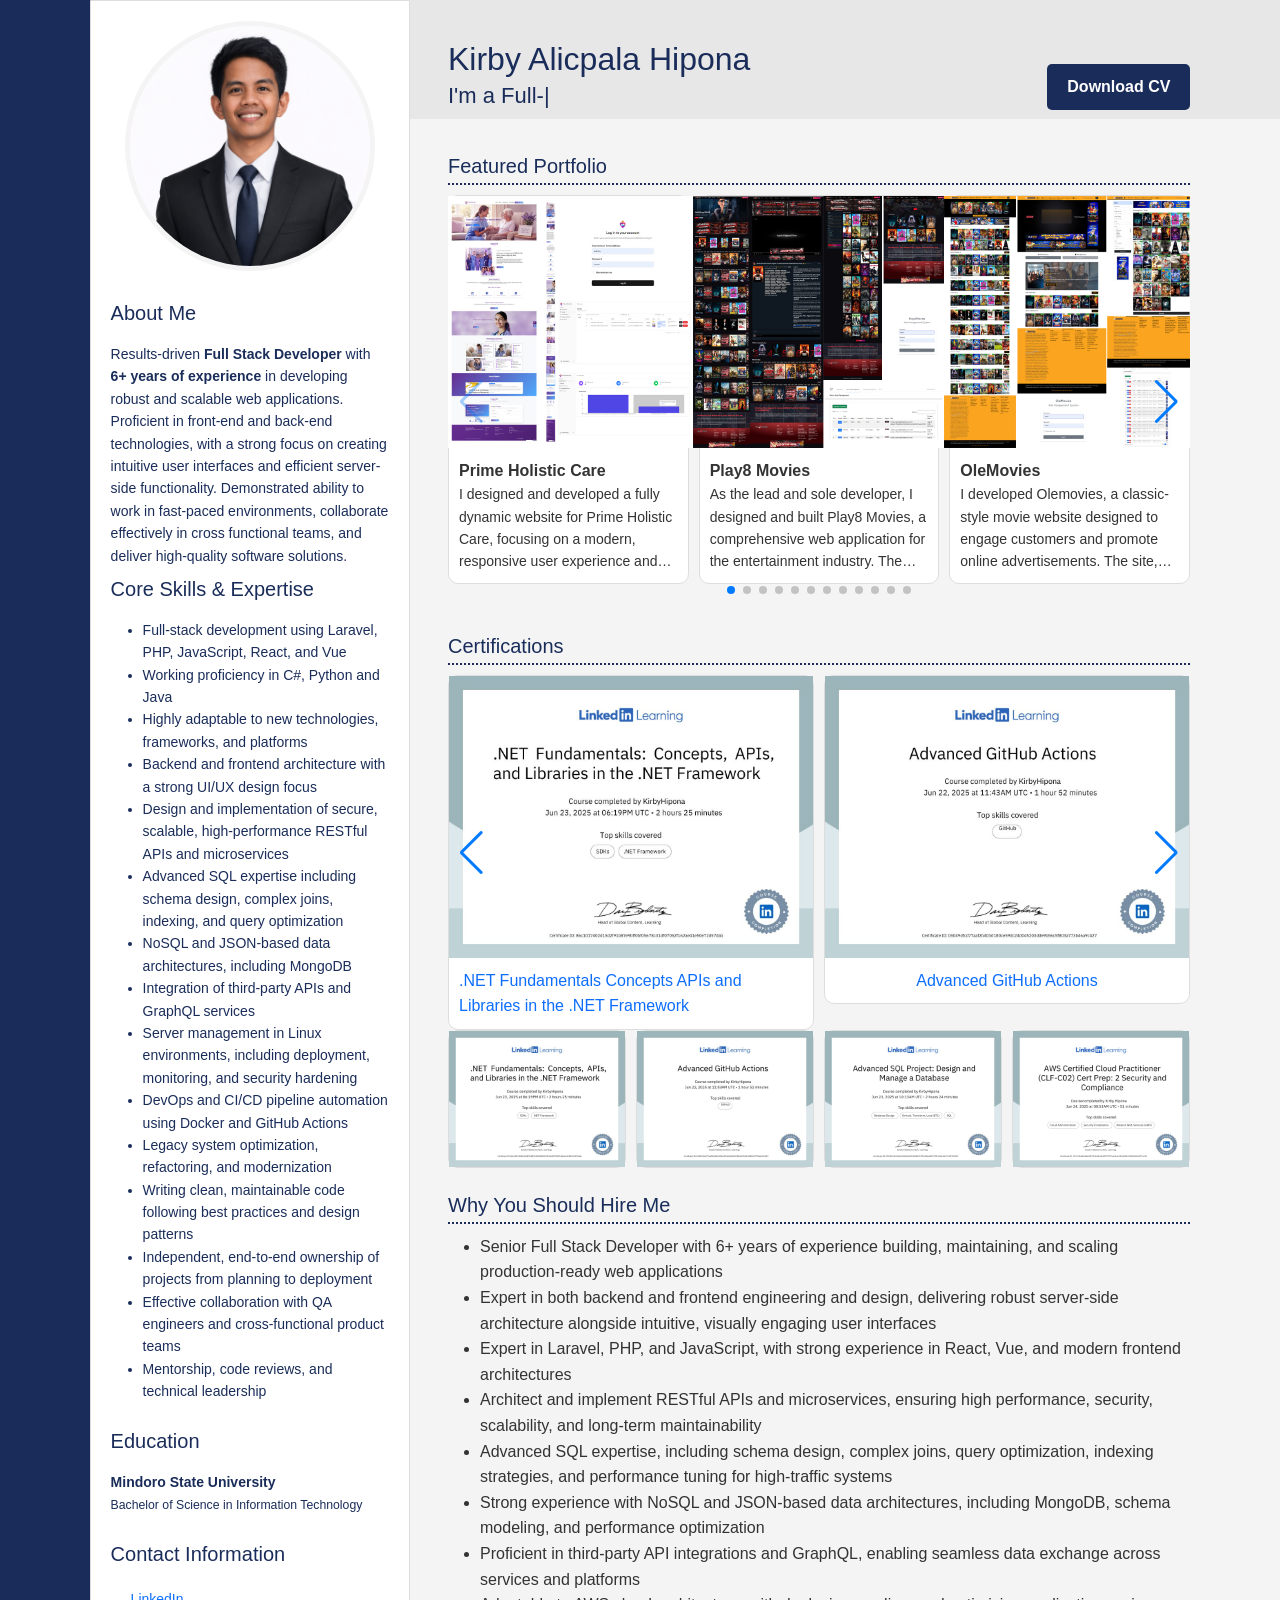
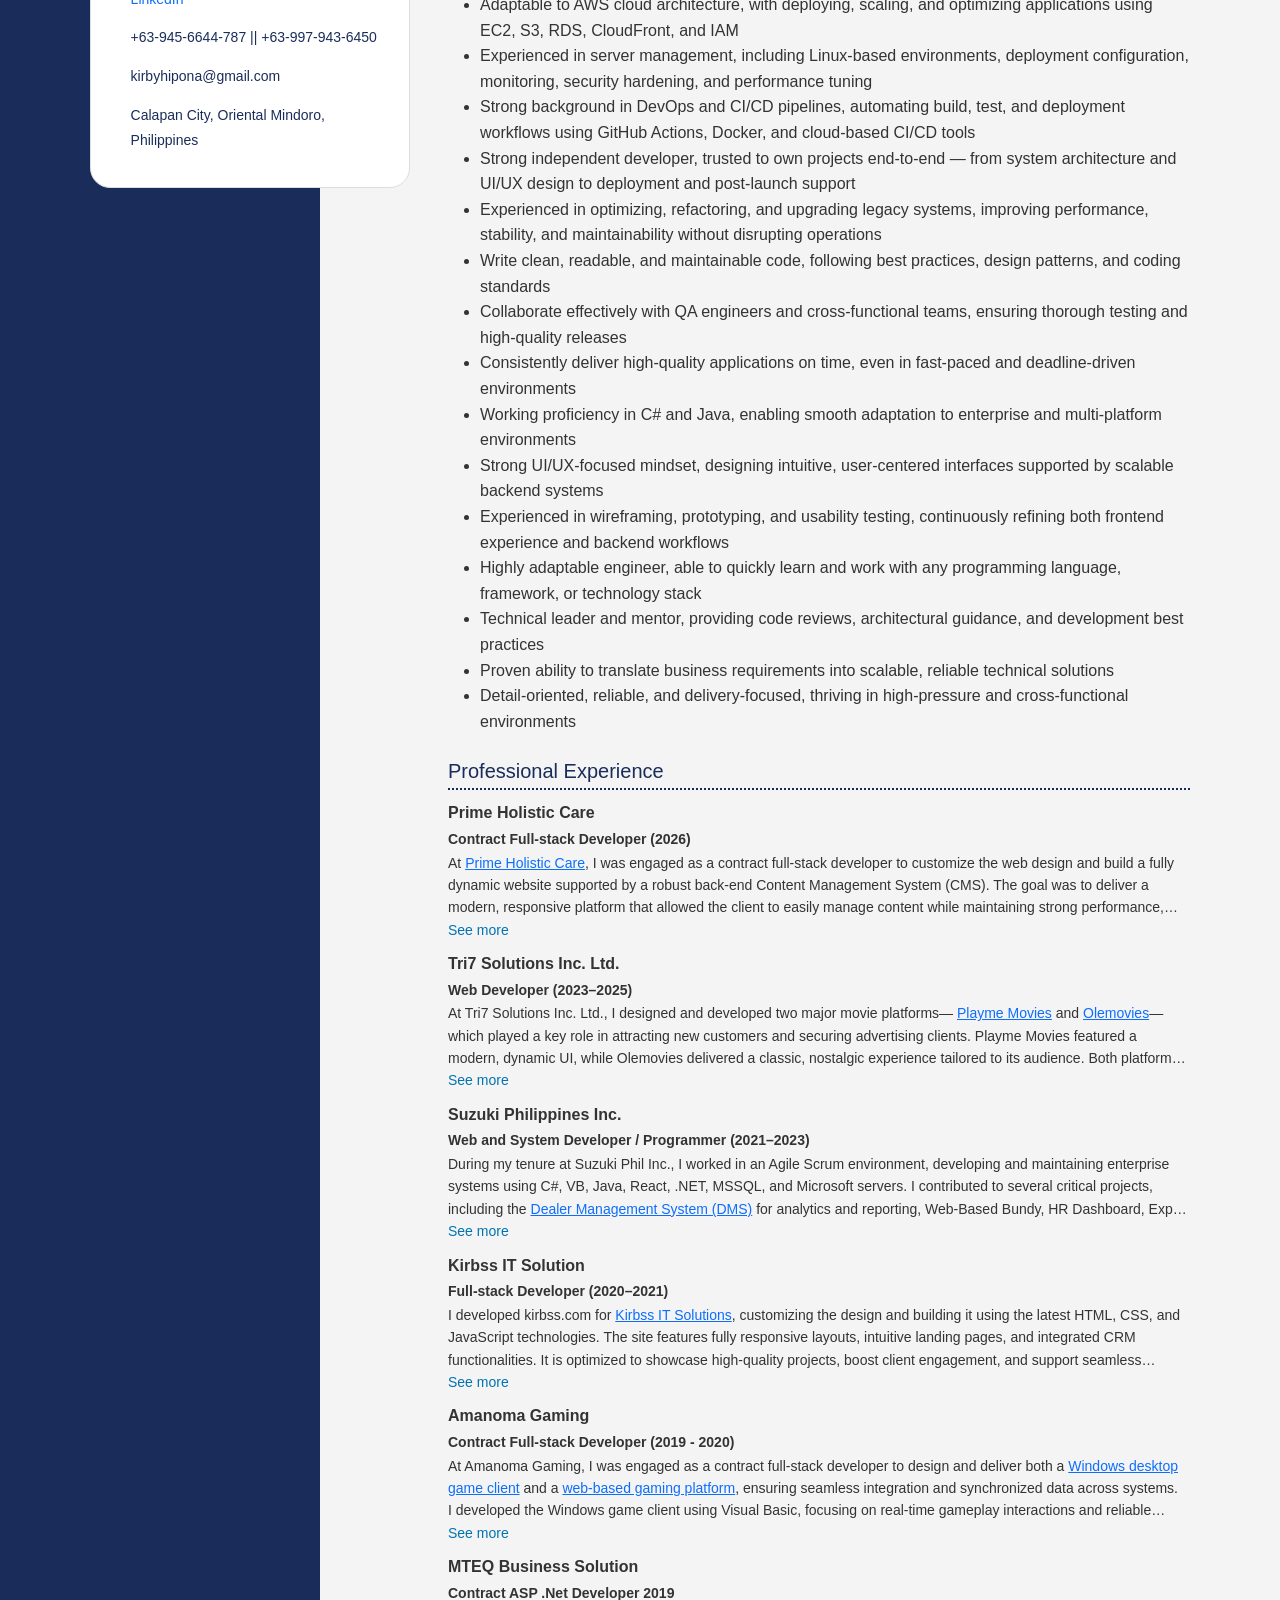
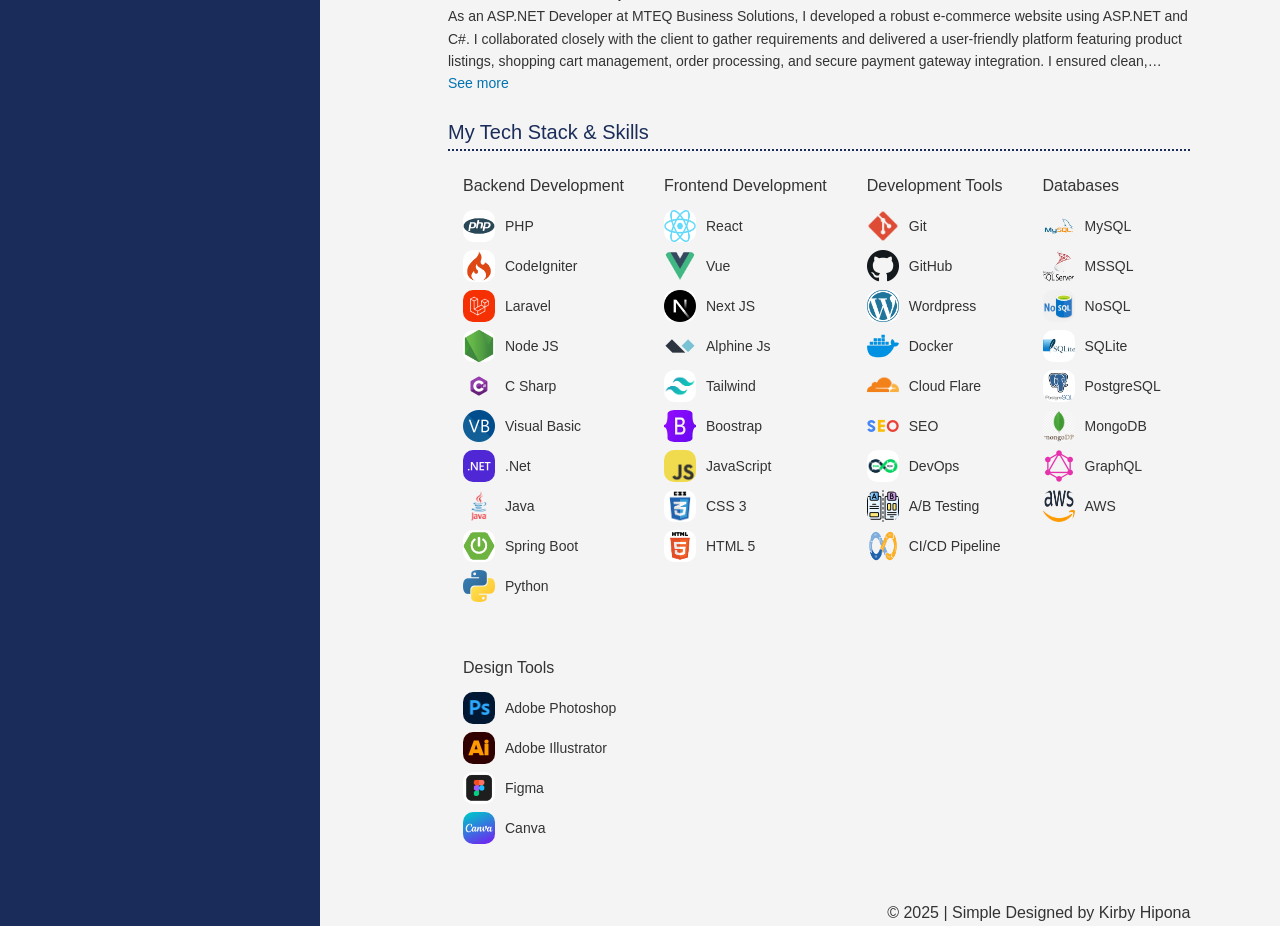
==== index.html @ 082ec9a5 "Delete Tech stack from project" ====
<!DOCTYPE html>
<html lang="en">

<head>
    <meta charset="UTF-8" />
    <meta name="viewport" content="width=device-width, initial-scale=1.0" />
    <title>Kirby A. Hipona - Porfolio</title>
    <link rel="icon" type="image/png" href="assets/img/favicon/favicon-96x96.png" sizes="96x96" />
    <link rel="icon" type="image/svg+xml" href="assets/img/favicon/favicon.svg" />
    <link rel="shortcut icon" href="assets/img/favicon/favicon.ico" />
    <link rel="apple-touch-icon" sizes="180x180" href="assets/img/favicon/apple-touch-icon.png" />
    <link rel="stylesheet" href="https://cdn.jsdelivr.net/npm/bootstrap@5.3.6/dist/css/bootstrap.min.css">
    <link rel="stylesheet" href="https://cdn.jsdelivr.net/npm/swiper@11/swiper-bundle.min.css" />

    <script src="https://kit.fontawesome.com/ed04ec62b5.js"></script>
    <!-- <link rel="stylesheet" href="assets/css/style.css?v=8.9" /> -->
    <script>document.write('<link rel="stylesheet" href="assets/css/style.css?v=' + Date.now() + '">');</script>
    <!-- Google tag (gtag.js) -->
    <script async src="https://www.googletagmanager.com/gtag/js?id=G-X6G615YQEE"></script>
    <script>
        window.dataLayer = window.dataLayer || [];
        function gtag() { dataLayer.push(arguments); }
        gtag('js', new Date());

        gtag('config', 'G-X6G615YQEE');
    </script>
</head>

<body>
    <div class="main-container">
        <aside class="sidebar">
            <div class="sidebar-img">
                <img src="assets/img/me.png" alt="Kirby A. Hipona" class="profile-img" />
            </div>
            <div class="header-content mobile-header">
                <h2>Kirby A. Hipona</h2>
                <p>I'm <span class="typed-mobile"
                        data-typed-items="a Full-stack Developer.,a Web Developer.,a Web Designer.,a Graphic Designer.,a Singer.,a Saxophonist., an angler and I love fishing.">
                        a Full-stack
                        Developer.</span><span class="typed-cursor typed-cursor--blink" aria-hidden="true"></span><span
                        class="typed-cursor typed-cursor--blink" aria-hidden="true"></span></p>
            </div>
            <section class="about">
                <h2><i class="far fa-address-card"></i> About Me</h2>
                <p>
                    Results-driven <b>Full Stack Developer</b> with <b>6+ years of experience</b> in developing robust and
                    scalable
                    web
                    applications. Proficient in front-end and back-end technologies, with a strong focus on creating
                    intuitive user interfaces and efficient server-side functionality. Demonstrated ability to work in
                    fast-paced environments, collaborate effectively in cross­ functional teams, and deliver
                    high-quality
                    software solutions.
                </p>
            </section>
            <section class="hire-me">
                <h2><i class="fas fa-user-check"></i> Core Skills & Expertise</h2>
                <ul id="hire-me-list">
                    <li>Full-stack development using Laravel, PHP, JavaScript, React, and Vue</li>
                    <li>Working proficiency in C#, Python and Java</li>
                      <li>Highly adaptable to new technologies, frameworks, and platforms</li>
                    <li>Backend and frontend architecture with a strong UI/UX design focus</li>
                    <li>Design and implementation of secure, scalable, high-performance RESTful APIs and microservices
                    </li>
                    <li>Advanced SQL expertise including schema design, complex joins, indexing, and query optimization
                    </li>
                    <li>NoSQL and JSON-based data architectures, including MongoDB</li>
                    <li>Integration of third-party APIs and GraphQL services</li>
                    <!--<li>AWS cloud deployment and scaling using EC2, S3, RDS, CloudFront, and IAM</li>-->
                    <li>Server management in Linux environments, including deployment, monitoring, and security
                        hardening</li>
                    <li>DevOps and CI/CD pipeline automation using Docker and GitHub Actions</li>
                    <li>Legacy system optimization, refactoring, and modernization</li>
                    <li>Writing clean, maintainable code following best practices and design patterns</li>
                    <li>Independent, end-to-end ownership of projects from planning to deployment</li>
                    <li>Effective collaboration with QA engineers and cross-functional product teams</li>
                  
                    <li>Mentorship, code reviews, and technical leadership</li>
                </ul>
            </section>
            <section class="education">
                <h2><i class="fas fa-user-graduate"></i> Education</h2>
                <ul id="education-list">
                    <li>
                        <strong>Mindoro State University</strong><br />
                        <small>Bachelor of Science in Information Technology</small>
                    </li>
                </ul>
            </section>
            <section class="contact-me">
                <h2><i class="far fa-paper-plane"></i> Contact Information</h2>
                <ul id="contact-list">
                    <li><i class="fab fa-linkedin"></i> <a href="#">LinkedIn</a>
                    </li>
                    <li><i class="fas fa-mobile-alt"></i>+63-945-6644-787 || +63-997-943-6450 </li>
                    <li><i class="fas fa-envelope-open-text"></i> kirbyhipona@gmail.com</li>
                    <li><i class="fas fa-map-marker"></i> Calapan City, Oriental Mindoro, Philippines</li>
                </ul>
            </section>

        </aside>

        <header id="main-header">

            <div class="header-content">
                <h2>Kirby Alicpala Hipona</h2>
                <p>I'm <span class="typed"
                        data-typed-items="a Full-stack Developer.,a Web Developer.,a Web Designer.,a Graphic Designer.,a Singer.,a Saxophonist., an angler and I love fishing.">a
                        Full-stack
                        Developer.</span><span class="typed-cursor typed-cursor--blink" aria-hidden="true"></span><span
                        class="typed-cursor typed-cursor--blink" aria-hidden="true"></span></p>
            </div>
            <div class="cv-button">
                <div class="wobble-wrapper">
                    <a href="assets/file/kirbyhipona-cv-2026.pdf" target="_blank" class="view-btn">
                        <button id="hire-button">
                            <i class="fas fa-file-pdf"></i> Download CV
                        </button>
                    </a>
                </div>
            </div>
        </header>
        <main class="content">
            <section class="section featured margin-top">
                <div class="main-wrapper">
                    <h2><i class="fas fa-star-half-alt"></i> Featured Portfolio</h2>
                    <div class="swiper mySwiper">
                        <div class="swiper-wrapper">
                            <div class="swiper-slide">
                                <div class="swiper-image" style="width: 252px; height: 252px;">
                                    <img src="assets/img/prime.JPG" alt="Prime Holistic Care">
                                </div>
                                <div class="swiper-content" data-id="prime" data-bs-toggle="modal"
                                    data-bs-target="#nft">
                                    <p><strong>Prime Holistic Care</strong></p>
                                    <small>
                                        I designed and developed a fully dynamic website
                                        for Prime Holistic Care, focusing on a modern, responsive user experience and
                                        long-term maintainability. The platform was built using React.js for the front
                                        end and Laravel 12 for the back end, allowing the site to deliver fast
                                        performance and seamless content updates.

                                        I implemented a custom Content Management System (CMS) that enables
                                        administrators to manage pages, services, and site content efficiently without
                                        technical assistance. The system was designed with scalability and security in
                                        mind, ensuring reliable performance as the platform grows.

                                        The website was optimized for search engine visibility and performance,
                                        incorporating SEO best practices and clean architectural design. I also handled
                                        deployment and infrastructure setup, ensuring smooth hosting, security, and
                                        ongoing maintenance. This project highlights my ability to deliver end-to-end
                                        full-stack solutions independently, from design and development to deployment
                                        and optimization.
                                    </small>

                                </div>
                            </div>
                            <div class="swiper-slide">
                                <div class="swiper-image" style="width: 252px; height: 252px;">
                                    <img src="assets/img/playme.jpg" alt="Play8 Movies">
                                </div>
                                <div class="swiper-content" data-id="play8" data-bs-toggle="modal"
                                    data-bs-target="#nft">
                                    <p><strong>Play8 Movies</strong></p>
                                    <small>As the lead and sole developer, I designed and built Play8 Movies, a
                                        comprehensive
                                        web application for the entertainment industry. The site, developed using
                                        Next.js
                                        and
                                        React, serves as a powerful tool for customer engagement and online product
                                        promotion.

                                        I also developed a dedicated CMS (Content Management System) to provide the
                                        company
                                        with
                                        full control over the platform. This CMS allows for easy management of ads
                                        banners,
                                        video advertisements, and general page content. Additionally, I implemented
                                        tools
                                        for
                                        managing SEO (Search Engine Optimization) to improve the site's visibility.

                                        The front-end was built using third-party APIs from TMDB and VDSRC, which I
                                        thoroughly
                                        optimized to ensure the site's features were both robust and aligned with
                                        the
                                        company's
                                        specific needs. This project demonstrates my ability to manage the entire
                                        development
                                        lifecycle, from API optimization and full-stack implementation to building a
                                        custom
                                        CMS.</small>
                                </div>
                            </div>
                            <div class="swiper-slide">
                                <div class="swiper-image" style="width: 252px; height: 252px;">
                                    <img src="assets/img/olemovie.jpg" alt="Ole Movies">
                                </div>
                                <div class="swiper-content" data-id="olemovie" data-bs-toggle="modal"
                                    data-bs-target="#nft">
                                    <p><strong>OleMovies</strong></p>
                                    <small>I developed Olemovies, a classic-style movie website designed to engage
                                        customers
                                        and
                                        promote online advertisements. The site, which I built as the sole
                                        full-stack
                                        developer,
                                        features a custom CMS for managing ad banners, video advertisements, and all
                                        page
                                        content. I also managed the site's SEO and integrated a third-party API from
                                        TMDB to
                                        power the movie content, ensuring optimal performance and feature alignment
                                        with
                                        the
                                        company's vision. This project demonstrates my ability to adapt to different
                                        design
                                        styles while delivering robust full-stack solutions.</small>
                                </div>
                            </div>
                            <div class="swiper-slide">
                                <div class="swiper-image" style="width: 252px; height: 252px;">
                                    <img src="assets/img/kirbss.jpg" alt="kirbss">
                                </div>
                                <div class="swiper-content" data-id="kirbss" data-bs-toggle="modal"
                                    data-bs-target="#nft">
                                    <p><strong>Kirbss IT Solutions</strong></p>
                                    <small>Kirbss IT Solutions is your trusted partner for customized IT services,
                                        specializing
                                        in web development, mobile applications, and logo design. I personally
                                        designed
                                        and
                                        built the website using custom development with HTML, CSS, and JavaScript —
                                        ensuring
                                        a
                                        unique and optimized user experience. The project showcases strong expertise
                                        in
                                        creating
                                        visually appealing websites and branding solutions to help businesses grow
                                        and
                                        stand
                                        out
                                        online.</small>
                                </div>
                            </div>
                            <div class="swiper-slide">
                                <div class="swiper-image" style="width: 252px; height: 252px;">
                                    <img src="assets/img/suzuki.jpg" alt="suzuki">
                                </div>
                                <div class="swiper-content" data-id="suzuki" data-bs-toggle="modal"
                                    data-bs-target="#nft">
                                    <p><strong>Suzuki Dealer Management System</strong></p>
                                    <small>I developed a Dealer Management System (DMS) to display sales, stock
                                        levels,
                                        and
                                        comprehensive analytics for each dealership across the Philippines. The
                                        system
                                        features
                                        interactive dashboards and integrated reporting tools, providing clear
                                        insights
                                        to
                                        showcase the performance of individual dealerships effectively.</small>
                                </div>
                            </div>
                            <div class="swiper-slide">
                                <div class="swiper-image" style="width: 252px; height: 252px;">
                                    <img src="assets/img/suzuki-soa.jpg" alt="suzuki">
                                </div>
                                <div class="swiper-content" data-id="suzuki-soa" data-bs-toggle="modal"
                                    data-bs-target="#nft">
                                    <p><strong>Suzuki Online SOA</strong></p>
                                    <small>I developed an Online Statement of Account (SOA) system built with VB
                                        .NET,
                                        MS
                                        SQL,
                                        and Vue.js. This platform enables dealerships to view their real-time
                                        balances,
                                        purchase
                                        orders, payments, and memos online. It features a dynamic dashboard for
                                        quick
                                        insights
                                        into account status and transaction history, improving transparency and
                                        financial
                                        management between the company and its dealers.</small>
                                </div>
                            </div>
                            <div class="swiper-slide">
                                <div class="swiper-image" style="width: 252px; height: 252px;">
                                    <img src="assets/img/rewardspage.JPG" alt="Rewards Page">
                                </div>
                                <div class="swiper-content" data-id="rewardspage" data-bs-toggle="modal"
                                    data-bs-target="#nft">
                                    <p><strong>Rewards Page</strong></p>
                                    <small>I developed a custom-designed Rewards Page using Laravel to enhance
                                        player
                                        engagement
                                        by showcasing and managing game-based reward offers. This platform allows
                                        players to
                                        join available reward campaigns, view their reward status in real-time, and
                                        receive
                                        updates on delivery progress. I also integrated features like newsletter
                                        subscriptions,
                                        notification history, and player feedback collection to improve
                                        communication
                                        and
                                        user
                                        experience. To support administrative needs, I built a comprehensive Content
                                        Management
                                        System (CMS) with a dashboard that provides detailed analytics and
                                        performance
                                        metrics
                                        for each rewards event. This ensures efficient tracking, reporting, and
                                        management
                                        of
                                        player rewards and participation activities.</small>
                                </div>
                            </div>
                            <div class="swiper-slide">
                                <div class="swiper-image" style="width: 252px; height: 252px;">
                                    <img src="assets/img/amanoma-web.JPG" alt="Amanoma Gaming Webside">
                                </div>
                                <div class="swiper-content" data-id="amanoma-web" data-bs-toggle="modal"
                                    data-bs-target="#nft">
                                    <p><strong>Amanoma Gaming Website</strong></p>
                                    <small>The Amanoma Gaming Website is a responsive and user-friendly platform
                                        designed to
                                        support online gaming operations. It features a custom Content Management
                                        System
                                        (CMS)
                                        for managing content, game listings, and promotions efficiently. The website
                                        includes an
                                        online betting system, allowing users to place and manage bets in real time.
                                        To
                                        ensure
                                        secure and seamless financial transactions, the platform is integrated with
                                        the
                                        Xendit
                                        payment gateway. Additionally, the site connects with external services
                                        through
                                        API
                                        endpoint integration, enabling dynamic data exchange and extending the
                                        platform's
                                        functionality. Built with performance and accessibility in mind, the website
                                        delivers a
                                        smooth experience across various devices.</small>
                                </div>
                            </div>
                            <div class="swiper-slide">
                                <div class="swiper-image" style="width: 252px; height: 252px;">
                                    <img src="assets/img/amanoma-client.JPG" alt="Amanoma Gaming Client">
                                </div>
                                <div class="swiper-content" data-id="amanoma-client" data-bs-toggle="modal"
                                    data-bs-target="#nft">
                                    <p><strong>Amanoma Gaming Client</strong></p>
                                    <small>The Amanoma Gaming Client is a Windows desktop application developed
                                        using
                                        Visual
                                        Basic, designed to provide players with seamless access to an online gaming
                                        platform.
                                        This client serves as an interactive gateway for users to log in, launch
                                        games,
                                        and
                                        engage with platform features in real time. The application integrates
                                        various
                                        backend
                                        services through robust API connections, enabling functionalities such as
                                        user
                                        authentication, game data retrieval, and secure transaction processing.
                                        Additional
                                        features were developed to enhance user experience, including real-time
                                        player
                                        stats,
                                        game updates, and built-in support tools. The client was built with a focus
                                        on
                                        performance, security, and user-friendly design, offering a smooth and
                                        responsive
                                        interface tailored for gamers.</small>
                                </div>
                            </div>
                            <div class="swiper-slide">
                                <div class="swiper-image" style="width: 252px; height: 252px;">
                                    <img src="assets/img/scratchcards.JPG" alt="Scratch Cards Event">
                                </div>
                                <div class="swiper-content" data-id="scratchcards" data-bs-toggle="modal"
                                    data-bs-target="#nft">
                                    <p><strong>Scratch Cards Event</strong></p>
                                    <small>I developed an interactive Scratch Card Promo Game to boost player
                                        engagement
                                        and
                                        promote company campaigns. This web-based event system allowed users to
                                        participate
                                        in
                                        limited-time promotions by scratching digital cards to reveal prizes and
                                        rewards.
                                        The
                                        system was designed to be visually appealing, responsive, and easy to use,
                                        encouraging
                                        more users to join and interact with the event. The backend included logic
                                        for
                                        prize
                                        distribution, player tracking, and reward validation. This feature-rich
                                        promo
                                        tool
                                        helped increase brand visibility, improve user retention, and provide
                                        real-time
                                        insights
                                        into player participation through analytics integration.</small>
                                </div>
                            </div>
                            <div class="swiper-slide">
                                <div class="swiper-image" style="width: 252px; height: 252px;">
                                    <img src="assets/img/christmasevent.JPG" alt="Christmas Event Event">
                                </div>
                                <div class="swiper-content" data-id="christmasevent" data-bs-toggle="modal"
                                    data-bs-target="#nft">
                                    <p><strong>Christmas Event</strong></p>
                                    <small>Kirbss IT Solutions: Your go-to for tailored IT services. Expertise in
                                        web,
                                        mobile,
                                        and logo design. Proficient in HTML, CSS, JS. Crafting appealing websites,
                                        apps,
                                        and
                                        branding for business growth.</small>
                                </div>
                            </div>
                            <div class="swiper-slide">
                                <div class="swiper-image" style="width: 252px; height: 252px;">
                                    <img src="assets/img/suzuki-pricechecker.JPG" alt="suzuki">
                                </div>
                                <div class="swiper-content" data-id="suzuki-checker" data-bs-toggle="modal"
                                    data-bs-target="#nft">
                                    <p><strong>Price Checker</strong></p>
                                    <small>Price Checker Online is a web-based solution I developed to streamline
                                        spare
                                        parts
                                        price inquiries for dealership and support teams. The platform allows users
                                        to
                                        easily
                                        search all products and their corresponding prices, enabling faster and more
                                        accurate
                                        customer support. Designed for internal use by dealerships and in-call
                                        support
                                        agents,
                                        it significantly reduces manual lookups and improves overall efficiency.
                                        This
                                        system
                                        simplifies access to up-to-date pricing data, enhancing responsiveness and
                                        service
                                        quality across the network.</small>
                                </div>
                            </div>
                            <div class="swiper-slide">
                                <div class="swiper-image" style="width: 252px; height: 252px;">
                                    <img src="assets/img/nftprenuer.jpg" alt="nftprenuer">
                                </div>
                                <div class="swiper-content" data-id="nft" data-bs-toggle="modal" data-bs-target="#nft">
                                    <p><strong>NFTPrenuer</strong></p>
                                    <small>The NFT Advertising Website is a platform built with React JS and
                                        CodeIgniter. It
                                        showcases and promotes non-fungible tokens (NFTs). Customized using HTML,
                                        CSS,
                                        and
                                        JavaScript, it offers a visually appealing user interface. Users can explore
                                        NFT
                                        listings, create profiles, and engage in discussions. The website provides
                                        search
                                        and
                                        filtering options, as well as advertising spaces for creators and brands.
                                        Discover,
                                        promote, and connect with NFTs on this interactive platform.</small>
                                </div>
                            </div>
                            <div class="swiper-slide">
                                <div class="swiper-image" style="width: 252px; height: 252px;">
                                    <img src="assets/img/dappchain.jpg" alt="dappchain">
                                </div>
                                <div class="swiper-content" data-id="dappchain" data-bs-toggle="modal"
                                    data-bs-target="#nft">
                                    <p><strong>DappChain</strong></p>
                                    <small>The DappChain Cryptocurrency Website, built with React JS and PHP, is a
                                        versatile
                                        platform for discovering, tracking, and trading cryptocurrencies. Explore
                                        DeFi,
                                        NFTs,
                                        gaming, gambling, coin listings, and advertising. With an intuitive
                                        interface,
                                        users
                                        can
                                        search, buy, and swap digital assets, enabling seamless participation in the
                                        dynamic
                                        cryptocurrency ecosystem.</small>
                                </div>
                            </div>
                        </div>
                        <div class="swiper-button-next"></div>
                        <div class="swiper-button-prev"></div>
                        <div class="swiper-pagination"></div>
                    </div>
                </div>
            </section>
            <section class="section tech">
                <div class="main-wrapper">
                    <h2><i class="fas fa-certificate"></i> Certifications</h2>
                    <div class="swiper myCertSwiper">
                        <div class="swiper-wrapper">
                            <div class="swiper-slide">
                                <div class="swiper-image">
                                    <img src="assets/img/cert/images/22.jpg"
                                        alt=" .NET Fundamentals Concepts APIs and Libraries in the .NET Framework">
                                </div>

                                <div class="swiper-content">
                                    <a href="assets/img/cert/CertificateOfCompletion_.NET%20Fundamentals%20Concepts%20APIs%20and%20Libraries%20in%20the%20.NET%20Framework.pdf"
                                        target="_blank" rel="noopener noreferrer">
                                        .NET Fundamentals Concepts APIs and Libraries in the .NET Framework
                                    </a>

                                </div>
                            </div>
                            <div class="swiper-slide">
                                <div class="swiper-image">
                                    <img src="assets/img/cert/images/21.jpg" alt="Advanced GitHub Actions">
                                </div>
                                <div class="swiper-content">
                                    <a href="assets/img/cert/CertificateOfCompletion_Advanced GitHub Actions.pdf"
                                        target="_blank" rel="noopener noreferrer">
                                        Advanced GitHub Actions
                                    </a>
                                </div>
                            </div>
                            <div class="swiper-slide">
                                <div class="swiper-image">
                                    <img src="assets/img/cert/images/20.jpg"
                                        alt="Advanced SQL Project Design and Manage a Database">
                                </div>
                                <div class="swiper-content">
                                    <a href="assets/img/cert/CertificateOfCompletion_Advanced SQL Project Design and Manage a Database.pdf"
                                        target="_blank" rel="noopener noreferrer">
                                        Advanced SQL Project Design and Manage a Database
                                    </a>
                                </div>
                            </div>
                            <div class="swiper-slide">
                                <div class="swiper-image">
                                    <img src="assets/img/cert/images/19.jpg"
                                        alt=" AWS Certified Cloud Practitioner CLFC02 Cert Prep 2 Security and Compliance">
                                </div>
                                <div class="swiper-content">
                                    <a href="assets/img/cert/CertificateOfCompletion_AWS Certified Cloud Practitioner CLFC02 Cert Prep 2 Security and Compliance.pdf"
                                        target="_blank" rel="noopener noreferrer">
                                        AWS Certified Cloud Practitioner CLFC02 Cert Prep 2 Security and Compliance
                                    </a>
                                </div>
                            </div>
                            <div class="swiper-slide">
                                <div class="swiper-image">
                                    <img src="assets/img/cert/images/18.jpg"
                                        alt="AWS Certified Cloud Practitioner CLFC02 Cert Prep 3 Cloud Technology and Services">
                                </div>
                                <div class="swiper-content">
                                    <a href="assets/img/cert/CertificateOfCompletion_AWS Certified Cloud Practitioner CLFC02 Cert Prep 3 Cloud Technology and Services.pdf"
                                        target="_blank" rel="noopener noreferrer">
                                        AWS Certified Cloud Practitioner CLFC02 Cert Prep 3 Cloud Technology and
                                        Services
                                    </a>
                                </div>
                            </div>
                            <div class="swiper-slide">
                                <div class="swiper-image">
                                    <img src="assets/img/cert/images/17.jpg"
                                        alt="AWS Certified Cloud Practitioner CLFC02 Cert Prep 4 Billing Pricing And Support">
                                </div>
                                <div class="swiper-content">
                                    <a href="assets/img/cert/CertificateOfCompletion_AWS Certified Cloud Practitioner CLFC02 Cert Prep 4 Billing Pricing And Support.pdf"
                                        target="_blank" rel="noopener noreferrer">
                                        AWS Certified Cloud Practitioner CLFC02 Cert Prep 4 Billing Pricing And
                                        Support
                                    </a>
                                </div>
                            </div>
                            <div class="swiper-slide">
                                <div class="swiper-image">
                                    <img src="assets/img/cert/images/16.jpg"
                                        alt="AWS Essential Training for Developers">
                                </div>
                                <div class="swiper-content">
                                    <a href="assets/img/cert/CertificateOfCompletion_AWS Essential Training for Developers.pdf"
                                        target="_blank" rel="noopener noreferrer">
                                        AWS Essential Training for Developers
                                    </a>
                                </div>
                            </div>
                            <div class="swiper-slide">
                                <div class="swiper-image">
                                    <img src="assets/img/cert/images/15.jpg" alt="BackEnd Web Development with .NET">
                                </div>
                                <div class="swiper-content">
                                    <a href="assets/img/cert/CertificateOfCompletion_BackEnd Web Development with .NET.pdf"
                                        target="_blank" rel="noopener noreferrer">
                                        BackEnd Web Development with .NET
                                    </a>
                                </div>
                            </div>
                            <div class="swiper-slide">
                                <div class="swiper-image">
                                    <img src="assets/img/cert/images/14.jpg"
                                        alt="Building RESTful APIs with Node.js and Express">
                                </div>
                                <div class="swiper-content">
                                    <a href="assets/img/cert/CertificateOfCompletion_Building RESTful APIs with Node.js and Express.pdf"
                                        target="_blank" rel="noopener noreferrer">
                                        Building RESTful APIs with Node.js and Express
                                    </a>
                                </div>
                            </div>
                            <div class="swiper-slide">
                                <div class="swiper-image">
                                    <img src="assets/img/cert/images/13.jpg" alt="C# and .NET Essential Training">
                                </div>
                                <div class="swiper-content">
                                    <a href="assets/img/cert/CertificateOfCompletion_C and .NET Essential Training.pdf"
                                        target="_blank" rel="noopener noreferrer">
                                        C# and .NET Essential Training
                                    </a>
                                </div>
                            </div>
                            <div class="swiper-slide">
                                <div class="swiper-image">
                                    <img src="assets/img/cert/images/12.jpg" alt="Learning Docker">
                                </div>
                                <div class="swiper-content">
                                    <a href="assets/img/cert/CertificateOfCompletion_Learning Docker.pdf"
                                        target="_blank" rel="noopener noreferrer">
                                        Learning Docker
                                    </a>
                                </div>
                            </div>
                            <div class="swiper-slide">
                                <div class="swiper-image">
                                    <img src="assets/img/cert/images/11.jpg" alt="Learning Kubernetes">
                                </div>
                                <div class="swiper-content">
                                    <a href="assets/img/cert/CertificateOfCompletion_Learning Kubernetes.pdf"
                                        target="_blank" rel="noopener noreferrer">
                                        Learning Kubernetes
                                    </a>
                                </div>
                            </div>
                            <div class="swiper-slide">
                                <div class="swiper-image">
                                    <img src="assets/img/cert/images/10.jpg" alt="Node.js Essential Training">
                                </div>
                                <div class="swiper-content">
                                    <a href="assets/img/cert/CertificateOfCompletion_Node.js Essential Training.pdf"
                                        target="_blank" rel="noopener noreferrer">
                                        Node.js Essential Training
                                    </a>
                                </div>
                            </div>
                            <div class="swiper-slide">
                                <div class="swiper-image">
                                    <img src="assets/img/cert/images/9.jpg"
                                        alt="Node.js Web Servers Tests and Deployment">
                                </div>
                                <div class="swiper-content">
                                    <a href="assets/img/cert/CertificateOfCompletion_Node.js Web Servers Tests and Deployment.pdf"
                                        target="_blank" rel="noopener noreferrer">
                                        Node.js Web Servers Tests and Deployment
                                    </a>
                                </div>
                            </div>
                            <div class="swiper-slide">
                                <div class="swiper-image">
                                    <img src="assets/img/cert/images/8.jpg"
                                        alt="NoSQL Data Modeling Essential Training">
                                </div>
                                <div class="swiper-content">
                                    <a href="assets/img/cert/CertificateOfCompletion_NoSQL Data Modeling Essential Training.pdf"
                                        target="_blank" rel="noopener noreferrer">
                                        NoSQL Data Modeling Essential Training
                                    </a>
                                </div>
                            </div>
                            <div class="swiper-slide">
                                <div class="swiper-image">
                                    <img src="assets/img/cert/images/7.jpg" alt=" PHP Essential Training">
                                </div>
                                <div class="swiper-content">
                                    <a href="assets/img/cert/CertificateOfCompletion_PHP Essential Training.pdf"
                                        target="_blank" rel="noopener noreferrer">
                                        PHP Essential Training
                                    </a>
                                </div>
                            </div>
                            <div class="swiper-slide">
                                <div class="swiper-image">
                                    <img src="assets/img/cert/images/6.jpg"
                                        alt="Practical GitHub Project Management and Collaboration">
                                </div>
                                <div class="swiper-content">
                                    <a href="assets/img/cert/CertificateOfCompletion_Practical GitHub Project Management and Collaboration.pdf"
                                        target="_blank" rel="noopener noreferrer">
                                        Practical GitHub Project Management and Collaboration
                                    </a>
                                </div>
                            </div>
                            <div class="swiper-slide">
                                <div class="swiper-image">
                                    <img src="assets/img/cert/images/5.jpg" alt="React Essential Training">
                                </div>
                                <div class="swiper-content">
                                    <a href="assets/img/cert/CertificateOfCompletion_React Essential Training.pdf"
                                        target="_blank" rel="noopener noreferrer">
                                        React Essential Training
                                    </a>
                                </div>
                            </div>
                            <div class="swiper-slide">
                                <div class="swiper-image">
                                    <img src="assets/img/cert/images/4.jpg" alt="SQL for Data Analysis">
                                </div>
                                <div class="swiper-content">
                                    <a href="assets/img/cert/CertificateOfCompletion_SQL for Data Analysis.pdf"
                                        target="_blank" rel="noopener noreferrer">
                                        SQL for Data Analysis
                                    </a>
                                </div>
                            </div>
                            <div class="swiper-slide">
                                <div class="swiper-image">
                                    <img src="assets/img/cert/images/3.jpg" alt="TypeScript Essential Training">
                                </div>
                                <div class="swiper-content">
                                    <a href="assets/img/cert/CertificateOfCompletion_TypeScript Essential Training.pdf"
                                        target="_blank" rel="noopener noreferrer">
                                        TypeScript Essential Training
                                    </a>
                                </div>
                            </div>
                            <div class="swiper-slide">
                                <div class="swiper-image">
                                    <img src="assets/img/cert/images/2.jpg" alt="TypeScript for JavaScript Developers">
                                </div>
                                <div class="swiper-content">
                                    <a href="assets/img/cert/CertificateOfCompletion_TypeScript for JavaScript Developers.pdf"
                                        target="_blank" rel="noopener noreferrer">
                                        TypeScript for JavaScript Developers
                                    </a>
                                </div>
                            </div>
                            <div class="swiper-slide">
                                <div class="swiper-image">
                                    <img src="assets/img/cert/images/1.jpg" alt="Vue.js 3 Essential Training">
                                </div>
                                <div class="swiper-content">
                                    <a href="assets/img/cert/CertificateOfCompletion_Vue.js 3 Essential Training.pdf"
                                        target="_blank" rel="noopener noreferrer">
                                        Vue.js 3 Essential Training
                                    </a>
                                </div>
                            </div>
                        </div>
                        <div class="swiper-button-next"></div>
                        <div class="swiper-button-prev"></div>
                        <div class="swiper-pagination"></div>
                    </div>
                    <div thumbsSlider="" class="swiper myCertSwiper2">
                        <div class="swiper-wrapper">
                            <div class="swiper-slide">
                                <img src="assets/img/cert/images/22.jpg"
                                    alt=" .NET Fundamentals Concepts APIs and Libraries in the .NET Framework">
                            </div>
                            <div class="swiper-slide">
                                <img src="assets/img/cert/images/21.jpg" alt="Advanced GitHub Actions">
                            </div>
                            <div class="swiper-slide">
                                <img src="assets/img/cert/images/20.jpg"
                                    alt="Advanced SQL Project Design and Manage a Database">
                            </div>
                            <div class="swiper-slide">
                                <img src="assets/img/cert/images/19.jpg"
                                    alt=" AWS Certified Cloud Practitioner CLFC02 Cert Prep 2 Security and Compliance">
                            </div>
                            <div class="swiper-slide">
                                <img src="assets/img/cert/images/18.jpg"
                                    alt="AWS Certified Cloud Practitioner CLFC02 Cert Prep 3 Cloud Technology and Services">
                            </div>
                            <div class="swiper-slide">
                                <img src="assets/img/cert/images/17.jpg"
                                    alt="AWS Certified Cloud Practitioner CLFC02 Cert Prep 4 Billing Pricing And Support">
                            </div>
                            <div class="swiper-slide">
                                <img src="assets/img/cert/images/16.jpg" alt="AWS Essential Training for Developers">
                            </div>
                            <div class="swiper-slide">
                                <img src="assets/img/cert/images/15.jpg" alt="BackEnd Web Development with .NET">
                            </div>
                            <div class="swiper-slide">
                                <img src="assets/img/cert/images/14.jpg"
                                    alt="Building RESTful APIs with Node.js and Express">
                            </div>
                            <div class="swiper-slide">
                                <img src="assets/img/cert/images/13.jpg" alt="C# and .NET Essential Training">
                            </div>
                            <div class="swiper-slide">
                                <img src="assets/img/cert/images/12.jpg" alt="Learning Docker">
                            </div>
                            <div class="swiper-slide">
                                <img src="assets/img/cert/images/11.jpg" alt="Learning Kubernetes">
                            </div>
                            <div class="swiper-slide">
                                <img src="assets/img/cert/images/10.jpg" alt="Node.js Essential Training">
                            </div>
                            <div class="swiper-slide">
                                <img src="assets/img/cert/images/9.jpg" alt="Node.js Web Servers Tests and Deployment">
                            </div>
                            <div class="swiper-slide">
                                <img src="assets/img/cert/images/8.jpg" alt="NoSQL Data Modeling Essential Training">
                            </div>
                            <div class="swiper-slide">
                                <img src="assets/img/cert/images/7.jpg" alt=" PHP Essential Training">
                            </div>
                            <div class="swiper-slide">
                                <img src="assets/img/cert/images/6.jpg"
                                    alt="Practical GitHub Project Management and Collaboration">
                            </div>
                            <div class="swiper-slide">
                                <img src="assets/img/cert/images/5.jpg" alt="React Essential Training">
                            </div>
                            <div class="swiper-slide">
                                <img src="assets/img/cert/images/4.jpg" alt="SQL for Data Analysis">
                            </div>
                            <div class="swiper-slide">
                                <img src="assets/img/cert/images/3.jpg" alt="TypeScript Essential Training">
                            </div>
                            <div class="swiper-slide">
                                <img src="assets/img/cert/images/2.jpg" alt="TypeScript for JavaScript Developers">
                            </div>
                            <div class="swiper-slide">
                                <img src="assets/img/cert/images/1.jpg" alt="Vue.js 3 Essential Training">
                            </div>
                        </div>
                    </div>

                </div>
            </section>
            <section class="section hire-me">
                <div class="main-wrapper">
                    <h2><i class="fas fa-check-circle"></i> Why You Should Hire Me</h2>
                    <ul id="hire-me-list">
                        <li>Senior Full Stack Developer with 6+ years of experience building, maintaining, and scaling
                            production-ready web applications</li>
                        <li>Expert in both backend and frontend engineering and design, delivering robust server-side
                            architecture alongside intuitive, visually engaging user interfaces</li>
                        <li>Expert in Laravel, PHP, and JavaScript, with strong experience in React, Vue, and modern
                            frontend architectures</li>
                        <li>Architect and implement RESTful APIs and microservices, ensuring high performance, security,
                            scalability, and long-term maintainability</li>
                        <li>Advanced SQL expertise, including schema design, complex joins, query optimization, indexing
                            strategies, and performance tuning for high-traffic systems</li>
                        <li>Strong experience with NoSQL and JSON-based data architectures, including MongoDB, schema
                            modeling, and performance optimization</li>
                        <li>Proficient in third-party API integrations and GraphQL, enabling seamless data exchange
                            across services and platforms</li>
                        <li>Adaptable to AWS cloud architecture, with deploying, scaling, and
                            optimizing applications using EC2, S3, RDS, CloudFront, and IAM</li>
                        <li>Experienced in server management, including Linux-based environments, deployment
                            configuration, monitoring, security hardening, and performance tuning</li>
                        <li>Strong background in DevOps and CI/CD pipelines, automating build, test, and deployment
                            workflows using GitHub Actions, Docker, and cloud-based CI/CD tools</li>
                        <li>Strong independent developer, trusted to own projects end-to-end — from system architecture
                            and UI/UX design to deployment and post-launch support</li>
                        <li>Experienced in optimizing, refactoring, and upgrading legacy systems, improving performance,
                            stability, and maintainability without disrupting operations</li>
                        <li>Write clean, readable, and maintainable code, following best practices, design patterns, and
                            coding standards</li>
                        <li>Collaborate effectively with QA engineers and cross-functional teams, ensuring thorough
                            testing and high-quality releases</li>
                        <li>Consistently deliver high-quality applications on time, even in fast-paced and
                            deadline-driven environments</li>
                        <li>Working proficiency in C# and Java, enabling smooth adaptation to enterprise and
                            multi-platform environments</li>
                        <li>Strong UI/UX-focused mindset, designing intuitive, user-centered interfaces supported by
                            scalable backend systems</li>
                        <li>Experienced in wireframing, prototyping, and usability testing, continuously refining both
                            frontend experience and backend workflows</li>
                        <li>Highly adaptable engineer, able to quickly learn and work with any programming language,
                            framework, or technology stack</li>
                        <li>Technical leader and mentor, providing code reviews, architectural guidance, and development
                            best practices</li>
                        <li>Proven ability to translate business requirements into scalable, reliable technical
                            solutions</li>
                        <li>Detail-oriented, reliable, and delivery-focused, thriving in high-pressure and
                            cross-functional environments</li>
                    </ul>
                </div>

            </section>
            <section class="section work-exp">
                <div class="main-wrapper">
                    <h2><i class="fas fa-briefcase"></i> Professional Experience</h2>
                    <ul id="work-experience-list">
                        <li>
                            <p><strong>Prime Holistic Care</strong></p>
                            <small><strong>Contract Full-stack Developer (2026)</strong></small><br />
                            <!-- <small><strong>Tech Stack : </strong> Laravel, PHP, Alphine.js, React.js,
                                MySQL, REST APIs, Git, Github, HTML, CSS, Boostrap, Tailwind CSS, Javascript, AWS,
                                CloudFlare, Cpanel, SEO</small> -->
                            <small>
                                <div class="job-summary">
                                    At <a href="#" class="showcase" data-id="prime" data-bs-toggle="modal"
                                        data-bs-target="#nft">Prime Holistic Care</a>, I was engaged as a contract
                                    full-stack developer to
                                    customize the web design and build a fully dynamic website supported by a robust
                                    back-end Content Management System (CMS). The goal was to deliver a modern,
                                    responsive platform that allowed the client to easily manage content while
                                    maintaining strong performance, security, and SEO best practices.
                                    <br>
                                    <br>
                                    I designed and implemented the front-end using React.js, creating a clean,
                                    user-friendly interface optimized for accessibility and responsiveness across
                                    devices. On the back end, I developed a custom CMS using Laravel 12, enabling
                                    administrators to manage pages, services, and site content dynamically without
                                    technical intervention.
                                    <br>
                                    <br>
                                    The system was integrated with RESTful APIs, optimized database queries, and
                                    deployed using AWS infrastructure, with Cloudflare handling security and performance
                                    optimizations. I also configured hosting and deployment workflows via cPanel,
                                    ensuring smooth maintenance and updates. Throughout the project, I applied SEO best
                                    practices to improve search visibility and site performance.
                                    <br>
                                    <br>
                                    This engagement demonstrated my ability to deliver end-to-end solutions
                                    independently, combining modern front-end development with scalable back-end
                                    architecture to meet both technical and business requirements.
                                </div>
                                <div><span class="see-more-link">See more</span></div>
                            </small>

                        </li>
                        <li>
                            <p><strong>Tri7 Solutions Inc. Ltd.</strong></p>
                            <small><strong>Web Developer (2023–2025)</strong></small><br />
                            <!-- <small><strong>Tech Stack : </strong> Laravel, CodeIgniter, PHP, Python, Vue.js, React.js,
                                Next.js,
                                MySQL, REST APIs, Git, Github, HTML, CSS, Boostrap, Tailwind CSS, Javascript, AWS,
                                CloudFlare, Cpanel, SEO, MongoDB, GraphQL, NoSQL</small> -->
                            <small>
                                <div class="job-summary">
                                    At Tri7 Solutions Inc. Ltd., I designed and developed two major movie
                                    platforms— <a href="#" class="showcase" data-id="play8" data-bs-toggle="modal"
                                        data-bs-target="#nft">Playme Movies</a> and <a href="#" class="showcase"
                                        data-id="olemovie" data-bs-toggle="modal"
                                        data-bs-target="#nft">Olemovies</a>—which played a key role in attracting new
                                    customers and securing advertising clients. Playme Movies featured a modern, dynamic
                                    UI, while Olemovies delivered a classic, nostalgic experience tailored to its
                                    audience. Both platforms were built with performance, scalability, and clean visual
                                    design as top priorities.
                                    <br>
                                    <br>
                                    In addition to these projects, I single-handedly developed several interactive
                                    digital platforms that significantly boosted user engagement and company growth.
                                    This included online gaming features such as <a href="#" class="showcase"
                                        data-id="christmasevent" data-bs-toggle="modal" data-bs-target="#nft">Christmas
                                        bonus games</a>, <a href="#" class="showcase" data-id="scratchcards"
                                        data-bs-toggle="modal" data-bs-target="#nft">scratch card
                                        promo events</a>, and a complete <a href="#" class="showcase"
                                        data-id="rewardspage" data-bs-toggle="modal" data-bs-target="#nft">Players
                                        Rewards system</a> with a full CMS for
                                    managing
                                    events, analytics, and user interactions.
                                    <br>
                                    <br>
                                    I specialized in back-end development using Laravel and CodeIgniter, and front-end
                                    development using Vue.js, React.js, and custom HTML/CSS. My technical focus centered
                                    on delivering responsive, high-performance applications supported by solid
                                    architecture and intuitive user experience. These projects collectively strengthened
                                    platform reliability, improved user engagement, and contributed to the company’s
                                    overall technical innovation.

                                </div>
                                <div><span class="see-more-link">See more</span></div>
                            </small>

                        </li>

                        <li>
                            <p><strong>Suzuki Philippines Inc.</strong></p>
                            <small><strong>Web and System Developer / Programmer (2021–2023)</strong></small><br />
                            <!-- <small><strong>Tech Stack : </strong> C#, Java, Visual Basic, .Net, PHP, React.js,
                                MSSQL, MySQL, REST APIs, Git, Github, HTML, CSS, Javascript, Microsoft Servers,
                                AWS</small> -->
                            <small>
                                <div class="job-summary">
                                    During my tenure at Suzuki Phil Inc., I worked in an Agile Scrum environment,
                                    developing
                                    and
                                    maintaining enterprise systems using C#, VB, Java, React, .NET, MSSQL, and Microsoft
                                    servers.
                                    I
                                    contributed to several critical projects, including the <a href="#" class="showcase"
                                        data-id="suzuki" data-bs-toggle="modal" data-bs-target="#nft">Dealer Management
                                        System
                                        (DMS)</a> for
                                    analytics and reporting, Web-Based Bundy, HR Dashboard, Export System, and
                                    system-generated
                                    reports.
                                    <br>
                                    <br>
                                    I also developed the <a href="#" class="showcase" data-id="suzuki-soa"
                                        data-bs-toggle="modal" data-bs-target="#nft">Online SOA (Statement of
                                        Account)</a>
                                    system to track dealer balances,
                                    purchase orders, payments, and memos, complete with dashboards for real-time
                                    insights.
                                    Additionally, I created an <a href="#" class="showcase" data-id="suzuki-checker"
                                        data-bs-toggle="modal" data-bs-target="#nft">Online Price Checker</a> tool
                                    to
                                    assist
                                    support teams in quickly
                                    accessing spare parts pricing.
                                    <br>
                                    <br>
                                    My role involved building custom dashboards, complex API integrations across
                                    company
                                    databases, and managing the company's internal server infrastructure to ensure
                                    secure
                                    and
                                    optimized operations. Through Agile collaboration and technical proficiency, I
                                    consistently
                                    delivered scalable solutions that improved operational efficiency across
                                    departments.
                                </div>
                                <div><span class="see-more-link">See more</span></div>
                            </small>
                        </li>
                        <li>
                            <p><strong>Kirbss IT Solution</strong></p>
                            <small><strong>Full-stack Developer (2020–2021)</strong></small><br />
                            <!-- <small><strong>Tech Stack : </strong> Laravel, CodeIgniter, PHP, Vue.js, React.js, Next.js,
                                MySQL, REST APIs, Git, Github, HTML, CSS, Javascript, AWS, CloudFlare, Cpanel, SEO,
                                MongoDB, GraphQL</small> -->
                            <small>
                                <div class="job-summary">
                                    I developed kirbss.com for <a href="#" class="showcase" data-id="kirbss"
                                        data-bs-toggle="modal" data-bs-target="#nft">Kirbss IT Solutions</a>,
                                    customizing
                                    the
                                    design and building it using
                                    the latest HTML, CSS, and JavaScript technologies. The site features fully
                                    responsive
                                    layouts, intuitive landing pages, and integrated CRM functionalities. It is
                                    optimized to
                                    showcase high-quality projects, boost client engagement, and support seamless
                                    collaboration
                                    across diverse industries.

                                    Additionally, I designed and built the <a href="#" class="showcase" data-id="nft"
                                        data-bs-toggle="modal" data-bs-target="#nft">NFTPRENUER</a>
                                    website and the <a href="#" class="showcase" data-id="dappchain"
                                        data-bs-toggle="modal" data-bs-target="#nft">Dappchain</a> platform—both
                                    focused on cryptocurrency and blockchain technologies. These platforms
                                    demonstrate
                                    my
                                    ability to deliver modern, high-performance Web3 applications tailored to the
                                    evolving
                                    needs
                                    of the crypto space.
                                </div>
                                <div><span class="see-more-link">See more</span></div>
                            </small>

                        </li>
                        <li>
                            <p><strong>Amanoma Gaming</strong></p>
                            <small><strong>Contract Full-stack Developer (2019 - 2020)</strong></small><br />
                            <!-- <small><strong>Tech Stack : </strong>Visual Basic, ASP .Net, PHP, Codeigniter, React.js,
                                MySQL, REST APIs, HTML, CSS, Javascript</small> -->
                            <small>
                                <div class="job-summary">
                                    At Amanoma Gaming, I was engaged as a contract full-stack developer to design and
                                    deliver both a <a href="#" class="showcase" data-id="amanoma-client"
                                        data-bs-toggle="modal" data-bs-target="#nft">Windows desktop game client</a> and
                                    a <a href="#" class="showcase" data-id="amanoma-web" data-bs-toggle="modal"
                                        data-bs-target="#nft">web-based gaming platform</a>, ensuring
                                    seamless integration and synchronized data across systems.
                                    <br>
                                    I developed the Windows game client using Visual Basic, focusing on real-time
                                    gameplay interactions and reliable communication with backend services through
                                    custom RESTful APIs. Core features included secure user authentication, session
                                    management, and real-time game data synchronization to support a smooth and
                                    responsive player experience.
                                    <br>
                                    <br>
                                    In parallel, I built the online gaming website using PHP and CodeIgniter, supported
                                    by a custom Content Management System (CMS) that enabled administrators to manage
                                    players, game configurations, and transactional data efficiently. The platform
                                    provided users with account management and in-game interaction capabilities, all
                                    backed by a centralized MS SQL database.
                                    <br>
                                    <br>
                                    Through tightly integrated APIs and consistent data handling, this solution allowed
                                    Amanoma Gaming to operate their desktop and web platforms as a unified ecosystem,
                                    improving operational efficiency, administrative control, and overall platform
                                    stability.
                                </div>
                                <div><span class="see-more-link">See more</span></div>
                            </small>

                        </li>
                        <li>
                            <p><strong>MTEQ Business Solution</strong></p>
                            <small><strong>Contract ASP .Net Developer 2019</strong> </small><br />
                            <!-- <small><strong>Tech Stack : </strong> C#, Java, Visual Basic, ASP .Net, PHP, React.js,
                                MSSQL, REST APIs, HTML, CSS, Javascript</small> -->
                            <small>
                                <div class="job-summary">
                                    As an ASP.NET Developer at MTEQ Business Solutions, I developed a robust
                                    e-commerce website using ASP.NET and C#. I collaborated closely with the client
                                    to
                                    gather
                                    requirements and delivered a user-friendly platform featuring product listings,
                                    shopping
                                    cart management, order processing, and secure payment gateway integration. I
                                    ensured
                                    clean,
                                    efficient code and optimized the site for performance and scalability. This
                                    project
                                    enhanced
                                    my expertise in ASP.NET, C#, and e-commerce development.
                                </div>
                                <div><span class="see-more-link">See more</span></div>
                            </small>
                        </li>
                    </ul>
                </div>
            </section>

            <section class="section tech">
                <div class="main-wrapper">
                    <h2><i class="fas fa-rocket"></i> My Tech Stack & Skills</h2>
                    <div class="skills">
                        <div>
                            <h3>Backend Development</h3>
                            <ul>
                                <li><img src="assets/img/php.png" alt="PHP"><small>PHP</small></li>
                                <li><img src="assets/img/ci.png" alt="CodeIgniter"><small>CodeIgniter</small></li>
                                <li> <img src="assets/img/laravel.png" alt="Laravel"><small>Laravel</small>
                                </li>
                                <li> <img src="assets/img/nodejs.jpg" alt="Node JS"><small>Node JS</small>
                                </li>
                                <li><img src="assets/img/csharp.png" alt="C Sharp"><small>C Sharp</small></li>
                                <li><img src="assets/img/vb.png" alt="Visual Basic"><small>Visual Basic</small>
                                </li>
                                <li><img src="assets/img/dotnet.png" alt="Docker"><small>.Net</small>
                                </li>
                                <li><img src="assets/img/java.png" alt="Java"><small>Java</small>
                                </li>
                                <li><img src="assets/img/springboot.png" alt="Spring Boot"><small>Spring Boot</small>
                                </li>
                                <li><img src="assets/img/python.png" alt="Python"><small>Python</small>
                                </li>
                            </ul>
                        </div>
                        <div>
                            <h3>Frontend Development</h3>
                            <ul>
                                <li><img src="assets/img/react.png" alt="React"><small>React</small></li>
                                <li><img src="assets/img/vue.png" alt="Vue"><small>Vue</small></li>
                                <li><img src="assets/img/next.png" alt="Next JS"><small>Next JS</small></li>
                                <li><img src="assets/img/alpinejs.png" alt="Alphine Js"><small>Alphine Js</small></li>
                                <li><img src="assets/img/tailwind.png" alt="Tailwind"><small>Tailwind</small></li>
                                <li><img src="assets/img/boostrap.png" alt="Boostrap"><small>Boostrap</small></li>
                                <li><img src="assets/img/js.png" alt="JavaScript"><small>JavaScript</small></li>
                                <li><img src="assets/img/css.png" alt="CSS 3"><small>CSS 3</small></li>
                                <li><img src="assets/img/html.png" alt="HTML 5"><small>HTML 5</small></li>
                                <!-- <li><img src="assets/img/flutter.png" alt="Flutter"><small>Flutter</small></li>
                                <li><img src="assets/img/kotlin.png" alt="Kotlin"><small>Kotlin</small></li> -->
                            </ul>
                        </div>
                        <div>
                            <h3>Development Tools</h3>
                            <ul>
                                <li><img src="assets/img/git.png" alt="Git"><small>Git
                                    </small>
                                </li>
                                <li><img src="assets/img/github.png" alt="GitHub"><small>GitHub</small></li>
                                <li><img src="assets/img/wordpress.png" alt="Wordpress"><small>Wordpress</small></li>
                                <li><img src="assets/img/docker.svg" alt="Docker"><small>Docker</small></li>
                                <li><img src="assets/img/cloudflarelogo.png" alt="Cloud Flare"><small>Cloud Flare
                                    </small>
                                </li>
                                <li><img src="assets/img/seo.png" alt="SEO"><small>SEO</small>
                                </li>
                                <li><img src="assets/img/devops.png" alt="devops"><small>DevOps</small>
                                </li>
                                <li><img src="assets/img/anb.png" alt="A/B Testing"><small>A/B Testing</small>
                                </li>
                                <li><img src="assets/img/cicd.webp" alt="CI/CD"><small>CI/CD Pipeline</small>
                                </li>
                            </ul>
                        </div>
                        <div>
                            <h3>Databases</h3>
                            <ul>
                                <li><img src="assets/img/mysql.png" alt="MySQL"><small>MySQL</small></li>
                                <li><img src="assets/img/mssql.png" alt="MSSQL"><small>MSSQL</small></li>
                                <li><img src="assets/img/nosql.jpg" alt="NoSQL"><small>NoSQL</small></li>
                                <li><img src="assets/img/sqlite.jpg" alt="SQLite"><small>SQLite</small></li>
                                <li><img src="assets/img/postgresql.png" alt="PostgreSQL"><small>PostgreSQL</small>
                                </li>
                                <li><img src="assets/img/mongodb.png" alt="MongoDB"><small>MongoDB</small></li>
                                <li><img src="assets/img/graphql.png" alt="GraphQL"><small>GraphQL</small></li>
                                <li><img src="assets/img/aws.png" alt="AWS"><small>AWS</small></li>
                            </ul>

                        </div>

                        <div>
                            <h3>Design Tools</h3>
                            <ul>
                                <li><img src="assets/img/ps.png" alt="Adobe Photoshop"><small>Adobe Photoshop
                                    </small>
                                </li>
                                <li><img src="assets/img/adobe_Illustrator.png" alt="Adobe Illustrator"><small>Adobe
                                        Illustrator
                                    </small>
                                </li>
                                <li><img src="assets/img/figma.png" alt="Figma"><small>Figma</small></li>
                                <li><img src="assets/img/canva.webp" alt="Canva"><small>Canva</small></li>
                            </ul>
                        </div>
                    </div>
                </div>
            </section>

            <footer>© 2025 | Simple Designed by Kirby Hipona </footer>

        </main>
    </div>

    <div class="modal fade" id="nft" tabindex="-1">
        <div class="modal-dialog modal-xl modal-dialog-centered">
            <div class="modal-content">
                <div class="modal-header">
                    <h5 class="modal-title" id="exampleModalLabel">About the project</h5>
                    <button type="button" class="btn-close" data-bs-dismiss="modal" aria-label="Close"></button>
                </div>
                <div class="modal-body">
                    <div class="media">
                        <div class="image">
                            <img id="modal-img" src="" alt="" class="img-fluid" />
                        </div>
                        <div class="media-content">
                            <p><strong id="modal-title"></strong></p>
                            <small id="modal-content"></small>
                            <!-- <div class="mt-4">
                                <p class="mb-3"><strong>Technologies</strong></p>
                                <div id="modal-tech" class="modal-tech"></div>
                            </div> -->


                        </div>
                    </div>
                </div>

            </div>
        </div>
    </div>
    <a href="assets/file/kirbyhipona-cv-2026.pdf" download class="download-btn-mobile">
        <i class="fas fa-download"></i> <small>Download CV</small>
    </a>

    <script src="https://cdn.jsdelivr.net/npm/swiper@11/swiper-bundle.min.js"></script>
    <script src="https://cdn.jsdelivr.net/npm/bootstrap@5.3.6/dist/js/bootstrap.bundle.min.js"></script>
    <script src="assets/js/typed.umd.js"></script>
    <!-- <script src="assets/js/script.js?v=8.9"></script> -->
    <script>
        document.write('<script src="assets/js/script.js?v=' + Date.now() + '"><\/script>');
    </script>

</body>

</html>
---- assets/css/style.css ----
* {
    margin: 0;
    padding: 0;
    box-sizing: border-box;
}

body {
    font-family: 'Segoe UI', sans-serif;
    line-height: 1.6;
    background: #1a2d5a;
    color: #333;
}

#contact-list i {
    font-size: 18px;
}

#contact-list li {
    margin-bottom: 10px !important;
    margin-left: 20px;
}

.main-wrapper {
    max-width: 1200px;
    margin: 0 auto;
    width: 100%;
}

.main-container {
    position: relative;
    max-width: 1625px;
    margin: auto;
}

.profile-img {
    width: 250px;
    height: 250px;
    border-radius: 50%;
    object-fit: cover;
    margin-bottom: 20px;
    border: 5px solid #f4f4f4;
}

.sidebar {
    position: absolute;
    top: 0;
    left: 7%;
    background: #fff;
    color: #1a2d5a;
    padding: 20px;
    width: 25%;
    display: flex;
    flex-direction: column;
    flex-wrap: wrap;
    z-index: 99;
    border-bottom-left-radius: 20px;
    border-bottom-right-radius: 20px;
    border: 1px solid #ddd;
    max-width: 380px;
}

.sidebar-img {
    display: flex;
    align-items: center;
    width: 100%;
    justify-content: center;
}

.sidebar::-webkit-scrollbar {
    width: 6px;
}

.sidebar::-webkit-scrollbar-thumb {
    background: #1a2d5a;
    border-radius: 3px;
}

.sidebar:hover .profile-img {
    transform: scale(1.09);
}

.profile-img {
    transition: transform 0.3s ease;
}

.about h2 {
    transition: color 0.3s ease;
}

.about:hover h2 {
    color: #0073b1;
}


.sidebar h2 {
    margin-top: 10px;
    padding-bottom: 10px;
    font-size: 20px;
}

.sidebar p,
.sidebar li,
.sidebar a {
    font-size: 14px;
}

.sidebar li {
    margin-bottom: 2px;
}

.sidebar a {
    text-decoration: none;
}

.sidebar #education-list,
#contact-list {
    list-style: none;
    padding-left: 0;
}



.content {
    position: relative;
    background: #f4f4f4;
    padding: 5px 30px 30px 10%;
    width: 75%;
    margin-left: 25%;
    padding-right: 7%;
}

header {
    position: sticky;
    top: 0;
    transition: background 0.3s, color 0.3s;
    z-index: 90;
    background: #e7e7e7;
    padding: 5px 10px 5px 10%;
    width: 75%;
    margin-left: 25%;
    padding-right: 7%;
    display: flex;
    justify-content: space-between;
    align-items: center;
    padding-top: 30px;

}

.margin-top {
    margin-top: 30px;
}

header h2,
header p {
    color: #1a2d5a;
    transition: color 0.3s;
    margin: 0;
}

header p {
    font-size: 22px;
    text-align: left;
}

.cv-button {
    text-align: center;
    margin-top: 30px;
}

#hire-button {
    background-color: #1a2d5a;
    color: #fff;
    border: none;
    padding: 10px 20px;
    font-size: 16px;
    border-radius: 5px;
    cursor: pointer;
    font-weight: bold;
    transition: background-color 0.3s ease, box-shadow 0.3s ease;
    animation: wobble 2s ease-in-out infinite;
}

#hire-button:hover {
    background-color: #142857;
}

#hire-button i {
    transition: transform 0.3s ease;
}

#hire-button:hover i {
    transform: translateY(-2px);
}



header.scrolled {
    background: rgba(26, 45, 90, 0.9);
    padding-top: 0;
}

header.scrolled h2,
header.scrolled p {
    color: #fff;
}

header.scrolled .cv-button #hire-button {
    background-color: #fff;
    color: #1a2d5a;
}


.section {
    margin-bottom: 25px;
}

.section o {
    margin: 0;
}

.section h2 {
    font-size: 20px;
    color: #1a2d5a;
    margin-bottom: 10px;
    border-bottom: 2px dotted #1a2d5a;
    padding-bottom: 5px;
}

#work-experience-list,
.skills ul {
    list-style: none;
    padding-left: 0;
}

#hire-me-list li {
    margin-bottom: 0 !important;
}

.section li {
    margin-bottom: 10px;
}

.section .skills li {
    list-style-type: none;
    display: flex;
    align-items: center;
    gap: 10px;

}

.section li img {
    width: 40px;
    width: 40px;
    border-radius: 10px;
}

#work-experience-list li,
#education-list li {
    cursor: pointer;
}

#work-experience-list li p strong,
#work-experience-list li small strong,
#education-list li strong,
#education-list li small {
    transition: color 0.3s ease;
}

#work-experience-list li:hover p strong,
#work-experience-list li:hover small strong,
#education-list li:hover strong,
#education-list li:hover small {
    color: #0073b1;
    transform: scale(1.02);

}

.skills {
    display: flex;
    gap: 10px;
    flex-wrap: wrap;
}

.skills h3 {
    font-size: 16px;
    margin-bottom: 15px;
}

.skills ul {
    list-style: disc inside;
}

.skills>div {
    padding: 15px;
    border-radius: 8px;
    transition: transform 0.3s ease, box-shadow 0.3s ease;
}

.skills>div:hover {
    transform: scale(1.02);
    box-shadow: 0 4px 12px rgba(0, 0, 0, 0.1);
}

.skills>div h3 {
    transition: color 0.3s ease;
}

.skills>div:hover h3 {
    color: #0073b1;
}

.skills ul li {
    display: flex;
    align-items: center;
    gap: 10px;
    margin: 8px 0;
    transition: transform 0.3s ease;
}

.skills ul li img {
    width: 32px;
    height: 32px;
    transition: transform 0.3s ease;
}

.skills ul li small {
    transition: color 0.3s ease;
    color: #333;
}

.skills ul li:hover img {
    transform: scale(1.2);
}

.skills ul li:hover small {
    color: #0073b1;
}


.job-summary {
    overflow: hidden;
    display: -webkit-box;
    -webkit-line-clamp: 3;
    -webkit-box-orient: vertical;
    transition: all 0.3s ease;
    position: relative;
}

.job-summary.expanded {
    -webkit-line-clamp: unset;
    overflow: visible;
}

.see-more-link {
    color: #0073b1;
    cursor: pointer;
    font-weight: 500;
}

.logo-images {
    display: flex;
    align-items: center;
    justify-content: center;
    gap: 10px;
}


footer {
    display: flex;
    align-items: center;
    justify-content: end;
}

.swiper {
    width: 100%;
    height: 100%;
}

.swiper-slide {
    background: #fff;
    border-radius: 10px;
    display: flex;
    justify-content: center;
    align-items: center;
    flex-direction: column;
    border: 1px solid #ddd;
    cursor: pointer;
}

.swiper-slide {
    transition: transform 0.3s ease;
}

.swiper-slide:hover {
    transform: scale(1.03);
}

.swiper-content {
    padding: 10px;
}

.swiper-certificate {
    overflow: hidden;
    display: flex;
    justify-content: center;
    align-items: center;
}

.swiper-content a {
    text-decoration: none;
}

.pdf-embed {
    width: 100%;
    height: 100%;
    border: none;
}


p {
    margin: 0;
}

.swiper-content small {
    overflow: hidden;
    display: -webkit-box;
    -webkit-line-clamp: 4;
    -webkit-box-orient: vertical;
}

.swiper-slide img {
    display: block;
    width: 100%;
    height: 100%;
    object-fit: cover;
}

.typing-line {
    white-space: pre;
    border-right: 2px solid #1a2d5a;
    width: fit-content;
    overflow: hidden;
    animation: blink 0.7s step-end infinite;
}

@keyframes blink {

    from,
    to {
        border-color: transparent;
    }

    50% {
        border-color: #1a2d5a;
    }
}

.header-content {
    margin-top: 10px;
}

.header-content h2,
.header-content p {
    margin: 0;
}

.media {
    display: flex;
    justify-content: center;
    gap: 20px;
}

.media .image {
    width: 40%;
}

.media .media-content {
    width: 60%;
}

.media .image img {
    width: 100%;
    height: 100%;
    object-fit: contain;
}

.work-exp:hover h2,
.education:hover h2,
.featured:hover h2,
.tech:hover h2 {
    transform: scale(1.01);
    transition: all 0.3s ease;
}

.work-exp:hover h2 i,
.education:hover h2 i,
.featured:hover h2 i,
.tech:hover h2 i {
    animation: wobble 2s ease-in-out infinite;
}

.modal-tech {
    display: flex;
    align-items: center;
    flex-wrap: wrap;
    gap: 10px;

}

.modal-tech img {
    width: 50px;
    height: 100%;
    object-fit: contain;
}

.mobile-header {
    display: none;
}

.download-btn {
    text-decoration: none;
}

.download-btn-mobile {
    display: none;
    position: fixed;
    bottom: 20px;
    right: 20px;
    background-color: #142857;
    color: white;
    width: 70px;
    height: 70px;
    border-radius: 100%;
    text-decoration: none;
    box-shadow: 0 4px 10px rgba(0, 0, 0, 0.2);
    border: 2px solid #fff;
    z-index: 9999;
    transition: background 0.3s ease, transform 0.3s ease;

}

.download-btn-mobile:hover {
    background-color: #142857;
    transform: scale(1.1);
}

.download-btn-mobile i {
    font-size: 20px;
}

.download-btn-mobile small {
    font-size: 8px;
}

@media (max-width: 768px) {
    .download-btn-mobile {
        display: flex;
        align-items: center;
        justify-content: center;
        flex-direction: column;
    }

    .container {
        flex-direction: column;
    }

    header {
        display: none;
    }

    .header-content {
        margin-top: 0;
    }

    .contact,
    .education {
        margin-right: auto;
    }

    .mobile-header {
        display: block;
    }

    .mobile-header h2 {
        font-size: 30px;
    }

    .mobile-header p {
        font-size: 20px;
    }

    .sidebar {
        position: relative;
        top: 0;
        left: 50%;
        transform: translate(-50%);
        margin-bottom: 10px;
        max-width: 95%;
    }

    header,
    .sidebar,
    .content {
        width: 100%;
    }


    .content {
        margin-left: 0;
    }

    .content {
        padding: 20px;
    }

    .media {
        flex-wrap: wrap;
    }

    .media .image {
        width: 100%;
    }

    .media .media-content {
        width: 100%;
    }

    .skills {

        gap: 0px;
    }

    .margin-top {
        margin-top: 5px;
    }
}

@keyframes wobble {

    0%,
    100% {
        transform: rotate(0deg);
    }

    25% {
        transform: rotate(1deg);
    }

    50% {
        transform: rotate(0deg);
    }

    75% {
        transform: rotate(-1deg);
    }
}
---- assets/css/style.css ----
* {
    margin: 0;
    padding: 0;
    box-sizing: border-box;
}

body {
    font-family: 'Segoe UI', sans-serif;
    line-height: 1.6;
    background: #1a2d5a;
    color: #333;
}

#contact-list i {
    font-size: 18px;
}

#contact-list li {
    margin-bottom: 10px !important;
    margin-left: 20px;
}

.main-wrapper {
    max-width: 1200px;
    margin: 0 auto;
    width: 100%;
}

.main-container {
    position: relative;
    max-width: 1625px;
    margin: auto;
}

.profile-img {
    width: 250px;
    height: 250px;
    border-radius: 50%;
    object-fit: cover;
    margin-bottom: 20px;
    border: 5px solid #f4f4f4;
}

.sidebar {
    position: absolute;
    top: 0;
    left: 7%;
    background: #fff;
    color: #1a2d5a;
    padding: 20px;
    width: 25%;
    display: flex;
    flex-direction: column;
    flex-wrap: wrap;
    z-index: 99;
    border-bottom-left-radius: 20px;
    border-bottom-right-radius: 20px;
    border: 1px solid #ddd;
    max-width: 380px;
}

.sidebar-img {
    display: flex;
    align-items: center;
    width: 100%;
    justify-content: center;
}

.sidebar::-webkit-scrollbar {
    width: 6px;
}

.sidebar::-webkit-scrollbar-thumb {
    background: #1a2d5a;
    border-radius: 3px;
}

.sidebar:hover .profile-img {
    transform: scale(1.09);
}

.profile-img {
    transition: transform 0.3s ease;
}

.about h2 {
    transition: color 0.3s ease;
}

.about:hover h2 {
    color: #0073b1;
}


.sidebar h2 {
    margin-top: 10px;
    padding-bottom: 10px;
    font-size: 20px;
}

.sidebar p,
.sidebar li,
.sidebar a {
    font-size: 14px;
}

.sidebar li {
    margin-bottom: 2px;
}

.sidebar a {
    text-decoration: none;
}

.sidebar #education-list,
#contact-list {
    list-style: none;
    padding-left: 0;
}



.content {
    position: relative;
    background: #f4f4f4;
    padding: 5px 30px 30px 10%;
    width: 75%;
    margin-left: 25%;
    padding-right: 7%;
}

header {
    position: sticky;
    top: 0;
    transition: background 0.3s, color 0.3s;
    z-index: 90;
    background: #e7e7e7;
    padding: 5px 10px 5px 10%;
    width: 75%;
    margin-left: 25%;
    padding-right: 7%;
    display: flex;
    justify-content: space-between;
    align-items: center;
    padding-top: 30px;

}

.margin-top {
    margin-top: 30px;
}

header h2,
header p {
    color: #1a2d5a;
    transition: color 0.3s;
    margin: 0;
}

header p {
    font-size: 22px;
    text-align: left;
}

.cv-button {
    text-align: center;
    margin-top: 30px;
}

#hire-button {
    background-color: #1a2d5a;
    color: #fff;
    border: none;
    padding: 10px 20px;
    font-size: 16px;
    border-radius: 5px;
    cursor: pointer;
    font-weight: bold;
    transition: background-color 0.3s ease, box-shadow 0.3s ease;
    animation: wobble 2s ease-in-out infinite;
}

#hire-button:hover {
    background-color: #142857;
}

#hire-button i {
    transition: transform 0.3s ease;
}

#hire-button:hover i {
    transform: translateY(-2px);
}



header.scrolled {
    background: rgba(26, 45, 90, 0.9);
    padding-top: 0;
}

header.scrolled h2,
header.scrolled p {
    color: #fff;
}

header.scrolled .cv-button #hire-button {
    background-color: #fff;
    color: #1a2d5a;
}


.section {
    margin-bottom: 25px;
}

.section o {
    margin: 0;
}

.section h2 {
    font-size: 20px;
    color: #1a2d5a;
    margin-bottom: 10px;
    border-bottom: 2px dotted #1a2d5a;
    padding-bottom: 5px;
}

#work-experience-list,
.skills ul {
    list-style: none;
    padding-left: 0;
}

#hire-me-list li {
    margin-bottom: 0 !important;
}

.section li {
    margin-bottom: 10px;
}

.section .skills li {
    list-style-type: none;
    display: flex;
    align-items: center;
    gap: 10px;

}

.section li img {
    width: 40px;
    width: 40px;
    border-radius: 10px;
}

#work-experience-list li,
#education-list li {
    cursor: pointer;
}

#work-experience-list li p strong,
#work-experience-list li small strong,
#education-list li strong,
#education-list li small {
    transition: color 0.3s ease;
}

#work-experience-list li:hover p strong,
#work-experience-list li:hover small strong,
#education-list li:hover strong,
#education-list li:hover small {
    color: #0073b1;
    transform: scale(1.02);

}

.skills {
    display: flex;
    gap: 10px;
    flex-wrap: wrap;
}

.skills h3 {
    font-size: 16px;
    margin-bottom: 15px;
}

.skills ul {
    list-style: disc inside;
}

.skills>div {
    padding: 15px;
    border-radius: 8px;
    transition: transform 0.3s ease, box-shadow 0.3s ease;
}

.skills>div:hover {
    transform: scale(1.02);
    box-shadow: 0 4px 12px rgba(0, 0, 0, 0.1);
}

.skills>div h3 {
    transition: color 0.3s ease;
}

.skills>div:hover h3 {
    color: #0073b1;
}

.skills ul li {
    display: flex;
    align-items: center;
    gap: 10px;
    margin: 8px 0;
    transition: transform 0.3s ease;
}

.skills ul li img {
    width: 32px;
    height: 32px;
    transition: transform 0.3s ease;
}

.skills ul li small {
    transition: color 0.3s ease;
    color: #333;
}

.skills ul li:hover img {
    transform: scale(1.2);
}

.skills ul li:hover small {
    color: #0073b1;
}


.job-summary {
    overflow: hidden;
    display: -webkit-box;
    -webkit-line-clamp: 3;
    -webkit-box-orient: vertical;
    transition: all 0.3s ease;
    position: relative;
}

.job-summary.expanded {
    -webkit-line-clamp: unset;
    overflow: visible;
}

.see-more-link {
    color: #0073b1;
    cursor: pointer;
    font-weight: 500;
}

.logo-images {
    display: flex;
    align-items: center;
    justify-content: center;
    gap: 10px;
}


footer {
    display: flex;
    align-items: center;
    justify-content: end;
}

.swiper {
    width: 100%;
    height: 100%;
}

.swiper-slide {
    background: #fff;
    border-radius: 10px;
    display: flex;
    justify-content: center;
    align-items: center;
    flex-direction: column;
    border: 1px solid #ddd;
    cursor: pointer;
}

.swiper-slide {
    transition: transform 0.3s ease;
}

.swiper-slide:hover {
    transform: scale(1.03);
}

.swiper-content {
    padding: 10px;
}

.swiper-certificate {
    overflow: hidden;
    display: flex;
    justify-content: center;
    align-items: center;
}

.swiper-content a {
    text-decoration: none;
}

.pdf-embed {
    width: 100%;
    height: 100%;
    border: none;
}


p {
    margin: 0;
}

.swiper-content small {
    overflow: hidden;
    display: -webkit-box;
    -webkit-line-clamp: 4;
    -webkit-box-orient: vertical;
}

.swiper-slide img {
    display: block;
    width: 100%;
    height: 100%;
    object-fit: cover;
}

.typing-line {
    white-space: pre;
    border-right: 2px solid #1a2d5a;
    width: fit-content;
    overflow: hidden;
    animation: blink 0.7s step-end infinite;
}

@keyframes blink {

    from,
    to {
        border-color: transparent;
    }

    50% {
        border-color: #1a2d5a;
    }
}

.header-content {
    margin-top: 10px;
}

.header-content h2,
.header-content p {
    margin: 0;
}

.media {
    display: flex;
    justify-content: center;
    gap: 20px;
}

.media .image {
    width: 40%;
}

.media .media-content {
    width: 60%;
}

.media .image img {
    width: 100%;
    height: 100%;
    object-fit: contain;
}

.work-exp:hover h2,
.education:hover h2,
.featured:hover h2,
.tech:hover h2 {
    transform: scale(1.01);
    transition: all 0.3s ease;
}

.work-exp:hover h2 i,
.education:hover h2 i,
.featured:hover h2 i,
.tech:hover h2 i {
    animation: wobble 2s ease-in-out infinite;
}

.modal-tech {
    display: flex;
    align-items: center;
    flex-wrap: wrap;
    gap: 10px;

}

.modal-tech img {
    width: 50px;
    height: 100%;
    object-fit: contain;
}

.mobile-header {
    display: none;
}

.download-btn {
    text-decoration: none;
}

.download-btn-mobile {
    display: none;
    position: fixed;
    bottom: 20px;
    right: 20px;
    background-color: #142857;
    color: white;
    width: 70px;
    height: 70px;
    border-radius: 100%;
    text-decoration: none;
    box-shadow: 0 4px 10px rgba(0, 0, 0, 0.2);
    border: 2px solid #fff;
    z-index: 9999;
    transition: background 0.3s ease, transform 0.3s ease;

}

.download-btn-mobile:hover {
    background-color: #142857;
    transform: scale(1.1);
}

.download-btn-mobile i {
    font-size: 20px;
}

.download-btn-mobile small {
    font-size: 8px;
}

@media (max-width: 768px) {
    .download-btn-mobile {
        display: flex;
        align-items: center;
        justify-content: center;
        flex-direction: column;
    }

    .container {
        flex-direction: column;
    }

    header {
        display: none;
    }

    .header-content {
        margin-top: 0;
    }

    .contact,
    .education {
        margin-right: auto;
    }

    .mobile-header {
        display: block;
    }

    .mobile-header h2 {
        font-size: 30px;
    }

    .mobile-header p {
        font-size: 20px;
    }

    .sidebar {
        position: relative;
        top: 0;
        left: 50%;
        transform: translate(-50%);
        margin-bottom: 10px;
        max-width: 95%;
    }

    header,
    .sidebar,
    .content {
        width: 100%;
    }


    .content {
        margin-left: 0;
    }

    .content {
        padding: 20px;
    }

    .media {
        flex-wrap: wrap;
    }

    .media .image {
        width: 100%;
    }

    .media .media-content {
        width: 100%;
    }

    .skills {

        gap: 0px;
    }

    .margin-top {
        margin-top: 5px;
    }
}

@keyframes wobble {

    0%,
    100% {
        transform: rotate(0deg);
    }

    25% {
        transform: rotate(1deg);
    }

    50% {
        transform: rotate(0deg);
    }

    75% {
        transform: rotate(-1deg);
    }
}
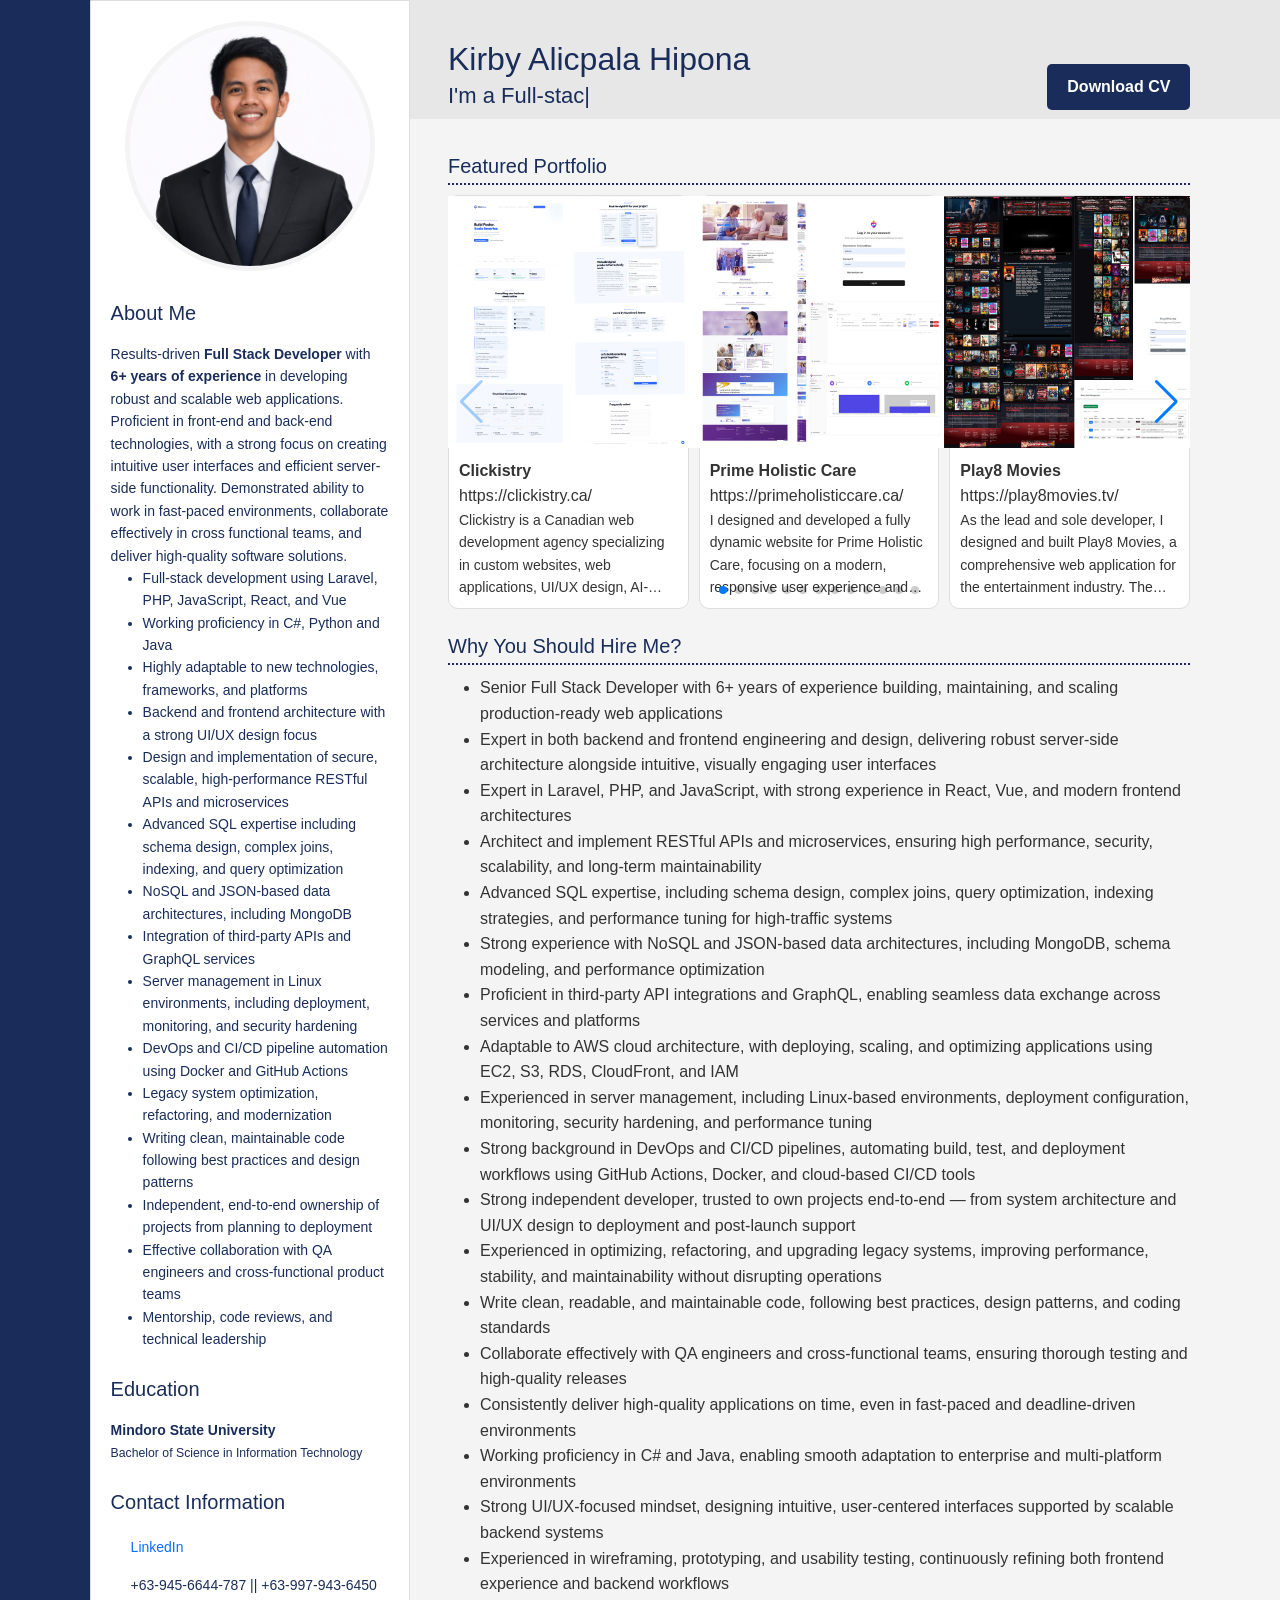
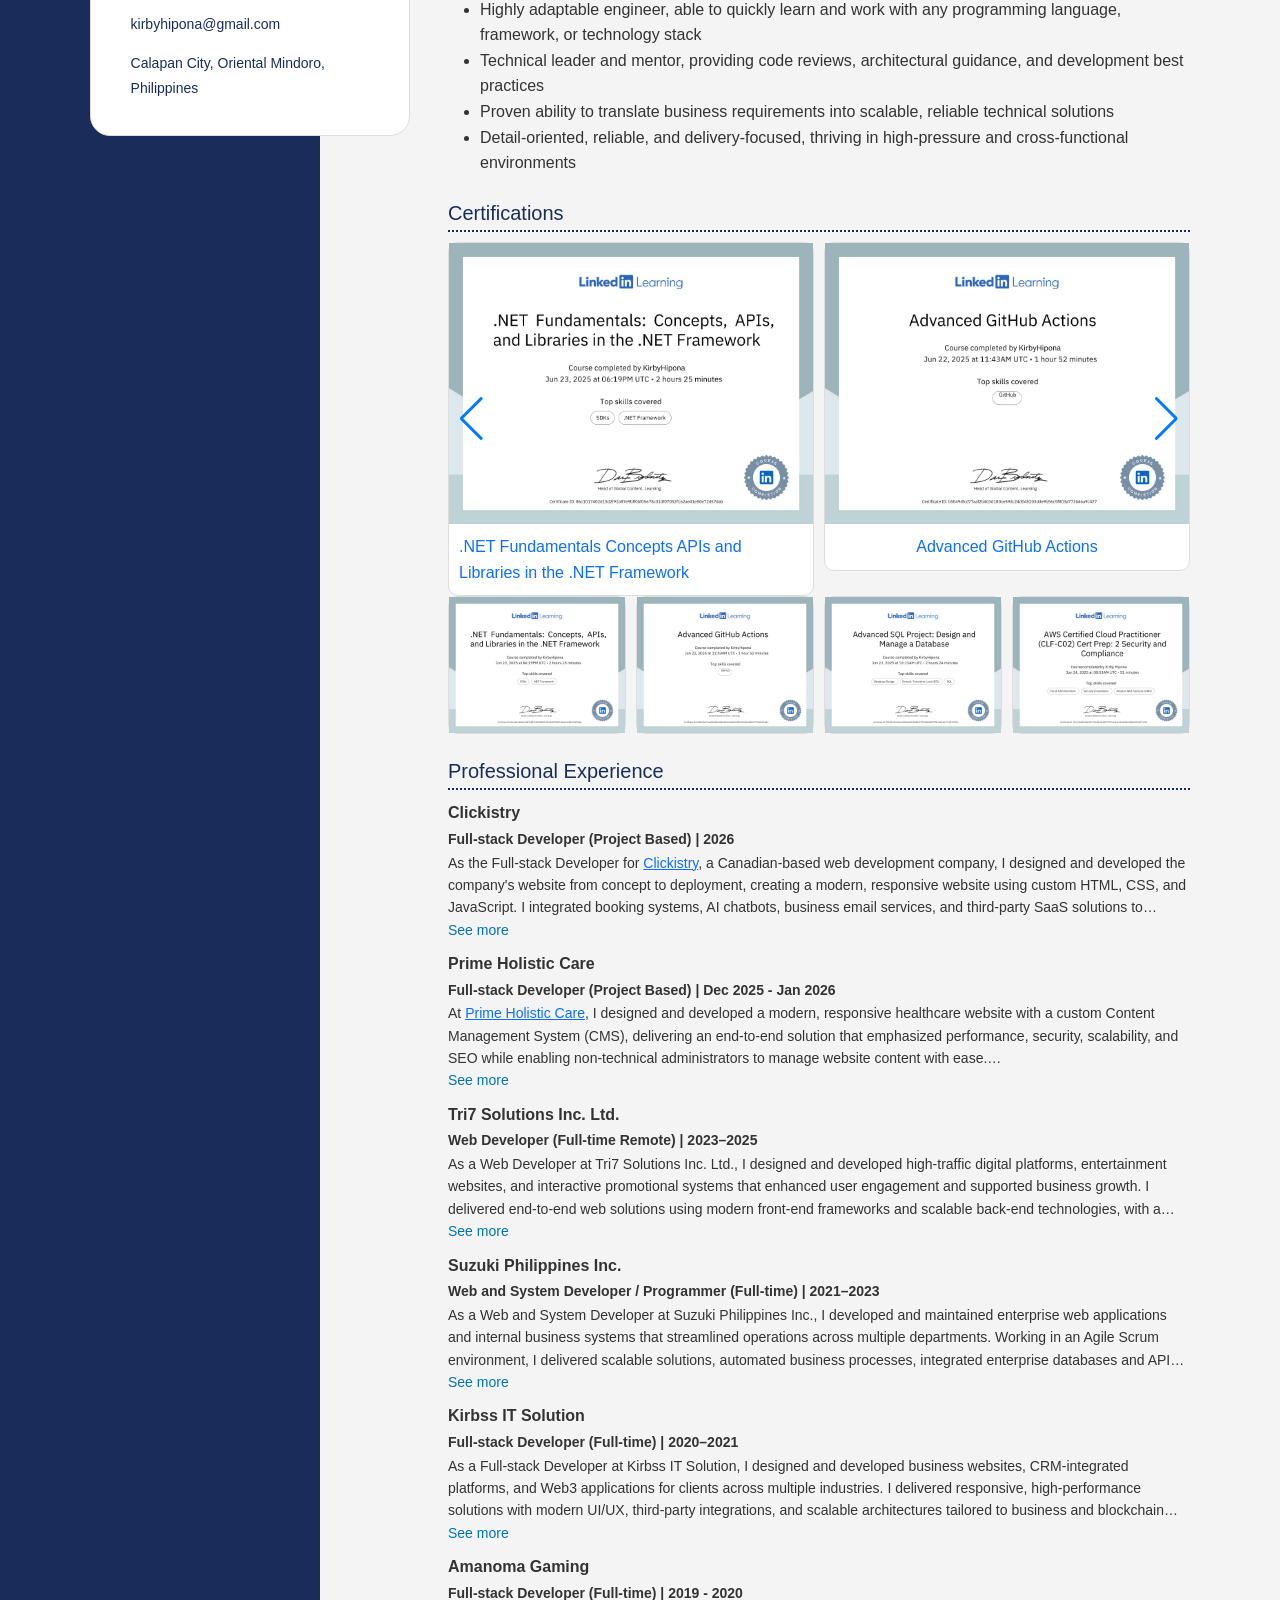
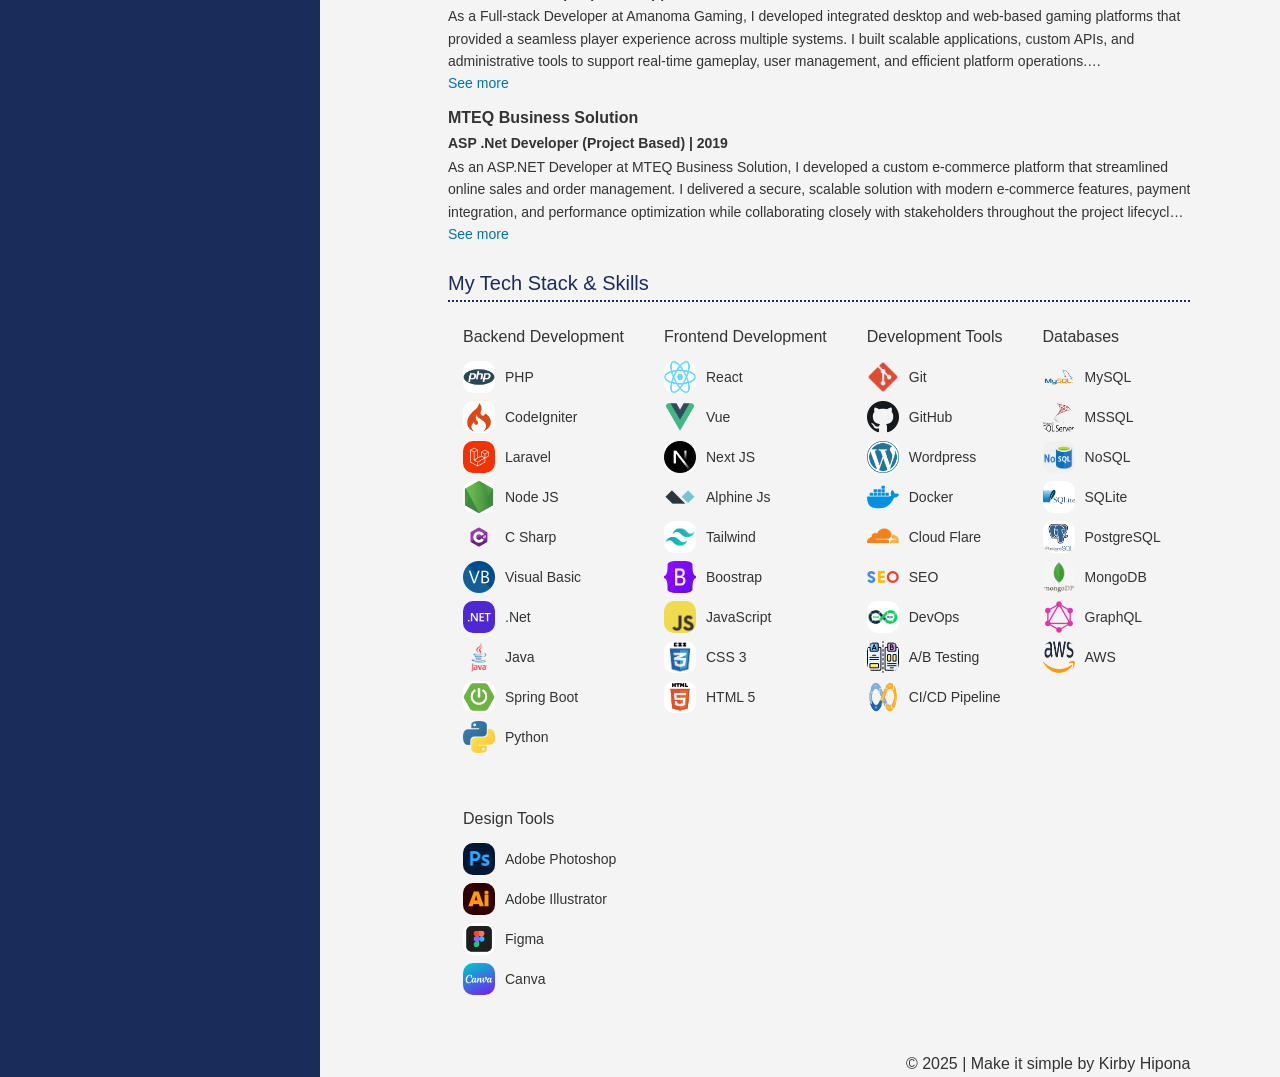
==== commit 2ecf6226: "Latest Update for 2026" ====
--- a/index.html
+++ b/index.html
@@ -35,7 +35,7 @@
             <div class="header-content mobile-header">
                 <h2>Kirby A. Hipona</h2>
                 <p>I'm <span class="typed-mobile"
-                        data-typed-items="a Full-stack Developer.,a Web Developer.,a Web Designer.,a Graphic Designer.,a Singer.,a Saxophonist., an angler and I love fishing.">
+                        data-typed-items="a Full-stack Developer.,a Web Developer.,a Web Designer.,a Graphic Designer.">
                         a Full-stack
                         Developer.</span><span class="typed-cursor typed-cursor--blink" aria-hidden="true"></span><span
                         class="typed-cursor typed-cursor--blink" aria-hidden="true"></span></p>
@@ -43,7 +43,8 @@
             <section class="about">
                 <h2><i class="far fa-address-card"></i> About Me</h2>
                 <p>
-                    Results-driven <b>Full Stack Developer</b> with <b>6+ years of experience</b> in developing robust and
+                    Results-driven <b>Full Stack Developer</b> with <b>6+ years of experience</b> in developing robust
+                    and
                     scalable
                     web
                     applications. Proficient in front-end and back-end technologies, with a strong focus on creating
@@ -54,11 +55,11 @@
                 </p>
             </section>
             <section class="hire-me">
-                <h2><i class="fas fa-user-check"></i> Core Skills & Expertise</h2>
+                <!-- <h2><i class="fas fa-user-check"></i> Core Skills & Expertise</h2> -->
                 <ul id="hire-me-list">
                     <li>Full-stack development using Laravel, PHP, JavaScript, React, and Vue</li>
                     <li>Working proficiency in C#, Python and Java</li>
-                      <li>Highly adaptable to new technologies, frameworks, and platforms</li>
+                    <li>Highly adaptable to new technologies, frameworks, and platforms</li>
                     <li>Backend and frontend architecture with a strong UI/UX design focus</li>
                     <li>Design and implementation of secure, scalable, high-performance RESTful APIs and microservices
                     </li>
@@ -74,7 +75,7 @@
                     <li>Writing clean, maintainable code following best practices and design patterns</li>
                     <li>Independent, end-to-end ownership of projects from planning to deployment</li>
                     <li>Effective collaboration with QA engineers and cross-functional product teams</li>
-                  
+
                     <li>Mentorship, code reviews, and technical leadership</li>
                 </ul>
             </section>
@@ -87,6 +88,7 @@
                     </li>
                 </ul>
             </section>
+
             <section class="contact-me">
                 <h2><i class="far fa-paper-plane"></i> Contact Information</h2>
                 <ul id="contact-list">
@@ -112,7 +114,7 @@
             </div>
             <div class="cv-button">
                 <div class="wobble-wrapper">
-                    <a href="assets/file/kirbyhipona-cv-2026.pdf" target="_blank" class="view-btn">
+                    <a href="assets/file/Kirby Hipona CV.pdf" target="_blank" class="view-btn">
                         <button id="hire-button">
                             <i class="fas fa-file-pdf"></i> Download CV
                         </button>
@@ -121,6 +123,7 @@
             </div>
         </header>
         <main class="content">
+
             <section class="section featured margin-top">
                 <div class="main-wrapper">
                     <h2><i class="fas fa-star-half-alt"></i> Featured Portfolio</h2>
@@ -128,11 +131,30 @@
                         <div class="swiper-wrapper">
                             <div class="swiper-slide">
                                 <div class="swiper-image" style="width: 252px; height: 252px;">
+                                    <img src="assets/img/clickistry.png" alt="Clickistry">
+                                </div>
+                                <div class="swiper-content" data-id="clickistry" data-bs-toggle="modal"
+                                    data-bs-target="#nft">
+                                    <p><strong>Clickistry</strong></p>
+                                    <span>https://clickistry.ca/</span>
+                                    <small>
+                                        Clickistry is a Canadian web development agency specializing in custom websites,
+                                        web applications, UI/UX design, AI-powered solutions, SEO, and business
+                                        automation. The platform features service booking, AI chatbot integration, an
+                                        automated Project Budget Estimator, client inquiry management, and a modern,
+                                        responsive user experience designed to help businesses grow online.
+                                    </small>
+
+                                </div>
+                            </div>
+                            <div class="swiper-slide">
+                                <div class="swiper-image" style="width: 252px; height: 252px;">
                                     <img src="assets/img/prime.JPG" alt="Prime Holistic Care">
                                 </div>
                                 <div class="swiper-content" data-id="prime" data-bs-toggle="modal"
                                     data-bs-target="#nft">
                                     <p><strong>Prime Holistic Care</strong></p>
+                                    <span>https://primeholisticcare.ca/</span>
                                     <small>
                                         I designed and developed a fully dynamic website
                                         for Prime Holistic Care, focusing on a modern, responsive user experience and
@@ -162,6 +184,7 @@
                                 <div class="swiper-content" data-id="play8" data-bs-toggle="modal"
                                     data-bs-target="#nft">
                                     <p><strong>Play8 Movies</strong></p>
+                                    <span>https://play8movies.tv/</span>
                                     <small>As the lead and sole developer, I designed and built Play8 Movies, a
                                         comprehensive
                                         web application for the entertainment industry. The site, developed using
@@ -199,6 +222,7 @@
                                 <div class="swiper-content" data-id="olemovie" data-bs-toggle="modal"
                                     data-bs-target="#nft">
                                     <p><strong>OleMovies</strong></p>
+                                    <span>https://olemovies.tv/</span>
                                     <small>I developed Olemovies, a classic-style movie website designed to engage
                                         customers
                                         and
@@ -224,6 +248,7 @@
                                 <div class="swiper-content" data-id="kirbss" data-bs-toggle="modal"
                                     data-bs-target="#nft">
                                     <p><strong>Kirbss IT Solutions</strong></p>
+                                    <span>kirbss.com</span>
                                     <small>Kirbss IT Solutions is your trusted partner for customized IT services,
                                         specializing
                                         in web development, mobile applications, and logo design. I personally
@@ -290,6 +315,7 @@
                                 <div class="swiper-content" data-id="rewardspage" data-bs-toggle="modal"
                                     data-bs-target="#nft">
                                     <p><strong>Rewards Page</strong></p>
+                                    <span>https://ole777rewards.com/l</span>
                                     <small>I developed a custom-designed Rewards Page using Laravel to enhance
                                         player
                                         engagement
@@ -321,6 +347,7 @@
                                 <div class="swiper-content" data-id="amanoma-web" data-bs-toggle="modal"
                                     data-bs-target="#nft">
                                     <p><strong>Amanoma Gaming Website</strong></p>
+                                    <span>https://amanomagaming.com/</span>
                                     <small>The Amanoma Gaming Website is a responsive and user-friendly platform
                                         designed to
                                         support online gaming operations. It features a custom Content Management
@@ -497,355 +524,9 @@
                     </div>
                 </div>
             </section>
-            <section class="section tech">
-                <div class="main-wrapper">
-                    <h2><i class="fas fa-certificate"></i> Certifications</h2>
-                    <div class="swiper myCertSwiper">
-                        <div class="swiper-wrapper">
-                            <div class="swiper-slide">
-                                <div class="swiper-image">
-                                    <img src="assets/img/cert/images/22.jpg"
-                                        alt=" .NET Fundamentals Concepts APIs and Libraries in the .NET Framework">
-                                </div>
-
-                                <div class="swiper-content">
-                                    <a href="assets/img/cert/CertificateOfCompletion_.NET%20Fundamentals%20Concepts%20APIs%20and%20Libraries%20in%20the%20.NET%20Framework.pdf"
-                                        target="_blank" rel="noopener noreferrer">
-                                        .NET Fundamentals Concepts APIs and Libraries in the .NET Framework
-                                    </a>
-
-                                </div>
-                            </div>
-                            <div class="swiper-slide">
-                                <div class="swiper-image">
-                                    <img src="assets/img/cert/images/21.jpg" alt="Advanced GitHub Actions">
-                                </div>
-                                <div class="swiper-content">
-                                    <a href="assets/img/cert/CertificateOfCompletion_Advanced GitHub Actions.pdf"
-                                        target="_blank" rel="noopener noreferrer">
-                                        Advanced GitHub Actions
-                                    </a>
-                                </div>
-                            </div>
-                            <div class="swiper-slide">
-                                <div class="swiper-image">
-                                    <img src="assets/img/cert/images/20.jpg"
-                                        alt="Advanced SQL Project Design and Manage a Database">
-                                </div>
-                                <div class="swiper-content">
-                                    <a href="assets/img/cert/CertificateOfCompletion_Advanced SQL Project Design and Manage a Database.pdf"
-                                        target="_blank" rel="noopener noreferrer">
-                                        Advanced SQL Project Design and Manage a Database
-                                    </a>
-                                </div>
-                            </div>
-                            <div class="swiper-slide">
-                                <div class="swiper-image">
-                                    <img src="assets/img/cert/images/19.jpg"
-                                        alt=" AWS Certified Cloud Practitioner CLFC02 Cert Prep 2 Security and Compliance">
-                                </div>
-                                <div class="swiper-content">
-                                    <a href="assets/img/cert/CertificateOfCompletion_AWS Certified Cloud Practitioner CLFC02 Cert Prep 2 Security and Compliance.pdf"
-                                        target="_blank" rel="noopener noreferrer">
-                                        AWS Certified Cloud Practitioner CLFC02 Cert Prep 2 Security and Compliance
-                                    </a>
-                                </div>
-                            </div>
-                            <div class="swiper-slide">
-                                <div class="swiper-image">
-                                    <img src="assets/img/cert/images/18.jpg"
-                                        alt="AWS Certified Cloud Practitioner CLFC02 Cert Prep 3 Cloud Technology and Services">
-                                </div>
-                                <div class="swiper-content">
-                                    <a href="assets/img/cert/CertificateOfCompletion_AWS Certified Cloud Practitioner CLFC02 Cert Prep 3 Cloud Technology and Services.pdf"
-                                        target="_blank" rel="noopener noreferrer">
-                                        AWS Certified Cloud Practitioner CLFC02 Cert Prep 3 Cloud Technology and
-                                        Services
-                                    </a>
-                                </div>
-                            </div>
-                            <div class="swiper-slide">
-                                <div class="swiper-image">
-                                    <img src="assets/img/cert/images/17.jpg"
-                                        alt="AWS Certified Cloud Practitioner CLFC02 Cert Prep 4 Billing Pricing And Support">
-                                </div>
-                                <div class="swiper-content">
-                                    <a href="assets/img/cert/CertificateOfCompletion_AWS Certified Cloud Practitioner CLFC02 Cert Prep 4 Billing Pricing And Support.pdf"
-                                        target="_blank" rel="noopener noreferrer">
-                                        AWS Certified Cloud Practitioner CLFC02 Cert Prep 4 Billing Pricing And
-                                        Support
-                                    </a>
-                                </div>
-                            </div>
-                            <div class="swiper-slide">
-                                <div class="swiper-image">
-                                    <img src="assets/img/cert/images/16.jpg"
-                                        alt="AWS Essential Training for Developers">
-                                </div>
-                                <div class="swiper-content">
-                                    <a href="assets/img/cert/CertificateOfCompletion_AWS Essential Training for Developers.pdf"
-                                        target="_blank" rel="noopener noreferrer">
-                                        AWS Essential Training for Developers
-                                    </a>
-                                </div>
-                            </div>
-                            <div class="swiper-slide">
-                                <div class="swiper-image">
-                                    <img src="assets/img/cert/images/15.jpg" alt="BackEnd Web Development with .NET">
-                                </div>
-                                <div class="swiper-content">
-                                    <a href="assets/img/cert/CertificateOfCompletion_BackEnd Web Development with .NET.pdf"
-                                        target="_blank" rel="noopener noreferrer">
-                                        BackEnd Web Development with .NET
-                                    </a>
-                                </div>
-                            </div>
-                            <div class="swiper-slide">
-                                <div class="swiper-image">
-                                    <img src="assets/img/cert/images/14.jpg"
-                                        alt="Building RESTful APIs with Node.js and Express">
-                                </div>
-                                <div class="swiper-content">
-                                    <a href="assets/img/cert/CertificateOfCompletion_Building RESTful APIs with Node.js and Express.pdf"
-                                        target="_blank" rel="noopener noreferrer">
-                                        Building RESTful APIs with Node.js and Express
-                                    </a>
-                                </div>
-                            </div>
-                            <div class="swiper-slide">
-                                <div class="swiper-image">
-                                    <img src="assets/img/cert/images/13.jpg" alt="C# and .NET Essential Training">
-                                </div>
-                                <div class="swiper-content">
-                                    <a href="assets/img/cert/CertificateOfCompletion_C and .NET Essential Training.pdf"
-                                        target="_blank" rel="noopener noreferrer">
-                                        C# and .NET Essential Training
-                                    </a>
-                                </div>
-                            </div>
-                            <div class="swiper-slide">
-                                <div class="swiper-image">
-                                    <img src="assets/img/cert/images/12.jpg" alt="Learning Docker">
-                                </div>
-                                <div class="swiper-content">
-                                    <a href="assets/img/cert/CertificateOfCompletion_Learning Docker.pdf"
-                                        target="_blank" rel="noopener noreferrer">
-                                        Learning Docker
-                                    </a>
-                                </div>
-                            </div>
-                            <div class="swiper-slide">
-                                <div class="swiper-image">
-                                    <img src="assets/img/cert/images/11.jpg" alt="Learning Kubernetes">
-                                </div>
-                                <div class="swiper-content">
-                                    <a href="assets/img/cert/CertificateOfCompletion_Learning Kubernetes.pdf"
-                                        target="_blank" rel="noopener noreferrer">
-                                        Learning Kubernetes
-                                    </a>
-                                </div>
-                            </div>
-                            <div class="swiper-slide">
-                                <div class="swiper-image">
-                                    <img src="assets/img/cert/images/10.jpg" alt="Node.js Essential Training">
-                                </div>
-                                <div class="swiper-content">
-                                    <a href="assets/img/cert/CertificateOfCompletion_Node.js Essential Training.pdf"
-                                        target="_blank" rel="noopener noreferrer">
-                                        Node.js Essential Training
-                                    </a>
-                                </div>
-                            </div>
-                            <div class="swiper-slide">
-                                <div class="swiper-image">
-                                    <img src="assets/img/cert/images/9.jpg"
-                                        alt="Node.js Web Servers Tests and Deployment">
-                                </div>
-                                <div class="swiper-content">
-                                    <a href="assets/img/cert/CertificateOfCompletion_Node.js Web Servers Tests and Deployment.pdf"
-                                        target="_blank" rel="noopener noreferrer">
-                                        Node.js Web Servers Tests and Deployment
-                                    </a>
-                                </div>
-                            </div>
-                            <div class="swiper-slide">
-                                <div class="swiper-image">
-                                    <img src="assets/img/cert/images/8.jpg"
-                                        alt="NoSQL Data Modeling Essential Training">
-                                </div>
-                                <div class="swiper-content">
-                                    <a href="assets/img/cert/CertificateOfCompletion_NoSQL Data Modeling Essential Training.pdf"
-                                        target="_blank" rel="noopener noreferrer">
-                                        NoSQL Data Modeling Essential Training
-                                    </a>
-                                </div>
-                            </div>
-                            <div class="swiper-slide">
-                                <div class="swiper-image">
-                                    <img src="assets/img/cert/images/7.jpg" alt=" PHP Essential Training">
-                                </div>
-                                <div class="swiper-content">
-                                    <a href="assets/img/cert/CertificateOfCompletion_PHP Essential Training.pdf"
-                                        target="_blank" rel="noopener noreferrer">
-                                        PHP Essential Training
-                                    </a>
-                                </div>
-                            </div>
-                            <div class="swiper-slide">
-                                <div class="swiper-image">
-                                    <img src="assets/img/cert/images/6.jpg"
-                                        alt="Practical GitHub Project Management and Collaboration">
-                                </div>
-                                <div class="swiper-content">
-                                    <a href="assets/img/cert/CertificateOfCompletion_Practical GitHub Project Management and Collaboration.pdf"
-                                        target="_blank" rel="noopener noreferrer">
-                                        Practical GitHub Project Management and Collaboration
-                                    </a>
-                                </div>
-                            </div>
-                            <div class="swiper-slide">
-                                <div class="swiper-image">
-                                    <img src="assets/img/cert/images/5.jpg" alt="React Essential Training">
-                                </div>
-                                <div class="swiper-content">
-                                    <a href="assets/img/cert/CertificateOfCompletion_React Essential Training.pdf"
-                                        target="_blank" rel="noopener noreferrer">
-                                        React Essential Training
-                                    </a>
-                                </div>
-                            </div>
-                            <div class="swiper-slide">
-                                <div class="swiper-image">
-                                    <img src="assets/img/cert/images/4.jpg" alt="SQL for Data Analysis">
-                                </div>
-                                <div class="swiper-content">
-                                    <a href="assets/img/cert/CertificateOfCompletion_SQL for Data Analysis.pdf"
-                                        target="_blank" rel="noopener noreferrer">
-                                        SQL for Data Analysis
-                                    </a>
-                                </div>
-                            </div>
-                            <div class="swiper-slide">
-                                <div class="swiper-image">
-                                    <img src="assets/img/cert/images/3.jpg" alt="TypeScript Essential Training">
-                                </div>
-                                <div class="swiper-content">
-                                    <a href="assets/img/cert/CertificateOfCompletion_TypeScript Essential Training.pdf"
-                                        target="_blank" rel="noopener noreferrer">
-                                        TypeScript Essential Training
-                                    </a>
-                                </div>
-                            </div>
-                            <div class="swiper-slide">
-                                <div class="swiper-image">
-                                    <img src="assets/img/cert/images/2.jpg" alt="TypeScript for JavaScript Developers">
-                                </div>
-                                <div class="swiper-content">
-                                    <a href="assets/img/cert/CertificateOfCompletion_TypeScript for JavaScript Developers.pdf"
-                                        target="_blank" rel="noopener noreferrer">
-                                        TypeScript for JavaScript Developers
-                                    </a>
-                                </div>
-                            </div>
-                            <div class="swiper-slide">
-                                <div class="swiper-image">
-                                    <img src="assets/img/cert/images/1.jpg" alt="Vue.js 3 Essential Training">
-                                </div>
-                                <div class="swiper-content">
-                                    <a href="assets/img/cert/CertificateOfCompletion_Vue.js 3 Essential Training.pdf"
-                                        target="_blank" rel="noopener noreferrer">
-                                        Vue.js 3 Essential Training
-                                    </a>
-                                </div>
-                            </div>
-                        </div>
-                        <div class="swiper-button-next"></div>
-                        <div class="swiper-button-prev"></div>
-                        <div class="swiper-pagination"></div>
-                    </div>
-                    <div thumbsSlider="" class="swiper myCertSwiper2">
-                        <div class="swiper-wrapper">
-                            <div class="swiper-slide">
-                                <img src="assets/img/cert/images/22.jpg"
-                                    alt=" .NET Fundamentals Concepts APIs and Libraries in the .NET Framework">
-                            </div>
-                            <div class="swiper-slide">
-                                <img src="assets/img/cert/images/21.jpg" alt="Advanced GitHub Actions">
-                            </div>
-                            <div class="swiper-slide">
-                                <img src="assets/img/cert/images/20.jpg"
-                                    alt="Advanced SQL Project Design and Manage a Database">
-                            </div>
-                            <div class="swiper-slide">
-                                <img src="assets/img/cert/images/19.jpg"
-                                    alt=" AWS Certified Cloud Practitioner CLFC02 Cert Prep 2 Security and Compliance">
-                            </div>
-                            <div class="swiper-slide">
-                                <img src="assets/img/cert/images/18.jpg"
-                                    alt="AWS Certified Cloud Practitioner CLFC02 Cert Prep 3 Cloud Technology and Services">
-                            </div>
-                            <div class="swiper-slide">
-                                <img src="assets/img/cert/images/17.jpg"
-                                    alt="AWS Certified Cloud Practitioner CLFC02 Cert Prep 4 Billing Pricing And Support">
-                            </div>
-                            <div class="swiper-slide">
-                                <img src="assets/img/cert/images/16.jpg" alt="AWS Essential Training for Developers">
-                            </div>
-                            <div class="swiper-slide">
-                                <img src="assets/img/cert/images/15.jpg" alt="BackEnd Web Development with .NET">
-                            </div>
-                            <div class="swiper-slide">
-                                <img src="assets/img/cert/images/14.jpg"
-                                    alt="Building RESTful APIs with Node.js and Express">
-                            </div>
-                            <div class="swiper-slide">
-                                <img src="assets/img/cert/images/13.jpg" alt="C# and .NET Essential Training">
-                            </div>
-                            <div class="swiper-slide">
-                                <img src="assets/img/cert/images/12.jpg" alt="Learning Docker">
-                            </div>
-                            <div class="swiper-slide">
-                                <img src="assets/img/cert/images/11.jpg" alt="Learning Kubernetes">
-                            </div>
-                            <div class="swiper-slide">
-                                <img src="assets/img/cert/images/10.jpg" alt="Node.js Essential Training">
-                            </div>
-                            <div class="swiper-slide">
-                                <img src="assets/img/cert/images/9.jpg" alt="Node.js Web Servers Tests and Deployment">
-                            </div>
-                            <div class="swiper-slide">
-                                <img src="assets/img/cert/images/8.jpg" alt="NoSQL Data Modeling Essential Training">
-                            </div>
-                            <div class="swiper-slide">
-                                <img src="assets/img/cert/images/7.jpg" alt=" PHP Essential Training">
-                            </div>
-                            <div class="swiper-slide">
-                                <img src="assets/img/cert/images/6.jpg"
-                                    alt="Practical GitHub Project Management and Collaboration">
-                            </div>
-                            <div class="swiper-slide">
-                                <img src="assets/img/cert/images/5.jpg" alt="React Essential Training">
-                            </div>
-                            <div class="swiper-slide">
-                                <img src="assets/img/cert/images/4.jpg" alt="SQL for Data Analysis">
-                            </div>
-                            <div class="swiper-slide">
-                                <img src="assets/img/cert/images/3.jpg" alt="TypeScript Essential Training">
-                            </div>
-                            <div class="swiper-slide">
-                                <img src="assets/img/cert/images/2.jpg" alt="TypeScript for JavaScript Developers">
-                            </div>
-                            <div class="swiper-slide">
-                                <img src="assets/img/cert/images/1.jpg" alt="Vue.js 3 Essential Training">
-                            </div>
-                        </div>
-                    </div>
-
-                </div>
-            </section>
             <section class="section hire-me">
                 <div class="main-wrapper">
-                    <h2><i class="fas fa-check-circle"></i> Why You Should Hire Me</h2>
+                    <h2><i class="fas fa-check-circle"></i> Why You Should Hire Me?</h2>
                     <ul id="hire-me-list">
                         <li>Senior Full Stack Developer with 6+ years of experience building, maintaining, and scaling
                             production-ready web applications</li>
@@ -895,44 +576,442 @@
                 </div>
 
             </section>
+            <section class="section tech">
+                <div class="main-wrapper">
+                    <h2><i class="fas fa-certificate"></i> Certifications</h2>
+                    <div class="swiper myCertSwiper">
+                        <div class="swiper-wrapper">
+                            <div class="swiper-slide">
+                                <div class="swiper-image">
+                                    <img src="assets/img/cert/images/22.jpg"
+                                        alt=" .NET Fundamentals Concepts APIs and Libraries in the .NET Framework">
+                                </div>
+
+                                <div class="swiper-content">
+                                    <a href="assets/img/cert/CertificateOfCompletion_.NET%20Fundamentals%20Concepts%20APIs%20and%20Libraries%20in%20the%20.NET%20Framework.pdf"
+                                        target="_blank" rel="noopener noreferrer">
+                                        .NET Fundamentals Concepts APIs and Libraries in the .NET Framework
+                                    </a>
+
+                                </div>
+                            </div>
+                            <div class="swiper-slide">
+                                <div class="swiper-image">
+                                    <img src="assets/img/cert/images/21.jpg" alt="Advanced GitHub Actions">
+                                </div>
+                                <div class="swiper-content">
+                                    <a href="assets/img/cert/CertificateOfCompletion_Advanced GitHub Actions.pdf"
+                                        target="_blank" rel="noopener noreferrer">
+                                        Advanced GitHub Actions
+                                    </a>
+                                </div>
+                            </div>
+                            <div class="swiper-slide">
+                                <div class="swiper-image">
+                                    <img src="assets/img/cert/images/20.jpg"
+                                        alt="Advanced SQL Project Design and Manage a Database">
+                                </div>
+                                <div class="swiper-content">
+                                    <a href="assets/img/cert/CertificateOfCompletion_Advanced SQL Project Design and Manage a Database.pdf"
+                                        target="_blank" rel="noopener noreferrer">
+                                        Advanced SQL Project Design and Manage a Database
+                                    </a>
+                                </div>
+                            </div>
+                            <div class="swiper-slide">
+                                <div class="swiper-image">
+                                    <img src="assets/img/cert/images/19.jpg"
+                                        alt=" AWS Certified Cloud Practitioner CLFC02 Cert Prep 2 Security and Compliance">
+                                </div>
+                                <div class="swiper-content">
+                                    <a href="assets/img/cert/CertificateOfCompletion_AWS Certified Cloud Practitioner CLFC02 Cert Prep 2 Security and Compliance.pdf"
+                                        target="_blank" rel="noopener noreferrer">
+                                        AWS Certified Cloud Practitioner CLFC02 Cert Prep 2 Security and Compliance
+                                    </a>
+                                </div>
+                            </div>
+                            <div class="swiper-slide">
+                                <div class="swiper-image">
+                                    <img src="assets/img/cert/images/18.jpg"
+                                        alt="AWS Certified Cloud Practitioner CLFC02 Cert Prep 3 Cloud Technology and Services">
+                                </div>
+                                <div class="swiper-content">
+                                    <a href="assets/img/cert/CertificateOfCompletion_AWS Certified Cloud Practitioner CLFC02 Cert Prep 3 Cloud Technology and Services.pdf"
+                                        target="_blank" rel="noopener noreferrer">
+                                        AWS Certified Cloud Practitioner CLFC02 Cert Prep 3 Cloud Technology and
+                                        Services
+                                    </a>
+                                </div>
+                            </div>
+                            <div class="swiper-slide">
+                                <div class="swiper-image">
+                                    <img src="assets/img/cert/images/17.jpg"
+                                        alt="AWS Certified Cloud Practitioner CLFC02 Cert Prep 4 Billing Pricing And Support">
+                                </div>
+                                <div class="swiper-content">
+                                    <a href="assets/img/cert/CertificateOfCompletion_AWS Certified Cloud Practitioner CLFC02 Cert Prep 4 Billing Pricing And Support.pdf"
+                                        target="_blank" rel="noopener noreferrer">
+                                        AWS Certified Cloud Practitioner CLFC02 Cert Prep 4 Billing Pricing And
+                                        Support
+                                    </a>
+                                </div>
+                            </div>
+                            <div class="swiper-slide">
+                                <div class="swiper-image">
+                                    <img src="assets/img/cert/images/16.jpg"
+                                        alt="AWS Essential Training for Developers">
+                                </div>
+                                <div class="swiper-content">
+                                    <a href="assets/img/cert/CertificateOfCompletion_AWS Essential Training for Developers.pdf"
+                                        target="_blank" rel="noopener noreferrer">
+                                        AWS Essential Training for Developers
+                                    </a>
+                                </div>
+                            </div>
+                            <div class="swiper-slide">
+                                <div class="swiper-image">
+                                    <img src="assets/img/cert/images/15.jpg" alt="BackEnd Web Development with .NET">
+                                </div>
+                                <div class="swiper-content">
+                                    <a href="assets/img/cert/CertificateOfCompletion_BackEnd Web Development with .NET.pdf"
+                                        target="_blank" rel="noopener noreferrer">
+                                        BackEnd Web Development with .NET
+                                    </a>
+                                </div>
+                            </div>
+                            <div class="swiper-slide">
+                                <div class="swiper-image">
+                                    <img src="assets/img/cert/images/14.jpg"
+                                        alt="Building RESTful APIs with Node.js and Express">
+                                </div>
+                                <div class="swiper-content">
+                                    <a href="assets/img/cert/CertificateOfCompletion_Building RESTful APIs with Node.js and Express.pdf"
+                                        target="_blank" rel="noopener noreferrer">
+                                        Building RESTful APIs with Node.js and Express
+                                    </a>
+                                </div>
+                            </div>
+                            <div class="swiper-slide">
+                                <div class="swiper-image">
+                                    <img src="assets/img/cert/images/13.jpg" alt="C# and .NET Essential Training">
+                                </div>
+                                <div class="swiper-content">
+                                    <a href="assets/img/cert/CertificateOfCompletion_C and .NET Essential Training.pdf"
+                                        target="_blank" rel="noopener noreferrer">
+                                        C# and .NET Essential Training
+                                    </a>
+                                </div>
+                            </div>
+                            <div class="swiper-slide">
+                                <div class="swiper-image">
+                                    <img src="assets/img/cert/images/12.jpg" alt="Learning Docker">
+                                </div>
+                                <div class="swiper-content">
+                                    <a href="assets/img/cert/CertificateOfCompletion_Learning Docker.pdf"
+                                        target="_blank" rel="noopener noreferrer">
+                                        Learning Docker
+                                    </a>
+                                </div>
+                            </div>
+                            <div class="swiper-slide">
+                                <div class="swiper-image">
+                                    <img src="assets/img/cert/images/11.jpg" alt="Learning Kubernetes">
+                                </div>
+                                <div class="swiper-content">
+                                    <a href="assets/img/cert/CertificateOfCompletion_Learning Kubernetes.pdf"
+                                        target="_blank" rel="noopener noreferrer">
+                                        Learning Kubernetes
+                                    </a>
+                                </div>
+                            </div>
+                            <div class="swiper-slide">
+                                <div class="swiper-image">
+                                    <img src="assets/img/cert/images/10.jpg" alt="Node.js Essential Training">
+                                </div>
+                                <div class="swiper-content">
+                                    <a href="assets/img/cert/CertificateOfCompletion_Node.js Essential Training.pdf"
+                                        target="_blank" rel="noopener noreferrer">
+                                        Node.js Essential Training
+                                    </a>
+                                </div>
+                            </div>
+                            <div class="swiper-slide">
+                                <div class="swiper-image">
+                                    <img src="assets/img/cert/images/9.jpg"
+                                        alt="Node.js Web Servers Tests and Deployment">
+                                </div>
+                                <div class="swiper-content">
+                                    <a href="assets/img/cert/CertificateOfCompletion_Node.js Web Servers Tests and Deployment.pdf"
+                                        target="_blank" rel="noopener noreferrer">
+                                        Node.js Web Servers Tests and Deployment
+                                    </a>
+                                </div>
+                            </div>
+                            <div class="swiper-slide">
+                                <div class="swiper-image">
+                                    <img src="assets/img/cert/images/8.jpg"
+                                        alt="NoSQL Data Modeling Essential Training">
+                                </div>
+                                <div class="swiper-content">
+                                    <a href="assets/img/cert/CertificateOfCompletion_NoSQL Data Modeling Essential Training.pdf"
+                                        target="_blank" rel="noopener noreferrer">
+                                        NoSQL Data Modeling Essential Training
+                                    </a>
+                                </div>
+                            </div>
+                            <div class="swiper-slide">
+                                <div class="swiper-image">
+                                    <img src="assets/img/cert/images/7.jpg" alt=" PHP Essential Training">
+                                </div>
+                                <div class="swiper-content">
+                                    <a href="assets/img/cert/CertificateOfCompletion_PHP Essential Training.pdf"
+                                        target="_blank" rel="noopener noreferrer">
+                                        PHP Essential Training
+                                    </a>
+                                </div>
+                            </div>
+                            <div class="swiper-slide">
+                                <div class="swiper-image">
+                                    <img src="assets/img/cert/images/6.jpg"
+                                        alt="Practical GitHub Project Management and Collaboration">
+                                </div>
+                                <div class="swiper-content">
+                                    <a href="assets/img/cert/CertificateOfCompletion_Practical GitHub Project Management and Collaboration.pdf"
+                                        target="_blank" rel="noopener noreferrer">
+                                        Practical GitHub Project Management and Collaboration
+                                    </a>
+                                </div>
+                            </div>
+                            <div class="swiper-slide">
+                                <div class="swiper-image">
+                                    <img src="assets/img/cert/images/5.jpg" alt="React Essential Training">
+                                </div>
+                                <div class="swiper-content">
+                                    <a href="assets/img/cert/CertificateOfCompletion_React Essential Training.pdf"
+                                        target="_blank" rel="noopener noreferrer">
+                                        React Essential Training
+                                    </a>
+                                </div>
+                            </div>
+                            <div class="swiper-slide">
+                                <div class="swiper-image">
+                                    <img src="assets/img/cert/images/4.jpg" alt="SQL for Data Analysis">
+                                </div>
+                                <div class="swiper-content">
+                                    <a href="assets/img/cert/CertificateOfCompletion_SQL for Data Analysis.pdf"
+                                        target="_blank" rel="noopener noreferrer">
+                                        SQL for Data Analysis
+                                    </a>
+                                </div>
+                            </div>
+                            <div class="swiper-slide">
+                                <div class="swiper-image">
+                                    <img src="assets/img/cert/images/3.jpg" alt="TypeScript Essential Training">
+                                </div>
+                                <div class="swiper-content">
+                                    <a href="assets/img/cert/CertificateOfCompletion_TypeScript Essential Training.pdf"
+                                        target="_blank" rel="noopener noreferrer">
+                                        TypeScript Essential Training
+                                    </a>
+                                </div>
+                            </div>
+                            <div class="swiper-slide">
+                                <div class="swiper-image">
+                                    <img src="assets/img/cert/images/2.jpg" alt="TypeScript for JavaScript Developers">
+                                </div>
+                                <div class="swiper-content">
+                                    <a href="assets/img/cert/CertificateOfCompletion_TypeScript for JavaScript Developers.pdf"
+                                        target="_blank" rel="noopener noreferrer">
+                                        TypeScript for JavaScript Developers
+                                    </a>
+                                </div>
+                            </div>
+                            <div class="swiper-slide">
+                                <div class="swiper-image">
+                                    <img src="assets/img/cert/images/1.jpg" alt="Vue.js 3 Essential Training">
+                                </div>
+                                <div class="swiper-content">
+                                    <a href="assets/img/cert/CertificateOfCompletion_Vue.js 3 Essential Training.pdf"
+                                        target="_blank" rel="noopener noreferrer">
+                                        Vue.js 3 Essential Training
+                                    </a>
+                                </div>
+                            </div>
+                        </div>
+                        <div class="swiper-button-next"></div>
+                        <div class="swiper-button-prev"></div>
+                        <div class="swiper-pagination"></div>
+                    </div>
+                    <div thumbsSlider="" class="swiper myCertSwiper2">
+                        <div class="swiper-wrapper">
+                            <div class="swiper-slide">
+                                <img src="assets/img/cert/images/22.jpg"
+                                    alt=" .NET Fundamentals Concepts APIs and Libraries in the .NET Framework">
+                            </div>
+                            <div class="swiper-slide">
+                                <img src="assets/img/cert/images/21.jpg" alt="Advanced GitHub Actions">
+                            </div>
+                            <div class="swiper-slide">
+                                <img src="assets/img/cert/images/20.jpg"
+                                    alt="Advanced SQL Project Design and Manage a Database">
+                            </div>
+                            <div class="swiper-slide">
+                                <img src="assets/img/cert/images/19.jpg"
+                                    alt=" AWS Certified Cloud Practitioner CLFC02 Cert Prep 2 Security and Compliance">
+                            </div>
+                            <div class="swiper-slide">
+                                <img src="assets/img/cert/images/18.jpg"
+                                    alt="AWS Certified Cloud Practitioner CLFC02 Cert Prep 3 Cloud Technology and Services">
+                            </div>
+                            <div class="swiper-slide">
+                                <img src="assets/img/cert/images/17.jpg"
+                                    alt="AWS Certified Cloud Practitioner CLFC02 Cert Prep 4 Billing Pricing And Support">
+                            </div>
+                            <div class="swiper-slide">
+                                <img src="assets/img/cert/images/16.jpg" alt="AWS Essential Training for Developers">
+                            </div>
+                            <div class="swiper-slide">
+                                <img src="assets/img/cert/images/15.jpg" alt="BackEnd Web Development with .NET">
+                            </div>
+                            <div class="swiper-slide">
+                                <img src="assets/img/cert/images/14.jpg"
+                                    alt="Building RESTful APIs with Node.js and Express">
+                            </div>
+                            <div class="swiper-slide">
+                                <img src="assets/img/cert/images/13.jpg" alt="C# and .NET Essential Training">
+                            </div>
+                            <div class="swiper-slide">
+                                <img src="assets/img/cert/images/12.jpg" alt="Learning Docker">
+                            </div>
+                            <div class="swiper-slide">
+                                <img src="assets/img/cert/images/11.jpg" alt="Learning Kubernetes">
+                            </div>
+                            <div class="swiper-slide">
+                                <img src="assets/img/cert/images/10.jpg" alt="Node.js Essential Training">
+                            </div>
+                            <div class="swiper-slide">
+                                <img src="assets/img/cert/images/9.jpg" alt="Node.js Web Servers Tests and Deployment">
+                            </div>
+                            <div class="swiper-slide">
+                                <img src="assets/img/cert/images/8.jpg" alt="NoSQL Data Modeling Essential Training">
+                            </div>
+                            <div class="swiper-slide">
+                                <img src="assets/img/cert/images/7.jpg" alt=" PHP Essential Training">
+                            </div>
+                            <div class="swiper-slide">
+                                <img src="assets/img/cert/images/6.jpg"
+                                    alt="Practical GitHub Project Management and Collaboration">
+                            </div>
+                            <div class="swiper-slide">
+                                <img src="assets/img/cert/images/5.jpg" alt="React Essential Training">
+                            </div>
+                            <div class="swiper-slide">
+                                <img src="assets/img/cert/images/4.jpg" alt="SQL for Data Analysis">
+                            </div>
+                            <div class="swiper-slide">
+                                <img src="assets/img/cert/images/3.jpg" alt="TypeScript Essential Training">
+                            </div>
+                            <div class="swiper-slide">
+                                <img src="assets/img/cert/images/2.jpg" alt="TypeScript for JavaScript Developers">
+                            </div>
+                            <div class="swiper-slide">
+                                <img src="assets/img/cert/images/1.jpg" alt="Vue.js 3 Essential Training">
+                            </div>
+                        </div>
+                    </div>
+
+                </div>
+            </section>
+
             <section class="section work-exp">
                 <div class="main-wrapper">
                     <h2><i class="fas fa-briefcase"></i> Professional Experience</h2>
                     <ul id="work-experience-list">
                         <li>
+                            <p><strong>Clickistry</strong></p>
+                            <small><strong>Full-stack Developer (Project Based) | 2026</strong></small><br />
+                            <!-- <small><strong>Tech Stack : </strong> Laravel, PHP, Alphine.js, React.js,
+                                MySQL, REST APIs, Git, Github, HTML, CSS, Boostrap, Tailwind CSS, Javascript, AWS,
+                                CloudFlare, Cpanel, SEO</small> -->
+                            <small>
+                                <div class="job-summary">
+                                    As the Full-stack Developer for <a href="#" class="showcase" data-id="clickistry"
+                                        data-bs-toggle="modal" data-bs-target="#nft">Clickistry</a>, a Canadian-based
+                                    web development company, I designed and developed the company's website from concept
+                                    to deployment, creating a modern, responsive website using custom HTML, CSS, and
+                                    JavaScript. I integrated booking systems, AI chatbots, business email services, and
+                                    third-party SaaS solutions to enhance business operations. I also developed an
+                                    automated Project Budget Estimator to simplify client inquiries. Additionally, I
+                                    managed server deployment, hosting configuration, cPanel administration, Cloudflare
+                                    optimization, and implemented SEO, security, and performance best practices to
+                                    deliver a fast, reliable, and scalable digital platform.
+                                    <br>
+                                    <br>
+                                    <ul class="project-bullet">
+                                        <li>Designed and developed a modern, responsive website from concept to
+                                            deployment using
+                                            custom HTML, CSS, and JavaScript.</li>
+                                        <li>Integrated booking systems, AI chatbots, business email services, and
+                                            third-party
+                                            SaaS solutions.</li>
+                                        <li>Developed an automated Project Budget Estimator to streamline client
+                                            inquiries and
+                                            lead generation.</li>
+                                        <li>Configured and managed server deployment, hosting, cPanel, DNS, SSL, and
+                                            Cloudflare.
+                                        </li>
+                                        <li>Implemented SEO, performance optimization, and website security best
+                                            practices.</li>
+                                        <li>Optimized user experience, accessibility, and cross-browser compatibility
+                                            across
+                                            desktop and mobile devices.</li>
+                                    </ul>
+                                    <br>
+                                </div>
+                                <div><span class="see-more-link">See more</span></div>
+                            </small>
+
+
+                        </li>
+                        <li>
                             <p><strong>Prime Holistic Care</strong></p>
-                            <small><strong>Contract Full-stack Developer (2026)</strong></small><br />
+                            <small><strong>Full-stack Developer (Project Based) | Dec 2025 - Jan
+                                    2026</strong></small><br />
                             <!-- <small><strong>Tech Stack : </strong> Laravel, PHP, Alphine.js, React.js,
                                 MySQL, REST APIs, Git, Github, HTML, CSS, Boostrap, Tailwind CSS, Javascript, AWS,
                                 CloudFlare, Cpanel, SEO</small> -->
                             <small>
                                 <div class="job-summary">
                                     At <a href="#" class="showcase" data-id="prime" data-bs-toggle="modal"
-                                        data-bs-target="#nft">Prime Holistic Care</a>, I was engaged as a contract
-                                    full-stack developer to
-                                    customize the web design and build a fully dynamic website supported by a robust
-                                    back-end Content Management System (CMS). The goal was to deliver a modern,
-                                    responsive platform that allowed the client to easily manage content while
-                                    maintaining strong performance, security, and SEO best practices.
-                                    <br>
-                                    <br>
-                                    I designed and implemented the front-end using React.js, creating a clean,
-                                    user-friendly interface optimized for accessibility and responsiveness across
-                                    devices. On the back end, I developed a custom CMS using Laravel 12, enabling
-                                    administrators to manage pages, services, and site content dynamically without
-                                    technical intervention.
-                                    <br>
-                                    <br>
-                                    The system was integrated with RESTful APIs, optimized database queries, and
-                                    deployed using AWS infrastructure, with Cloudflare handling security and performance
-                                    optimizations. I also configured hosting and deployment workflows via cPanel,
-                                    ensuring smooth maintenance and updates. Throughout the project, I applied SEO best
-                                    practices to improve search visibility and site performance.
-                                    <br>
-                                    <br>
-                                    This engagement demonstrated my ability to deliver end-to-end solutions
-                                    independently, combining modern front-end development with scalable back-end
-                                    architecture to meet both technical and business requirements.
+                                        data-bs-target="#nft">Prime Holistic Care</a>, I designed and developed a
+                                    modern,
+                                    responsive healthcare website with a custom Content Management System (CMS),
+                                    delivering an end-to-end solution that emphasized performance, security,
+                                    scalability, and SEO while enabling non-technical administrators to manage website
+                                    content with ease.
+                                    <br>
+                                    <br>
+                                    <ul class=" project-bullet">
+                                        <li>Customized and developed a responsive healthcare website using React.js,
+                                            Laravel 12,
+                                            and MySQL.</li>
+                                        <li>Built a scalable Content Management System (CMS) for dynamic management of
+                                            pages,
+                                            services, and website content.</li>
+                                        <li>Integrated RESTful APIs and optimized database performance for improved
+                                            speed and
+                                            reliability.</li>
+                                        <li>Deployed and maintained the application on Cloud Server with cPanel,
+                                            Cloudflare, and
+                                            SSL configuration.
+                                        </li>
+                                        <li>Implemented SEO, performance optimization, and website security best
+                                            practices.</li>
+                                        <li>Delivered the project independently from UI/UX implementation to deployment
+                                            and
+                                            post-launch maintenance.</li>
+                                    </ul>
+                                    <br>
                                 </div>
                                 <div><span class="see-more-link">See more</span></div>
                             </small>
@@ -940,44 +1019,55 @@
                         </li>
                         <li>
                             <p><strong>Tri7 Solutions Inc. Ltd.</strong></p>
-                            <small><strong>Web Developer (2023–2025)</strong></small><br />
+                            <small><strong>Web Developer (Full-time Remote) | 2023–2025</strong></small><br />
                             <!-- <small><strong>Tech Stack : </strong> Laravel, CodeIgniter, PHP, Python, Vue.js, React.js,
                                 Next.js,
                                 MySQL, REST APIs, Git, Github, HTML, CSS, Boostrap, Tailwind CSS, Javascript, AWS,
                                 CloudFlare, Cpanel, SEO, MongoDB, GraphQL, NoSQL</small> -->
                             <small>
                                 <div class="job-summary">
-                                    At Tri7 Solutions Inc. Ltd., I designed and developed two major movie
-                                    platforms— <a href="#" class="showcase" data-id="play8" data-bs-toggle="modal"
-                                        data-bs-target="#nft">Playme Movies</a> and <a href="#" class="showcase"
-                                        data-id="olemovie" data-bs-toggle="modal"
-                                        data-bs-target="#nft">Olemovies</a>—which played a key role in attracting new
-                                    customers and securing advertising clients. Playme Movies featured a modern, dynamic
-                                    UI, while Olemovies delivered a classic, nostalgic experience tailored to its
-                                    audience. Both platforms were built with performance, scalability, and clean visual
-                                    design as top priorities.
-                                    <br>
-                                    <br>
-                                    In addition to these projects, I single-handedly developed several interactive
-                                    digital platforms that significantly boosted user engagement and company growth.
-                                    This included online gaming features such as <a href="#" class="showcase"
-                                        data-id="christmasevent" data-bs-toggle="modal" data-bs-target="#nft">Christmas
-                                        bonus games</a>, <a href="#" class="showcase" data-id="scratchcards"
-                                        data-bs-toggle="modal" data-bs-target="#nft">scratch card
-                                        promo events</a>, and a complete <a href="#" class="showcase"
-                                        data-id="rewardspage" data-bs-toggle="modal" data-bs-target="#nft">Players
-                                        Rewards system</a> with a full CMS for
-                                    managing
-                                    events, analytics, and user interactions.
-                                    <br>
-                                    <br>
-                                    I specialized in back-end development using Laravel and CodeIgniter, and front-end
-                                    development using Vue.js, React.js, and custom HTML/CSS. My technical focus centered
-                                    on delivering responsive, high-performance applications supported by solid
-                                    architecture and intuitive user experience. These projects collectively strengthened
-                                    platform reliability, improved user engagement, and contributed to the company’s
-                                    overall technical innovation.
-
+                                    As a Web Developer at Tri7 Solutions Inc. Ltd., I designed and developed
+                                    high-traffic digital platforms, entertainment websites, and interactive promotional
+                                    systems that enhanced user engagement and supported business growth. I delivered
+                                    end-to-end web solutions using modern front-end frameworks and scalable back-end
+                                    technologies, with a strong focus on performance, maintainability, and user
+                                    experience.
+
+                                    <br>
+                                    <br>
+                                    <ul class=" project-bullet">
+                                        <li>Designed and developed the <a href="#" class="showcase" data-id="play8"
+                                                data-bs-toggle="modal" data-bs-target="#nft">Playme Movies</a> and <a
+                                                href="#" class="showcase" data-id="olemovie" data-bs-toggle="modal"
+                                                data-bs-target="#nft">Olemovies</a> platforms with responsive
+                                            , user-focused interfaces and SEO best practices.</li>
+                                        <li>Integrated third-party APIs and SaaS solutions to extend platform
+                                            functionality and automate business processes.</li>
+                                        <li>Built interactive promotional systems, including <a href="#"
+                                                class="showcase" data-id="christmasevent" data-bs-toggle="modal"
+                                                data-bs-target="#nft">Christmas
+                                                bonus games</a>, <a href="#" class="showcase" data-id="scratchcards"
+                                                data-bs-toggle="modal" data-bs-target="#nft">scratch
+                                                card campaigns</a>, and digital marketing features.</li>
+                                        <li>Developed a comprehensive <a href="#" class="showcase" data-id="rewardspage"
+                                                data-bs-toggle="modal" data-bs-target="#nft">Players
+                                                Rewards </a> platform with a custom CMS for managing
+                                            promotions, events, rewards, and user engagement.</li>
+                                        <li>Engineered scalable back-end applications using Laravel, CodeIgniter, PHP,
+                                            and
+                                            MySQL.
+                                        </li>
+                                        <li>Integrated RESTful APIs and optimized database queries to improve
+                                            application
+                                            performance and reliability.</li>
+                                        <li>Collaborated with cross-functional teams to deliver new features, maintain
+                                            existing
+                                            platforms, and support business growth.</li>
+                                        <li>Applied best practices in responsive design, code quality, performance
+                                            optimization,
+                                            and version control throughout the development lifecycle.</li>
+                                    </ul>
+                                    <br>
                                 </div>
                                 <div><span class="see-more-link">See more</span></div>
                             </small>
@@ -986,86 +1076,94 @@
 
                         <li>
                             <p><strong>Suzuki Philippines Inc.</strong></p>
-                            <small><strong>Web and System Developer / Programmer (2021–2023)</strong></small><br />
+                            <small><strong>Web and System Developer / Programmer (Full-time) |
+                                    2021–2023</strong></small><br />
                             <!-- <small><strong>Tech Stack : </strong> C#, Java, Visual Basic, .Net, PHP, React.js,
                                 MSSQL, MySQL, REST APIs, Git, Github, HTML, CSS, Javascript, Microsoft Servers,
                                 AWS</small> -->
                             <small>
                                 <div class="job-summary">
-                                    During my tenure at Suzuki Phil Inc., I worked in an Agile Scrum environment,
-                                    developing
-                                    and
-                                    maintaining enterprise systems using C#, VB, Java, React, .NET, MSSQL, and Microsoft
-                                    servers.
-                                    I
-                                    contributed to several critical projects, including the <a href="#" class="showcase"
-                                        data-id="suzuki" data-bs-toggle="modal" data-bs-target="#nft">Dealer Management
-                                        System
-                                        (DMS)</a> for
-                                    analytics and reporting, Web-Based Bundy, HR Dashboard, Export System, and
-                                    system-generated
-                                    reports.
-                                    <br>
-                                    <br>
-                                    I also developed the <a href="#" class="showcase" data-id="suzuki-soa"
-                                        data-bs-toggle="modal" data-bs-target="#nft">Online SOA (Statement of
-                                        Account)</a>
-                                    system to track dealer balances,
-                                    purchase orders, payments, and memos, complete with dashboards for real-time
-                                    insights.
-                                    Additionally, I created an <a href="#" class="showcase" data-id="suzuki-checker"
-                                        data-bs-toggle="modal" data-bs-target="#nft">Online Price Checker</a> tool
-                                    to
-                                    assist
-                                    support teams in quickly
-                                    accessing spare parts pricing.
-                                    <br>
-                                    <br>
-                                    My role involved building custom dashboards, complex API integrations across
-                                    company
-                                    databases, and managing the company's internal server infrastructure to ensure
-                                    secure
-                                    and
-                                    optimized operations. Through Agile collaboration and technical proficiency, I
-                                    consistently
-                                    delivered scalable solutions that improved operational efficiency across
-                                    departments.
+                                    As a Web and System Developer at Suzuki Philippines Inc., I developed and maintained
+                                    enterprise web applications and internal business systems that streamlined
+                                    operations across multiple departments. Working in an Agile Scrum environment, I
+                                    delivered scalable solutions, automated business processes, integrated enterprise
+                                    databases and APIs, and optimized system performance to support day-to-day business
+                                    operations.
+                                    <br>
+                                    <br>
+
+                                    <ul class=" project-bullet">
+                                        <li>Developed and maintained enterprise applications using C#, VB.NET, Java,
+                                            ASP.NET, React.js, and Microsoft SQL Server.</li>
+                                        <li>Built and enhanced the <a href="#" class="showcase" data-id="suzuki"
+                                                data-bs-toggle="modal" data-bs-target="#nft">Dealer Management
+                                                System
+                                                (DMS)</a>, including analytics, reporting, and dashboard modules.</li>
+                                        <li>Developed internal business systems, including the Online Statement of
+                                            Account <a href="#" class="showcase" data-id="suzuki-soa"
+                                                data-bs-toggle="modal" data-bs-target="#nft">SOA</a>, HR Dashboard,
+                                            Web-Based Bundy, Export System, and automated
+                                            reporting tools.</li>
+                                        <li>Created an <a href="#" class="showcase" data-id="suzuki-checker"
+                                                data-bs-toggle="modal" data-bs-target="#nft">Online Price Checker</a>
+                                            application to improve spare parts lookup
+                                            and support operations.
+                                        </li>
+                                        <li>Designed interactive dashboards and integrated enterprise APIs to
+                                            synchronize data across multiple business systems.</li>
+                                        <li>Optimized SQL queries, reporting processes, and application performance for
+                                            improved reliability and efficiency.</li>
+                                        <li>Managed Microsoft server environments, application deployment, and system
+                                            maintenance.</li>
+                                        <li>Collaborated in an Agile Scrum environment to deliver scalable, secure, and
+                                            business-critical solutions on schedule.</li>
+                                    </ul>
+                                    <br>
+
                                 </div>
                                 <div><span class="see-more-link">See more</span></div>
                             </small>
                         </li>
                         <li>
                             <p><strong>Kirbss IT Solution</strong></p>
-                            <small><strong>Full-stack Developer (2020–2021)</strong></small><br />
+                            <small><strong>Full-stack Developer (Full-time) | 2020–2021</strong></small><br />
                             <!-- <small><strong>Tech Stack : </strong> Laravel, CodeIgniter, PHP, Vue.js, React.js, Next.js,
                                 MySQL, REST APIs, Git, Github, HTML, CSS, Javascript, AWS, CloudFlare, Cpanel, SEO,
                                 MongoDB, GraphQL</small> -->
                             <small>
                                 <div class="job-summary">
-                                    I developed kirbss.com for <a href="#" class="showcase" data-id="kirbss"
-                                        data-bs-toggle="modal" data-bs-target="#nft">Kirbss IT Solutions</a>,
-                                    customizing
-                                    the
-                                    design and building it using
-                                    the latest HTML, CSS, and JavaScript technologies. The site features fully
-                                    responsive
-                                    layouts, intuitive landing pages, and integrated CRM functionalities. It is
-                                    optimized to
-                                    showcase high-quality projects, boost client engagement, and support seamless
-                                    collaboration
-                                    across diverse industries.
-
-                                    Additionally, I designed and built the <a href="#" class="showcase" data-id="nft"
-                                        data-bs-toggle="modal" data-bs-target="#nft">NFTPRENUER</a>
-                                    website and the <a href="#" class="showcase" data-id="dappchain"
-                                        data-bs-toggle="modal" data-bs-target="#nft">Dappchain</a> platform—both
-                                    focused on cryptocurrency and blockchain technologies. These platforms
-                                    demonstrate
-                                    my
-                                    ability to deliver modern, high-performance Web3 applications tailored to the
-                                    evolving
-                                    needs
-                                    of the crypto space.
+                                    As a Full-stack Developer at Kirbss IT Solution, I designed and developed business
+                                    websites, CRM-integrated platforms, and Web3 applications for clients across
+                                    multiple industries. I delivered responsive, high-performance solutions with modern
+                                    UI/UX, third-party integrations, and scalable architectures tailored to business and
+                                    blockchain requirements.
+                                    <br>
+                                    <br>
+                                    <ul class=" project-bullet">
+                                        <li>Designed and developed the <a href="#" class="showcase" data-id="kirbss"
+                                                data-bs-toggle="modal" data-bs-target="#nft">Kirbss IT Solutions</a>
+                                            corporate website using
+                                            custom HTML, CSS, JavaScript, and PHP.</li>
+                                        <li>Built responsive landing pages and integrated CRM solutions to improve
+                                            client engagement and lead management.</li>
+                                        <li>Developed <a href="#" class="showcase" data-id="nft" data-bs-toggle="modal"
+                                                data-bs-target="#nft">NFTPRENUER</a>, a Web3 platform focused on
+                                            cryptocurrency and NFT solutions.</li>
+                                        <li>Built the <a href="#" class="showcase" data-id="dappchain"
+                                                data-bs-toggle="modal" data-bs-target="#nft">Dappchain</a> platform with
+                                            blockchain-focused features and modern web
+                                            technologies.
+                                        </li>
+                                        <li>Integrated third-party APIs and SaaS solutions to enhance platform
+                                            functionality and automation.</li>
+                                        <li>Implemented responsive design, SEO best practices, and performance
+                                            optimization across all projects.</li>
+                                        <li>Collaborated with stakeholders to deliver scalable, user-friendly solutions
+                                            from concept to deployment.</li>
+
+                                    </ul>
+                                    <br>
+
                                 </div>
                                 <div><span class="see-more-link">See more</span></div>
                             </small>
@@ -1073,36 +1171,49 @@
                         </li>
                         <li>
                             <p><strong>Amanoma Gaming</strong></p>
-                            <small><strong>Contract Full-stack Developer (2019 - 2020)</strong></small><br />
+                            <small><strong>Full-stack Developer (Full-time) | 2019 - 2020</strong></small><br />
                             <!-- <small><strong>Tech Stack : </strong>Visual Basic, ASP .Net, PHP, Codeigniter, React.js,
                                 MySQL, REST APIs, HTML, CSS, Javascript</small> -->
                             <small>
                                 <div class="job-summary">
-                                    At Amanoma Gaming, I was engaged as a contract full-stack developer to design and
-                                    deliver both a <a href="#" class="showcase" data-id="amanoma-client"
-                                        data-bs-toggle="modal" data-bs-target="#nft">Windows desktop game client</a> and
-                                    a <a href="#" class="showcase" data-id="amanoma-web" data-bs-toggle="modal"
-                                        data-bs-target="#nft">web-based gaming platform</a>, ensuring
-                                    seamless integration and synchronized data across systems.
-                                    <br>
-                                    I developed the Windows game client using Visual Basic, focusing on real-time
-                                    gameplay interactions and reliable communication with backend services through
-                                    custom RESTful APIs. Core features included secure user authentication, session
-                                    management, and real-time game data synchronization to support a smooth and
-                                    responsive player experience.
-                                    <br>
-                                    <br>
-                                    In parallel, I built the online gaming website using PHP and CodeIgniter, supported
-                                    by a custom Content Management System (CMS) that enabled administrators to manage
-                                    players, game configurations, and transactional data efficiently. The platform
-                                    provided users with account management and in-game interaction capabilities, all
-                                    backed by a centralized MS SQL database.
-                                    <br>
-                                    <br>
-                                    Through tightly integrated APIs and consistent data handling, this solution allowed
-                                    Amanoma Gaming to operate their desktop and web platforms as a unified ecosystem,
-                                    improving operational efficiency, administrative control, and overall platform
-                                    stability.
+
+                                    As a Full-stack Developer at Amanoma Gaming, I developed integrated desktop and
+                                    web-based gaming platforms that provided a seamless player experience across
+                                    multiple systems. I built scalable applications, custom APIs, and administrative
+                                    tools to support real-time gameplay, user management, and efficient platform
+                                    operations.
+
+                                    <br>
+                                    <br>
+                                    <ul class=" project-bullet">
+                                        <li>Developed a <a href="#" class="showcase" data-id="amanoma-client"
+                                                data-bs-toggle="modal" data-bs-target="#nft">Windows desktop game
+                                                client</a> using Visual Basic with real-time
+                                            gameplay and secure user authentication.</li>
+                                        <li>Integrated VPN connectivity to provide secure and reliable access to gaming
+                                            services.</li>
+                                        <li>Built a <a href="#" class="showcase" data-id="amanoma-web"
+                                                data-bs-toggle="modal" data-bs-target="#nft">web-based gaming
+                                                platform</a> using PHP, CodeIgniter, and MS SQL Server.
+                                        </li>
+                                        <li>Integrated payment gateway services for secure deposits, withdrawals, and
+                                            transaction processing.</li>
+                                        <li>Developed RESTful APIs to synchronize data between desktop and web
+                                            applications.</li>
+                                        <li>Created a custom CMS for managing players, game configurations,
+                                            transactions, and platform content.
+                                        </li>
+                                        <li>Implemented account management, session handling, online betting features,
+                                            and real-time game data synchronization.</li>
+                                        <li>Optimized database performance, application reliability, and system
+                                            scalability for high-volume user activity.</li>
+                                        <li>Collaborated with stakeholders to deliver integrated desktop and web gaming
+                                            solutions from development through deployment.</li>
+
+                                    </ul>
+                                    <br>
+
+
                                 </div>
                                 <div><span class="see-more-link">See more</span></div>
                             </small>
@@ -1110,24 +1221,31 @@
                         </li>
                         <li>
                             <p><strong>MTEQ Business Solution</strong></p>
-                            <small><strong>Contract ASP .Net Developer 2019</strong> </small><br />
+                            <small><strong>ASP .Net Developer (Project Based)
+                                    | 2019</strong> </small><br />
                             <!-- <small><strong>Tech Stack : </strong> C#, Java, Visual Basic, ASP .Net, PHP, React.js,
                                 MSSQL, REST APIs, HTML, CSS, Javascript</small> -->
                             <small>
                                 <div class="job-summary">
-                                    As an ASP.NET Developer at MTEQ Business Solutions, I developed a robust
-                                    e-commerce website using ASP.NET and C#. I collaborated closely with the client
-                                    to
-                                    gather
-                                    requirements and delivered a user-friendly platform featuring product listings,
-                                    shopping
-                                    cart management, order processing, and secure payment gateway integration. I
-                                    ensured
-                                    clean,
-                                    efficient code and optimized the site for performance and scalability. This
-                                    project
-                                    enhanced
-                                    my expertise in ASP.NET, C#, and e-commerce development.
+                                    As an ASP.NET Developer at MTEQ Business Solution, I developed a custom e-commerce
+                                    platform that streamlined online sales and order management. I delivered a secure,
+                                    scalable solution with modern e-commerce features, payment integration, and
+                                    performance optimization while collaborating closely with stakeholders throughout
+                                    the project lifecycle.
+                                    <br>
+                                    <br>
+                                    <ul class=" project-bullet">
+                                       
+                                        <li>Developed a custom e-commerce website using ASP.NET, C#, and Microsoft SQL Server.</li>
+                                        <li>Built product catalog, shopping cart, checkout, and order management functionalities.</li>
+                                        <li>Integrated secure payment gateway services for online transaction processing.
+                                        </li>
+                                        <li>Developed administrative tools for managing products, inventory, customers, and orders.</li>
+                                        <li>Optimized application performance, database queries, and overall system scalability.</li>
+                                        <li>Implemented responsive UI, security best practices, and cross-browser compatibility.</li>
+                                        <li>Collaborated with clients to gather requirements, deliver features, and provide post-deployment support.</li>
+                                    </ul>
+                                    <br>
                                 </div>
                                 <div><span class="see-more-link">See more</span></div>
                             </small>
@@ -1234,7 +1352,7 @@
                 </div>
             </section>
 
-            <footer>© 2025 | Simple Designed by Kirby Hipona </footer>
+            <footer>© 2025 | Make it simple by Kirby Hipona </footer>
 
         </main>
     </div>
@@ -1252,7 +1370,7 @@
                             <img id="modal-img" src="" alt="" class="img-fluid" />
                         </div>
                         <div class="media-content">
-                            <p><strong id="modal-title"></strong></p>
+                            <p><strong id="modal-title"></strong> <span id="project-link"></span></p>
                             <small id="modal-content"></small>
                             <!-- <div class="mt-4">
                                 <p class="mb-3"><strong>Technologies</strong></p>
@@ -1267,7 +1385,7 @@
             </div>
         </div>
     </div>
-    <a href="assets/file/kirbyhipona-cv-2026.pdf" download class="download-btn-mobile">
+    <a href="assets/file/Kirby Hipona CV.pdf" download class="download-btn-mobile">
         <i class="fas fa-download"></i> <small>Download CV</small>
     </a>
 
--- a/assets/css/style.css
+++ b/assets/css/style.css
@@ -3,7 +3,9 @@
     padding: 0;
     box-sizing: border-box;
 }
-
+ul.project-bullet li{
+    margin: 0;
+}
 body {
     font-family: 'Segoe UI', sans-serif;
     line-height: 1.6;
--- a/assets/css/style.css
+++ b/assets/css/style.css
@@ -3,7 +3,9 @@
     padding: 0;
     box-sizing: border-box;
 }
-
+ul.project-bullet li{
+    margin: 0;
+}
 body {
     font-family: 'Segoe UI', sans-serif;
     line-height: 1.6;
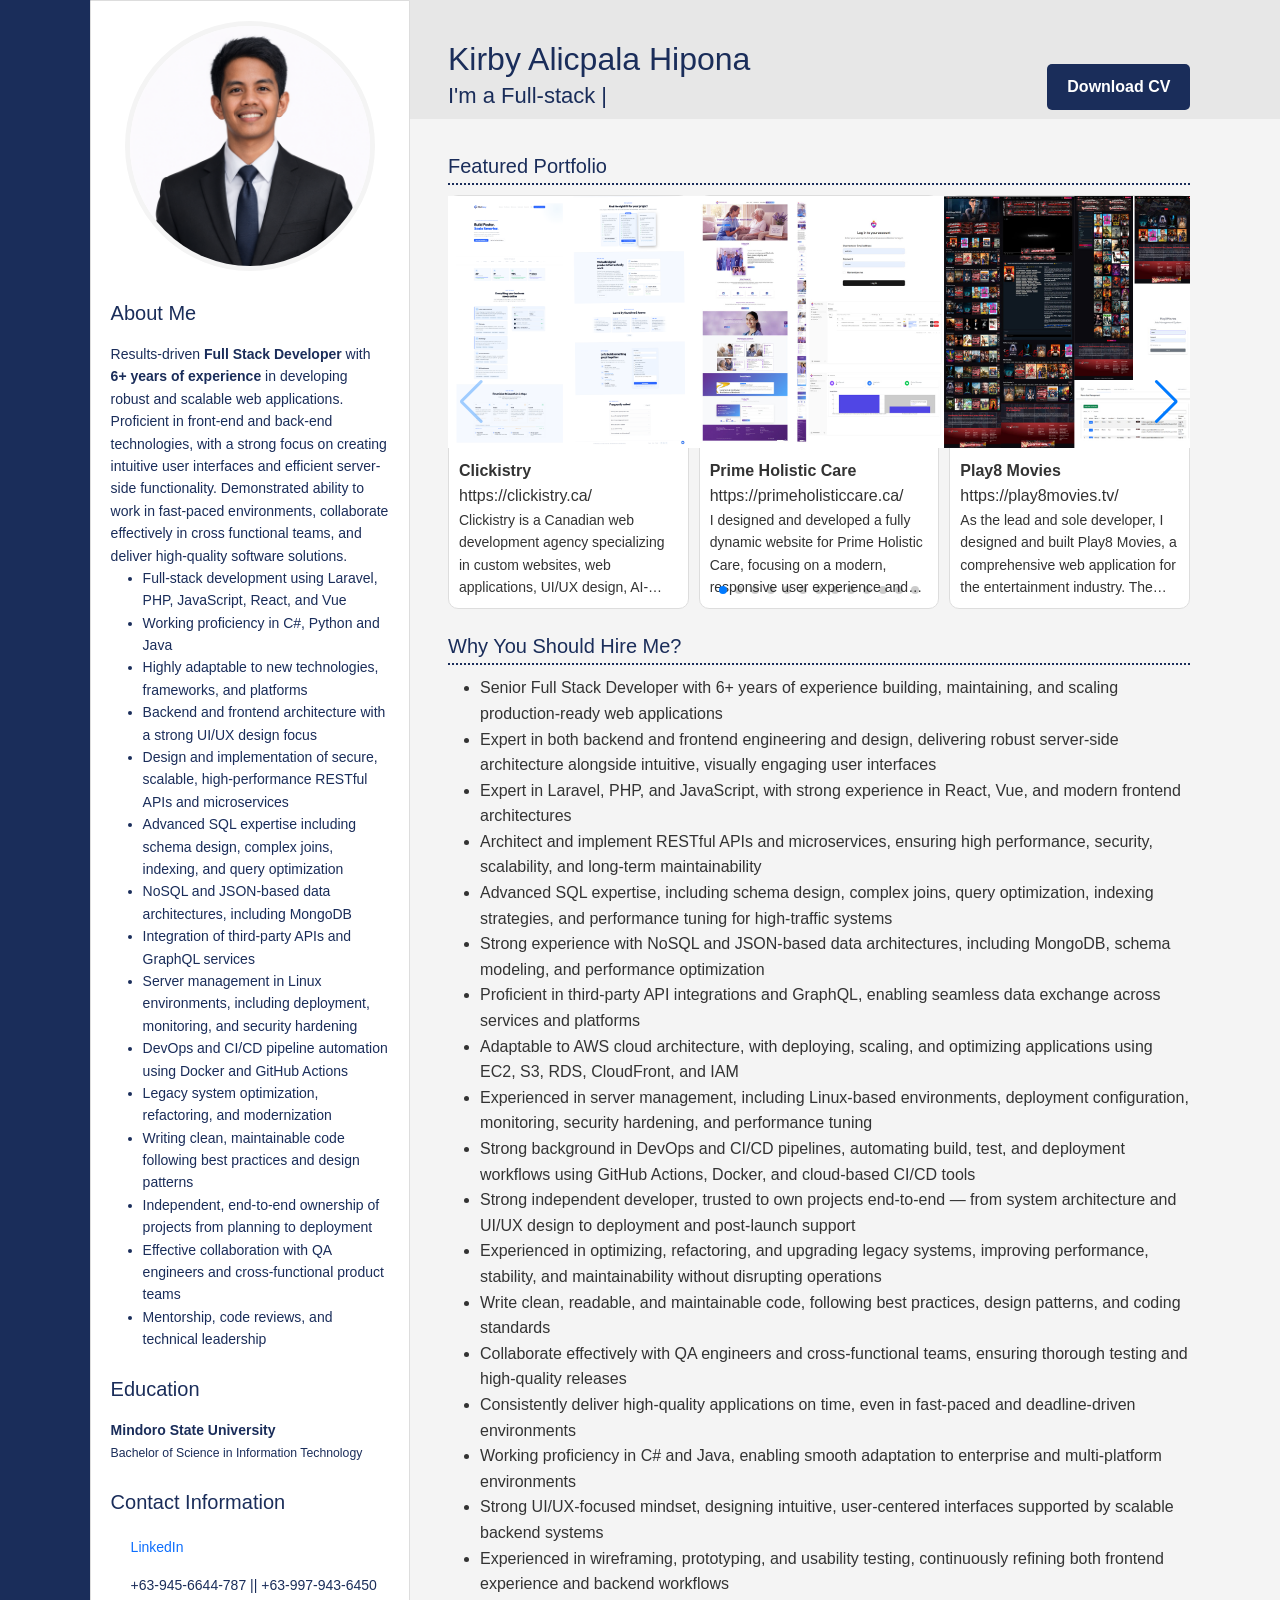
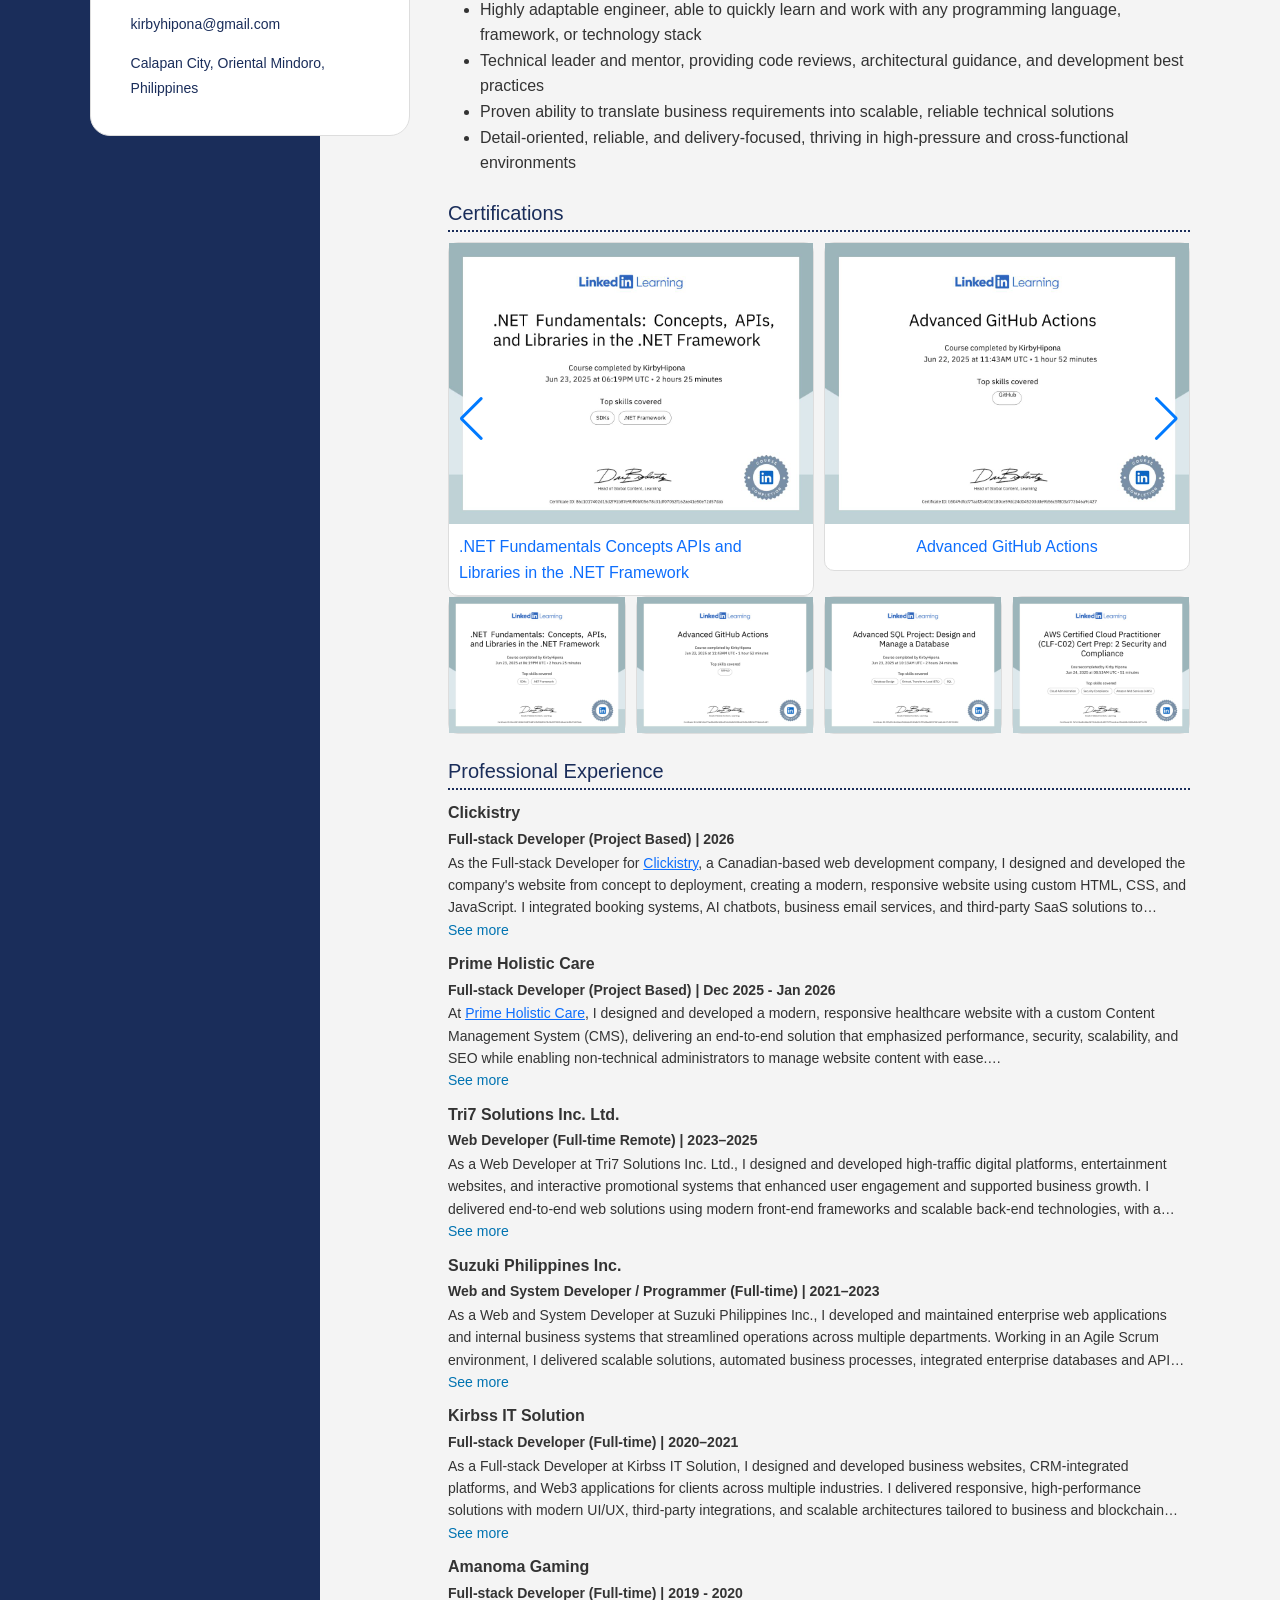
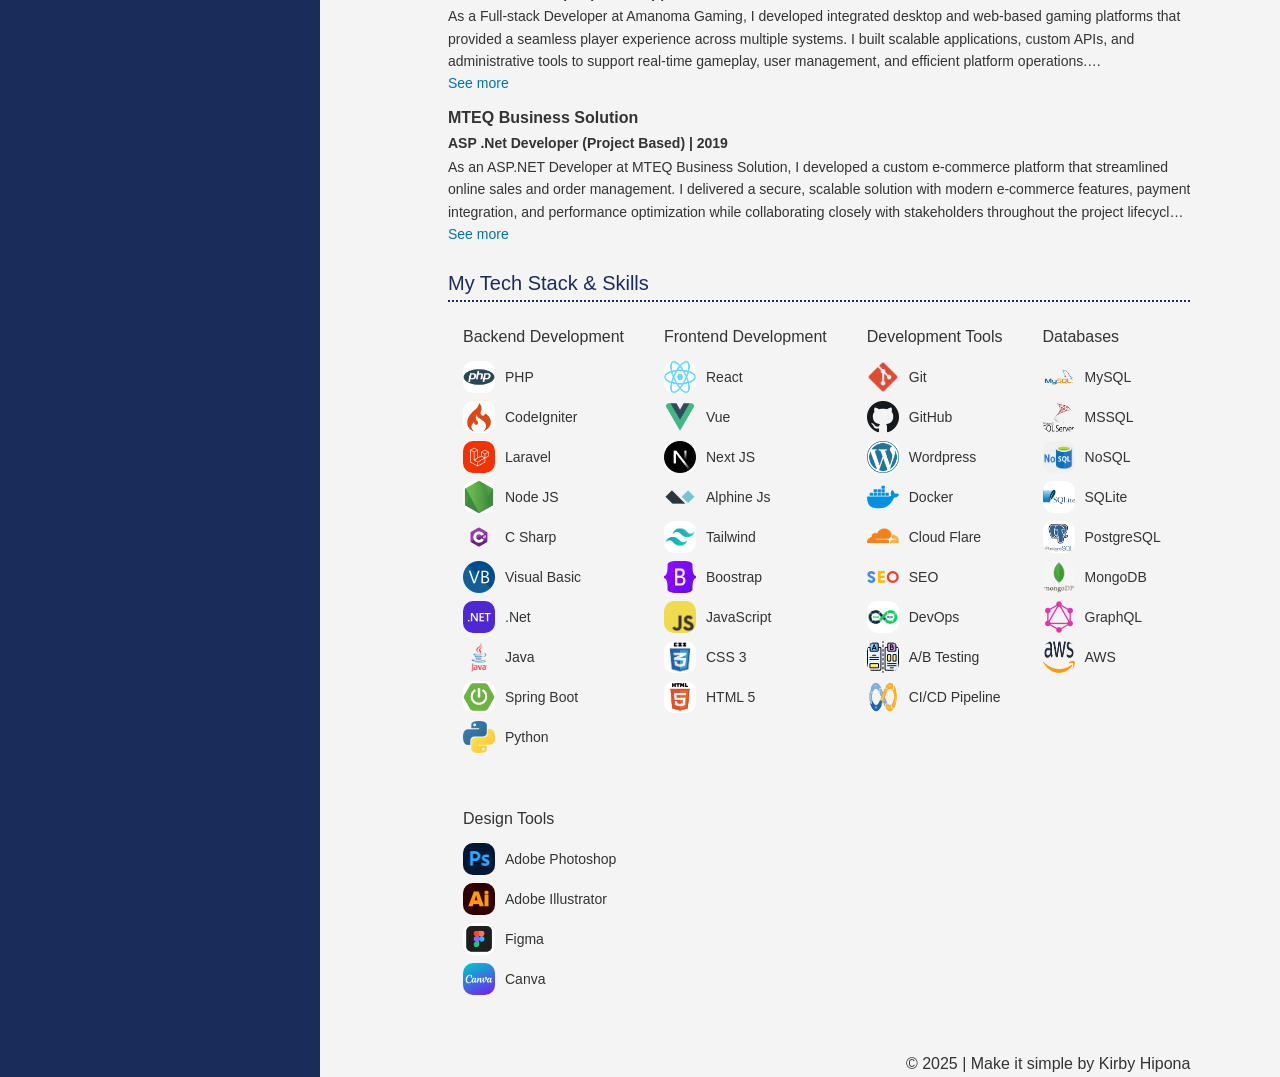
==== commit 16d63d85: "Update CV" ====
--- a/index.html
+++ b/index.html
@@ -1370,7 +1370,7 @@
                             <img id="modal-img" src="" alt="" class="img-fluid" />
                         </div>
                         <div class="media-content">
-                            <p><strong id="modal-title"></strong> <span id="project-link"></span></p>
+                            <p><strong id="modal-title"></strong></p>
                             <small id="modal-content"></small>
                             <!-- <div class="mt-4">
                                 <p class="mb-3"><strong>Technologies</strong></p>
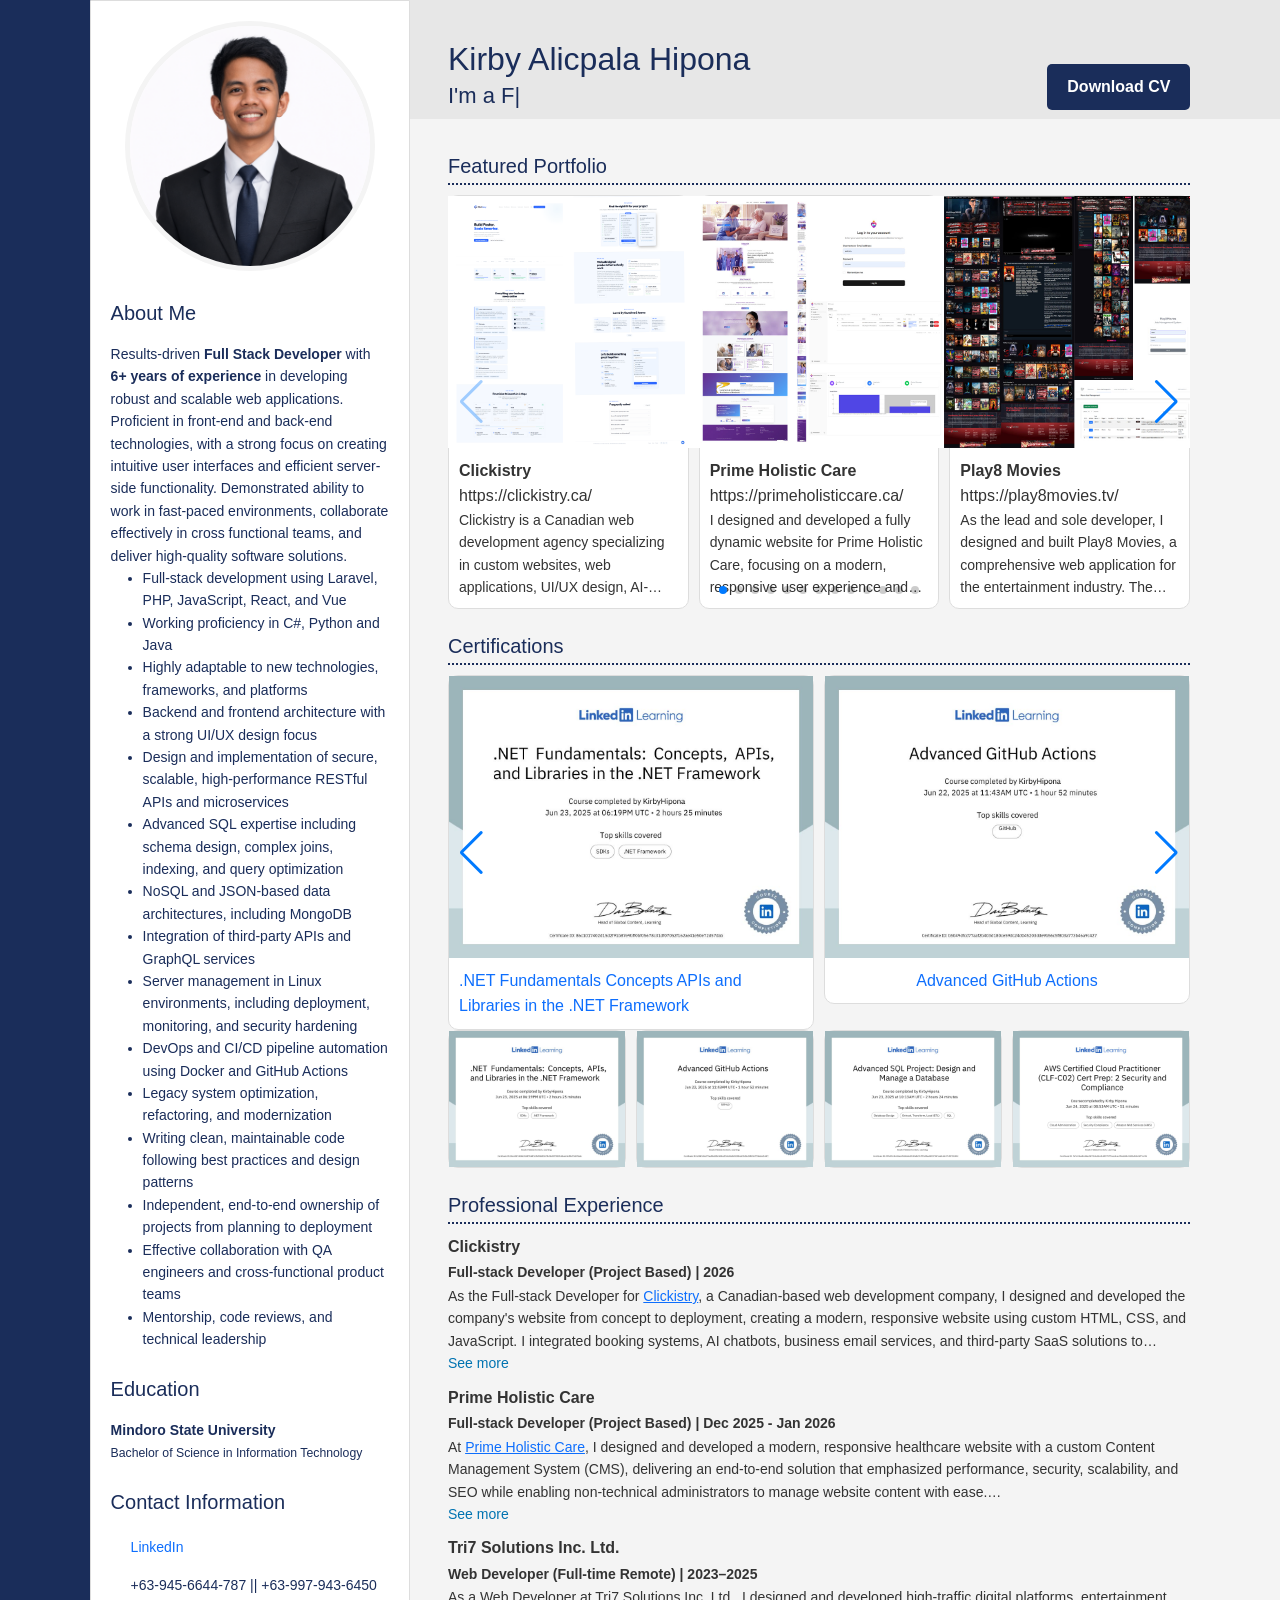
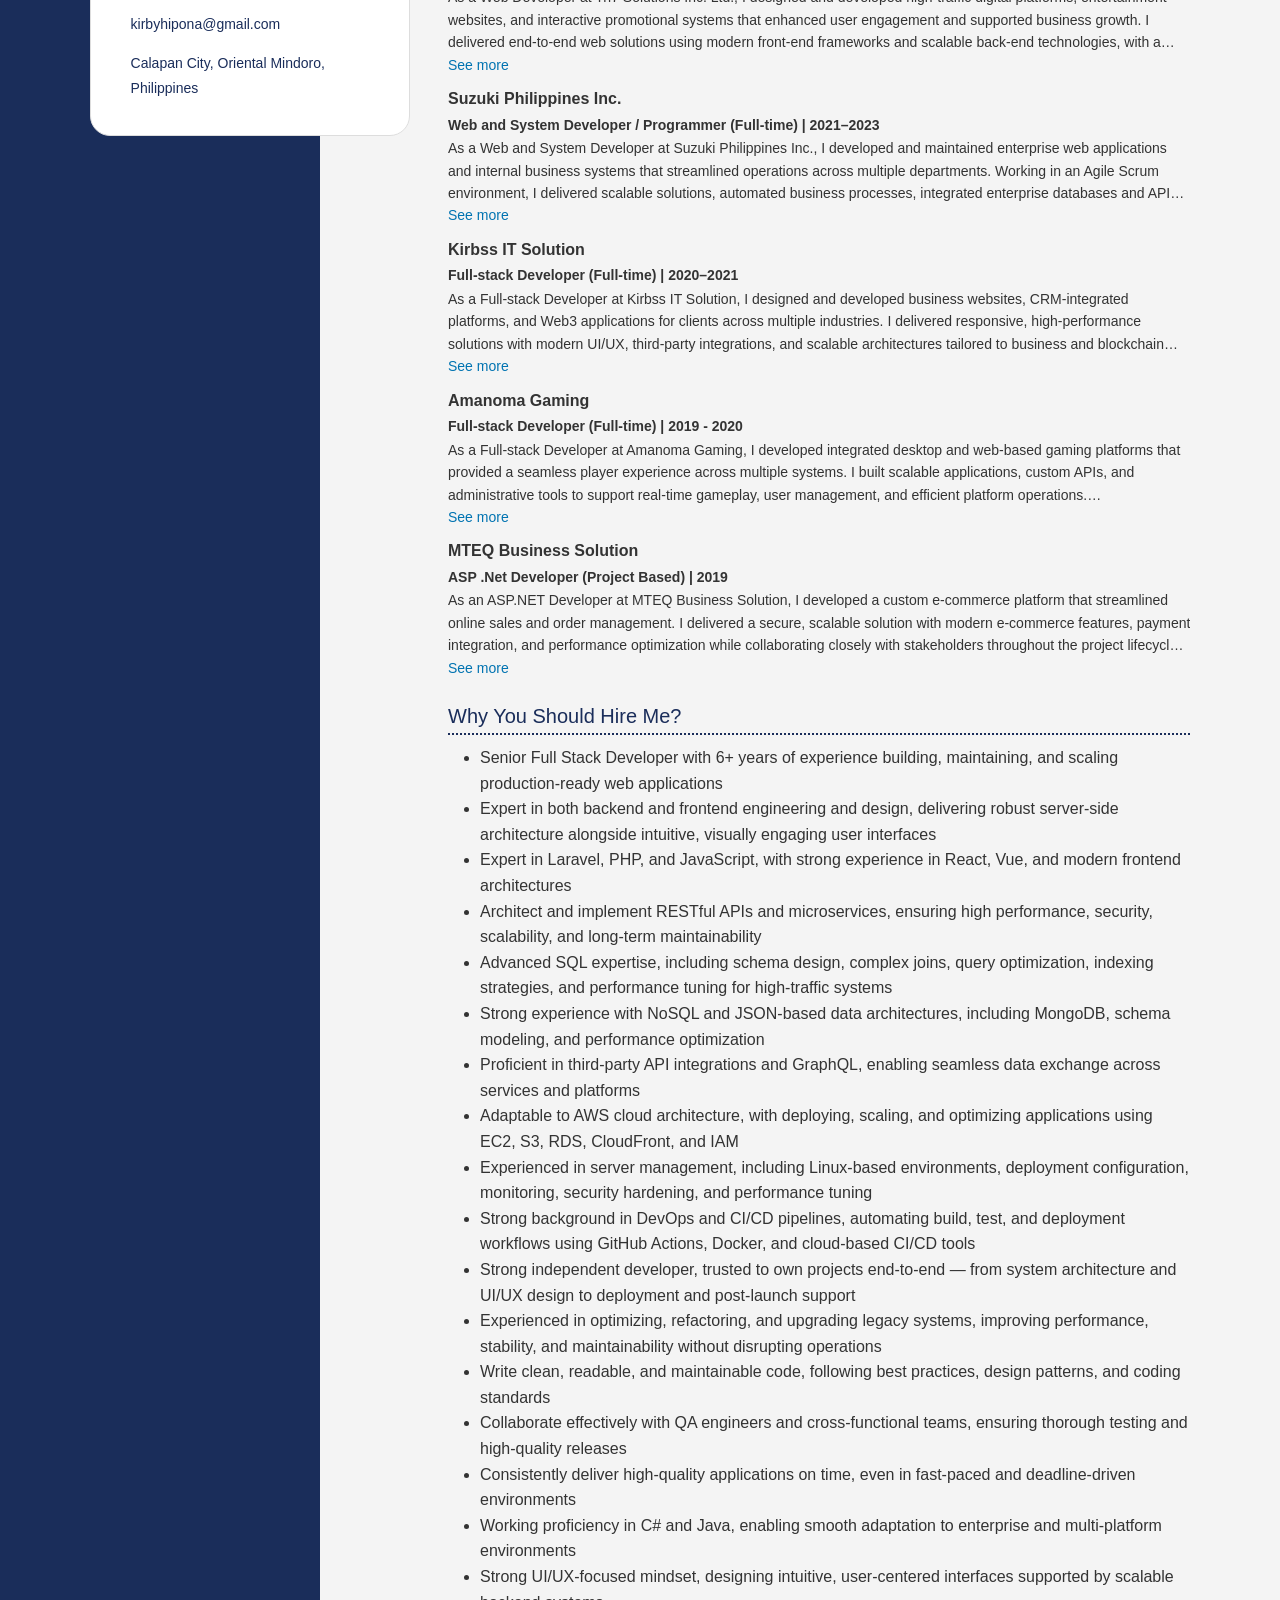
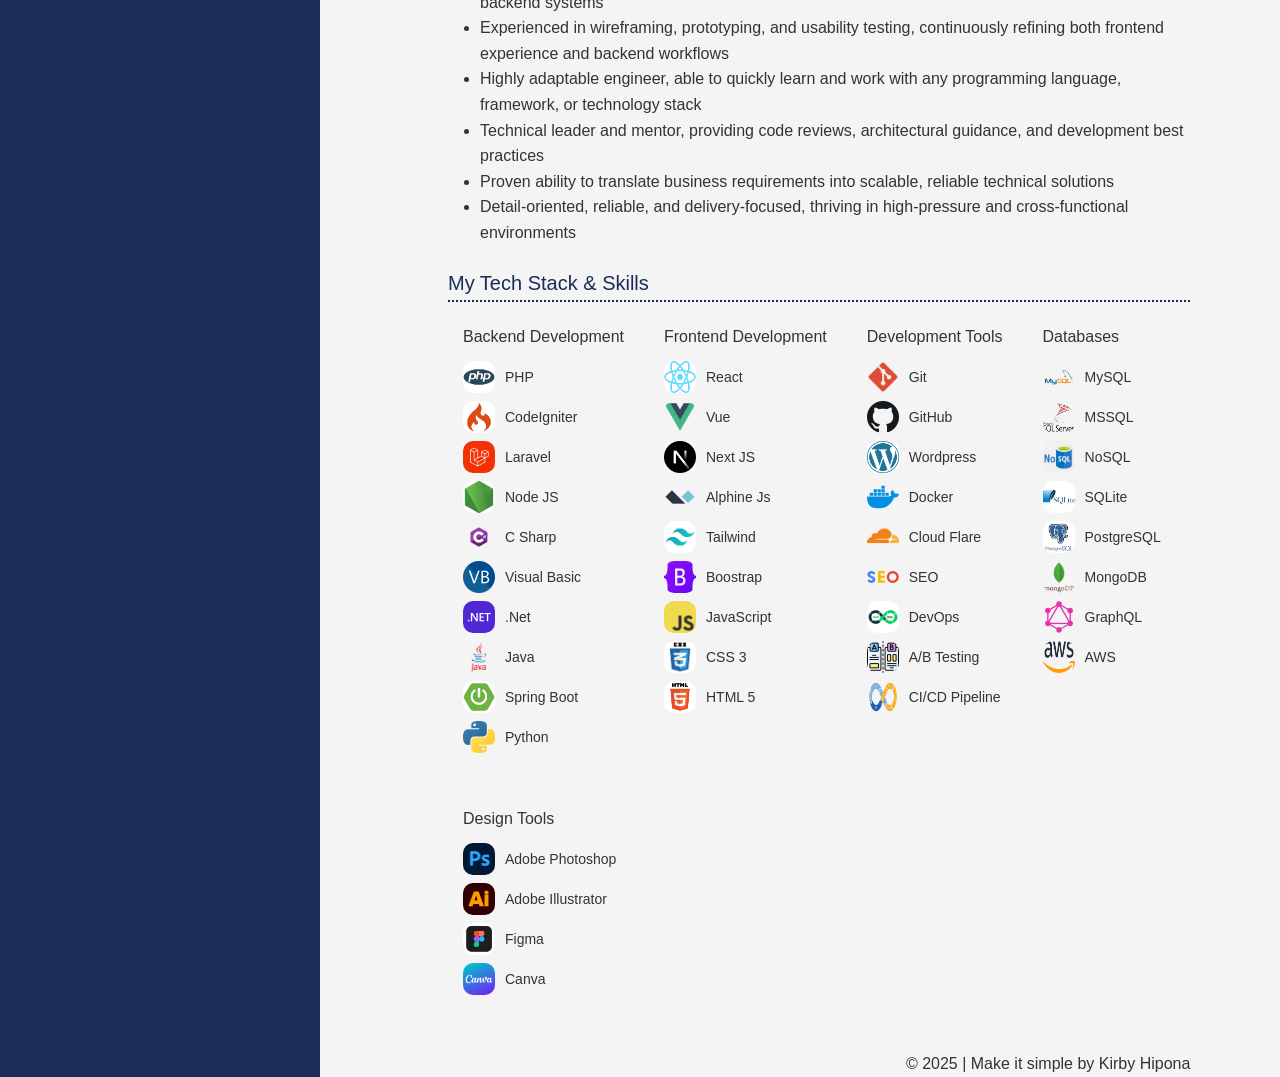
==== commit 9e0c14d1: "Portfolio Updates" ====
--- a/index.html
+++ b/index.html
@@ -522,6 +522,682 @@
                         <div class="swiper-button-prev"></div>
                         <div class="swiper-pagination"></div>
                     </div>
+                </div>
+            </section>
+                   <section class="section tech">
+                <div class="main-wrapper">
+                    <h2><i class="fas fa-certificate"></i> Certifications</h2>
+                    <div class="swiper myCertSwiper">
+                        <div class="swiper-wrapper">
+                            <div class="swiper-slide">
+                                <div class="swiper-image">
+                                    <img src="assets/img/cert/images/22.jpg"
+                                        alt=" .NET Fundamentals Concepts APIs and Libraries in the .NET Framework">
+                                </div>
+
+                                <div class="swiper-content">
+                                    <a href="assets/img/cert/CertificateOfCompletion_.NET%20Fundamentals%20Concepts%20APIs%20and%20Libraries%20in%20the%20.NET%20Framework.pdf"
+                                        target="_blank" rel="noopener noreferrer">
+                                        .NET Fundamentals Concepts APIs and Libraries in the .NET Framework
+                                    </a>
+
+                                </div>
+                            </div>
+                            <div class="swiper-slide">
+                                <div class="swiper-image">
+                                    <img src="assets/img/cert/images/21.jpg" alt="Advanced GitHub Actions">
+                                </div>
+                                <div class="swiper-content">
+                                    <a href="assets/img/cert/CertificateOfCompletion_Advanced GitHub Actions.pdf"
+                                        target="_blank" rel="noopener noreferrer">
+                                        Advanced GitHub Actions
+                                    </a>
+                                </div>
+                            </div>
+                            <div class="swiper-slide">
+                                <div class="swiper-image">
+                                    <img src="assets/img/cert/images/20.jpg"
+                                        alt="Advanced SQL Project Design and Manage a Database">
+                                </div>
+                                <div class="swiper-content">
+                                    <a href="assets/img/cert/CertificateOfCompletion_Advanced SQL Project Design and Manage a Database.pdf"
+                                        target="_blank" rel="noopener noreferrer">
+                                        Advanced SQL Project Design and Manage a Database
+                                    </a>
+                                </div>
+                            </div>
+                            <div class="swiper-slide">
+                                <div class="swiper-image">
+                                    <img src="assets/img/cert/images/19.jpg"
+                                        alt=" AWS Certified Cloud Practitioner CLFC02 Cert Prep 2 Security and Compliance">
+                                </div>
+                                <div class="swiper-content">
+                                    <a href="assets/img/cert/CertificateOfCompletion_AWS Certified Cloud Practitioner CLFC02 Cert Prep 2 Security and Compliance.pdf"
+                                        target="_blank" rel="noopener noreferrer">
+                                        AWS Certified Cloud Practitioner CLFC02 Cert Prep 2 Security and Compliance
+                                    </a>
+                                </div>
+                            </div>
+                            <div class="swiper-slide">
+                                <div class="swiper-image">
+                                    <img src="assets/img/cert/images/18.jpg"
+                                        alt="AWS Certified Cloud Practitioner CLFC02 Cert Prep 3 Cloud Technology and Services">
+                                </div>
+                                <div class="swiper-content">
+                                    <a href="assets/img/cert/CertificateOfCompletion_AWS Certified Cloud Practitioner CLFC02 Cert Prep 3 Cloud Technology and Services.pdf"
+                                        target="_blank" rel="noopener noreferrer">
+                                        AWS Certified Cloud Practitioner CLFC02 Cert Prep 3 Cloud Technology and
+                                        Services
+                                    </a>
+                                </div>
+                            </div>
+                            <div class="swiper-slide">
+                                <div class="swiper-image">
+                                    <img src="assets/img/cert/images/17.jpg"
+                                        alt="AWS Certified Cloud Practitioner CLFC02 Cert Prep 4 Billing Pricing And Support">
+                                </div>
+                                <div class="swiper-content">
+                                    <a href="assets/img/cert/CertificateOfCompletion_AWS Certified Cloud Practitioner CLFC02 Cert Prep 4 Billing Pricing And Support.pdf"
+                                        target="_blank" rel="noopener noreferrer">
+                                        AWS Certified Cloud Practitioner CLFC02 Cert Prep 4 Billing Pricing And
+                                        Support
+                                    </a>
+                                </div>
+                            </div>
+                            <div class="swiper-slide">
+                                <div class="swiper-image">
+                                    <img src="assets/img/cert/images/16.jpg"
+                                        alt="AWS Essential Training for Developers">
+                                </div>
+                                <div class="swiper-content">
+                                    <a href="assets/img/cert/CertificateOfCompletion_AWS Essential Training for Developers.pdf"
+                                        target="_blank" rel="noopener noreferrer">
+                                        AWS Essential Training for Developers
+                                    </a>
+                                </div>
+                            </div>
+                            <div class="swiper-slide">
+                                <div class="swiper-image">
+                                    <img src="assets/img/cert/images/15.jpg" alt="BackEnd Web Development with .NET">
+                                </div>
+                                <div class="swiper-content">
+                                    <a href="assets/img/cert/CertificateOfCompletion_BackEnd Web Development with .NET.pdf"
+                                        target="_blank" rel="noopener noreferrer">
+                                        BackEnd Web Development with .NET
+                                    </a>
+                                </div>
+                            </div>
+                            <div class="swiper-slide">
+                                <div class="swiper-image">
+                                    <img src="assets/img/cert/images/14.jpg"
+                                        alt="Building RESTful APIs with Node.js and Express">
+                                </div>
+                                <div class="swiper-content">
+                                    <a href="assets/img/cert/CertificateOfCompletion_Building RESTful APIs with Node.js and Express.pdf"
+                                        target="_blank" rel="noopener noreferrer">
+                                        Building RESTful APIs with Node.js and Express
+                                    </a>
+                                </div>
+                            </div>
+                            <div class="swiper-slide">
+                                <div class="swiper-image">
+                                    <img src="assets/img/cert/images/13.jpg" alt="C# and .NET Essential Training">
+                                </div>
+                                <div class="swiper-content">
+                                    <a href="assets/img/cert/CertificateOfCompletion_C and .NET Essential Training.pdf"
+                                        target="_blank" rel="noopener noreferrer">
+                                        C# and .NET Essential Training
+                                    </a>
+                                </div>
+                            </div>
+                            <div class="swiper-slide">
+                                <div class="swiper-image">
+                                    <img src="assets/img/cert/images/12.jpg" alt="Learning Docker">
+                                </div>
+                                <div class="swiper-content">
+                                    <a href="assets/img/cert/CertificateOfCompletion_Learning Docker.pdf"
+                                        target="_blank" rel="noopener noreferrer">
+                                        Learning Docker
+                                    </a>
+                                </div>
+                            </div>
+                            <div class="swiper-slide">
+                                <div class="swiper-image">
+                                    <img src="assets/img/cert/images/11.jpg" alt="Learning Kubernetes">
+                                </div>
+                                <div class="swiper-content">
+                                    <a href="assets/img/cert/CertificateOfCompletion_Learning Kubernetes.pdf"
+                                        target="_blank" rel="noopener noreferrer">
+                                        Learning Kubernetes
+                                    </a>
+                                </div>
+                            </div>
+                            <div class="swiper-slide">
+                                <div class="swiper-image">
+                                    <img src="assets/img/cert/images/10.jpg" alt="Node.js Essential Training">
+                                </div>
+                                <div class="swiper-content">
+                                    <a href="assets/img/cert/CertificateOfCompletion_Node.js Essential Training.pdf"
+                                        target="_blank" rel="noopener noreferrer">
+                                        Node.js Essential Training
+                                    </a>
+                                </div>
+                            </div>
+                            <div class="swiper-slide">
+                                <div class="swiper-image">
+                                    <img src="assets/img/cert/images/9.jpg"
+                                        alt="Node.js Web Servers Tests and Deployment">
+                                </div>
+                                <div class="swiper-content">
+                                    <a href="assets/img/cert/CertificateOfCompletion_Node.js Web Servers Tests and Deployment.pdf"
+                                        target="_blank" rel="noopener noreferrer">
+                                        Node.js Web Servers Tests and Deployment
+                                    </a>
+                                </div>
+                            </div>
+                            <div class="swiper-slide">
+                                <div class="swiper-image">
+                                    <img src="assets/img/cert/images/8.jpg"
+                                        alt="NoSQL Data Modeling Essential Training">
+                                </div>
+                                <div class="swiper-content">
+                                    <a href="assets/img/cert/CertificateOfCompletion_NoSQL Data Modeling Essential Training.pdf"
+                                        target="_blank" rel="noopener noreferrer">
+                                        NoSQL Data Modeling Essential Training
+                                    </a>
+                                </div>
+                            </div>
+                            <div class="swiper-slide">
+                                <div class="swiper-image">
+                                    <img src="assets/img/cert/images/7.jpg" alt=" PHP Essential Training">
+                                </div>
+                                <div class="swiper-content">
+                                    <a href="assets/img/cert/CertificateOfCompletion_PHP Essential Training.pdf"
+                                        target="_blank" rel="noopener noreferrer">
+                                        PHP Essential Training
+                                    </a>
+                                </div>
+                            </div>
+                            <div class="swiper-slide">
+                                <div class="swiper-image">
+                                    <img src="assets/img/cert/images/6.jpg"
+                                        alt="Practical GitHub Project Management and Collaboration">
+                                </div>
+                                <div class="swiper-content">
+                                    <a href="assets/img/cert/CertificateOfCompletion_Practical GitHub Project Management and Collaboration.pdf"
+                                        target="_blank" rel="noopener noreferrer">
+                                        Practical GitHub Project Management and Collaboration
+                                    </a>
+                                </div>
+                            </div>
+                            <div class="swiper-slide">
+                                <div class="swiper-image">
+                                    <img src="assets/img/cert/images/5.jpg" alt="React Essential Training">
+                                </div>
+                                <div class="swiper-content">
+                                    <a href="assets/img/cert/CertificateOfCompletion_React Essential Training.pdf"
+                                        target="_blank" rel="noopener noreferrer">
+                                        React Essential Training
+                                    </a>
+                                </div>
+                            </div>
+                            <div class="swiper-slide">
+                                <div class="swiper-image">
+                                    <img src="assets/img/cert/images/4.jpg" alt="SQL for Data Analysis">
+                                </div>
+                                <div class="swiper-content">
+                                    <a href="assets/img/cert/CertificateOfCompletion_SQL for Data Analysis.pdf"
+                                        target="_blank" rel="noopener noreferrer">
+                                        SQL for Data Analysis
+                                    </a>
+                                </div>
+                            </div>
+                            <div class="swiper-slide">
+                                <div class="swiper-image">
+                                    <img src="assets/img/cert/images/3.jpg" alt="TypeScript Essential Training">
+                                </div>
+                                <div class="swiper-content">
+                                    <a href="assets/img/cert/CertificateOfCompletion_TypeScript Essential Training.pdf"
+                                        target="_blank" rel="noopener noreferrer">
+                                        TypeScript Essential Training
+                                    </a>
+                                </div>
+                            </div>
+                            <div class="swiper-slide">
+                                <div class="swiper-image">
+                                    <img src="assets/img/cert/images/2.jpg" alt="TypeScript for JavaScript Developers">
+                                </div>
+                                <div class="swiper-content">
+                                    <a href="assets/img/cert/CertificateOfCompletion_TypeScript for JavaScript Developers.pdf"
+                                        target="_blank" rel="noopener noreferrer">
+                                        TypeScript for JavaScript Developers
+                                    </a>
+                                </div>
+                            </div>
+                            <div class="swiper-slide">
+                                <div class="swiper-image">
+                                    <img src="assets/img/cert/images/1.jpg" alt="Vue.js 3 Essential Training">
+                                </div>
+                                <div class="swiper-content">
+                                    <a href="assets/img/cert/CertificateOfCompletion_Vue.js 3 Essential Training.pdf"
+                                        target="_blank" rel="noopener noreferrer">
+                                        Vue.js 3 Essential Training
+                                    </a>
+                                </div>
+                            </div>
+                        </div>
+                        <div class="swiper-button-next"></div>
+                        <div class="swiper-button-prev"></div>
+                        <div class="swiper-pagination"></div>
+                    </div>
+                    <div thumbsSlider="" class="swiper myCertSwiper2">
+                        <div class="swiper-wrapper">
+                            <div class="swiper-slide">
+                                <img src="assets/img/cert/images/22.jpg"
+                                    alt=" .NET Fundamentals Concepts APIs and Libraries in the .NET Framework">
+                            </div>
+                            <div class="swiper-slide">
+                                <img src="assets/img/cert/images/21.jpg" alt="Advanced GitHub Actions">
+                            </div>
+                            <div class="swiper-slide">
+                                <img src="assets/img/cert/images/20.jpg"
+                                    alt="Advanced SQL Project Design and Manage a Database">
+                            </div>
+                            <div class="swiper-slide">
+                                <img src="assets/img/cert/images/19.jpg"
+                                    alt=" AWS Certified Cloud Practitioner CLFC02 Cert Prep 2 Security and Compliance">
+                            </div>
+                            <div class="swiper-slide">
+                                <img src="assets/img/cert/images/18.jpg"
+                                    alt="AWS Certified Cloud Practitioner CLFC02 Cert Prep 3 Cloud Technology and Services">
+                            </div>
+                            <div class="swiper-slide">
+                                <img src="assets/img/cert/images/17.jpg"
+                                    alt="AWS Certified Cloud Practitioner CLFC02 Cert Prep 4 Billing Pricing And Support">
+                            </div>
+                            <div class="swiper-slide">
+                                <img src="assets/img/cert/images/16.jpg" alt="AWS Essential Training for Developers">
+                            </div>
+                            <div class="swiper-slide">
+                                <img src="assets/img/cert/images/15.jpg" alt="BackEnd Web Development with .NET">
+                            </div>
+                            <div class="swiper-slide">
+                                <img src="assets/img/cert/images/14.jpg"
+                                    alt="Building RESTful APIs with Node.js and Express">
+                            </div>
+                            <div class="swiper-slide">
+                                <img src="assets/img/cert/images/13.jpg" alt="C# and .NET Essential Training">
+                            </div>
+                            <div class="swiper-slide">
+                                <img src="assets/img/cert/images/12.jpg" alt="Learning Docker">
+                            </div>
+                            <div class="swiper-slide">
+                                <img src="assets/img/cert/images/11.jpg" alt="Learning Kubernetes">
+                            </div>
+                            <div class="swiper-slide">
+                                <img src="assets/img/cert/images/10.jpg" alt="Node.js Essential Training">
+                            </div>
+                            <div class="swiper-slide">
+                                <img src="assets/img/cert/images/9.jpg" alt="Node.js Web Servers Tests and Deployment">
+                            </div>
+                            <div class="swiper-slide">
+                                <img src="assets/img/cert/images/8.jpg" alt="NoSQL Data Modeling Essential Training">
+                            </div>
+                            <div class="swiper-slide">
+                                <img src="assets/img/cert/images/7.jpg" alt=" PHP Essential Training">
+                            </div>
+                            <div class="swiper-slide">
+                                <img src="assets/img/cert/images/6.jpg"
+                                    alt="Practical GitHub Project Management and Collaboration">
+                            </div>
+                            <div class="swiper-slide">
+                                <img src="assets/img/cert/images/5.jpg" alt="React Essential Training">
+                            </div>
+                            <div class="swiper-slide">
+                                <img src="assets/img/cert/images/4.jpg" alt="SQL for Data Analysis">
+                            </div>
+                            <div class="swiper-slide">
+                                <img src="assets/img/cert/images/3.jpg" alt="TypeScript Essential Training">
+                            </div>
+                            <div class="swiper-slide">
+                                <img src="assets/img/cert/images/2.jpg" alt="TypeScript for JavaScript Developers">
+                            </div>
+                            <div class="swiper-slide">
+                                <img src="assets/img/cert/images/1.jpg" alt="Vue.js 3 Essential Training">
+                            </div>
+                        </div>
+                    </div>
+
+                </div>
+            </section>
+              <section class="section work-exp">
+                <div class="main-wrapper">
+                    <h2><i class="fas fa-briefcase"></i> Professional Experience</h2>
+                    <ul id="work-experience-list">
+                        <li>
+                            <p><strong>Clickistry</strong></p>
+                            <small><strong>Full-stack Developer (Project Based) | 2026</strong></small><br />
+                            <!-- <small><strong>Tech Stack : </strong> Laravel, PHP, Alphine.js, React.js,
+                                MySQL, REST APIs, Git, Github, HTML, CSS, Boostrap, Tailwind CSS, Javascript, AWS,
+                                CloudFlare, Cpanel, SEO</small> -->
+                            <small>
+                                <div class="job-summary">
+                                    As the Full-stack Developer for <a href="#" class="showcase" data-id="clickistry"
+                                        data-bs-toggle="modal" data-bs-target="#nft">Clickistry</a>, a Canadian-based
+                                    web development company, I designed and developed the company's website from concept
+                                    to deployment, creating a modern, responsive website using custom HTML, CSS, and
+                                    JavaScript. I integrated booking systems, AI chatbots, business email services, and
+                                    third-party SaaS solutions to enhance business operations. I also developed an
+                                    automated Project Budget Estimator to simplify client inquiries. Additionally, I
+                                    managed server deployment, hosting configuration, cPanel administration, Cloudflare
+                                    optimization, and implemented SEO, security, and performance best practices to
+                                    deliver a fast, reliable, and scalable digital platform.
+                                    <br>
+                                    <br>
+                                    <ul class="project-bullet">
+                                        <li>Designed and developed a modern, responsive website from concept to
+                                            deployment using
+                                            custom HTML, CSS, and JavaScript.</li>
+                                        <li>Integrated booking systems, AI chatbots, business email services, and
+                                            third-party
+                                            SaaS solutions.</li>
+                                        <li>Developed an automated Project Budget Estimator to streamline client
+                                            inquiries and
+                                            lead generation.</li>
+                                        <li>Configured and managed server deployment, hosting, cPanel, DNS, SSL, and
+                                            Cloudflare.
+                                        </li>
+                                        <li>Implemented SEO, performance optimization, and website security best
+                                            practices.</li>
+                                        <li>Optimized user experience, accessibility, and cross-browser compatibility
+                                            across
+                                            desktop and mobile devices.</li>
+                                    </ul>
+                                    <br>
+                                </div>
+                                <div><span class="see-more-link">See more</span></div>
+                            </small>
+
+
+                        </li>
+                        <li>
+                            <p><strong>Prime Holistic Care</strong></p>
+                            <small><strong>Full-stack Developer (Project Based) | Dec 2025 - Jan
+                                    2026</strong></small><br />
+                            <!-- <small><strong>Tech Stack : </strong> Laravel, PHP, Alphine.js, React.js,
+                                MySQL, REST APIs, Git, Github, HTML, CSS, Boostrap, Tailwind CSS, Javascript, AWS,
+                                CloudFlare, Cpanel, SEO</small> -->
+                            <small>
+                                <div class="job-summary">
+                                    At <a href="#" class="showcase" data-id="prime" data-bs-toggle="modal"
+                                        data-bs-target="#nft">Prime Holistic Care</a>, I designed and developed a
+                                    modern,
+                                    responsive healthcare website with a custom Content Management System (CMS),
+                                    delivering an end-to-end solution that emphasized performance, security,
+                                    scalability, and SEO while enabling non-technical administrators to manage website
+                                    content with ease.
+                                    <br>
+                                    <br>
+                                    <ul class=" project-bullet">
+                                        <li>Customized and developed a responsive healthcare website using React.js,
+                                            Laravel 12,
+                                            and MySQL.</li>
+                                        <li>Built a scalable Content Management System (CMS) for dynamic management of
+                                            pages,
+                                            services, and website content.</li>
+                                        <li>Integrated RESTful APIs and optimized database performance for improved
+                                            speed and
+                                            reliability.</li>
+                                        <li>Deployed and maintained the application on Cloud Server with cPanel,
+                                            Cloudflare, and
+                                            SSL configuration.
+                                        </li>
+                                        <li>Implemented SEO, performance optimization, and website security best
+                                            practices.</li>
+                                        <li>Delivered the project independently from UI/UX implementation to deployment
+                                            and
+                                            post-launch maintenance.</li>
+                                    </ul>
+                                    <br>
+                                </div>
+                                <div><span class="see-more-link">See more</span></div>
+                            </small>
+
+                        </li>
+                        <li>
+                            <p><strong>Tri7 Solutions Inc. Ltd.</strong></p>
+                            <small><strong>Web Developer (Full-time Remote) | 2023–2025</strong></small><br />
+                            <!-- <small><strong>Tech Stack : </strong> Laravel, CodeIgniter, PHP, Python, Vue.js, React.js,
+                                Next.js,
+                                MySQL, REST APIs, Git, Github, HTML, CSS, Boostrap, Tailwind CSS, Javascript, AWS,
+                                CloudFlare, Cpanel, SEO, MongoDB, GraphQL, NoSQL</small> -->
+                            <small>
+                                <div class="job-summary">
+                                    As a Web Developer at Tri7 Solutions Inc. Ltd., I designed and developed
+                                    high-traffic digital platforms, entertainment websites, and interactive promotional
+                                    systems that enhanced user engagement and supported business growth. I delivered
+                                    end-to-end web solutions using modern front-end frameworks and scalable back-end
+                                    technologies, with a strong focus on performance, maintainability, and user
+                                    experience.
+
+                                    <br>
+                                    <br>
+                                    <ul class=" project-bullet">
+                                        <li>Designed and developed the <a href="#" class="showcase" data-id="play8"
+                                                data-bs-toggle="modal" data-bs-target="#nft">Playme Movies</a> and <a
+                                                href="#" class="showcase" data-id="olemovie" data-bs-toggle="modal"
+                                                data-bs-target="#nft">Olemovies</a> platforms with responsive
+                                            , user-focused interfaces and SEO best practices.</li>
+                                        <li>Integrated third-party APIs and SaaS solutions to extend platform
+                                            functionality and automate business processes.</li>
+                                        <li>Built interactive promotional systems, including <a href="#"
+                                                class="showcase" data-id="christmasevent" data-bs-toggle="modal"
+                                                data-bs-target="#nft">Christmas
+                                                bonus games</a>, <a href="#" class="showcase" data-id="scratchcards"
+                                                data-bs-toggle="modal" data-bs-target="#nft">scratch
+                                                card campaigns</a>, and digital marketing features.</li>
+                                        <li>Developed a comprehensive <a href="#" class="showcase" data-id="rewardspage"
+                                                data-bs-toggle="modal" data-bs-target="#nft">Players
+                                                Rewards </a> platform with a custom CMS for managing
+                                            promotions, events, rewards, and user engagement.</li>
+                                        <li>Engineered scalable back-end applications using Laravel, CodeIgniter, PHP,
+                                            and
+                                            MySQL.
+                                        </li>
+                                        <li>Integrated RESTful APIs and optimized database queries to improve
+                                            application
+                                            performance and reliability.</li>
+                                        <li>Collaborated with cross-functional teams to deliver new features, maintain
+                                            existing
+                                            platforms, and support business growth.</li>
+                                        <li>Applied best practices in responsive design, code quality, performance
+                                            optimization,
+                                            and version control throughout the development lifecycle.</li>
+                                    </ul>
+                                    <br>
+                                </div>
+                                <div><span class="see-more-link">See more</span></div>
+                            </small>
+
+                        </li>
+
+                        <li>
+                            <p><strong>Suzuki Philippines Inc.</strong></p>
+                            <small><strong>Web and System Developer / Programmer (Full-time) |
+                                    2021–2023</strong></small><br />
+                            <!-- <small><strong>Tech Stack : </strong> C#, Java, Visual Basic, .Net, PHP, React.js,
+                                MSSQL, MySQL, REST APIs, Git, Github, HTML, CSS, Javascript, Microsoft Servers,
+                                AWS</small> -->
+                            <small>
+                                <div class="job-summary">
+                                    As a Web and System Developer at Suzuki Philippines Inc., I developed and maintained
+                                    enterprise web applications and internal business systems that streamlined
+                                    operations across multiple departments. Working in an Agile Scrum environment, I
+                                    delivered scalable solutions, automated business processes, integrated enterprise
+                                    databases and APIs, and optimized system performance to support day-to-day business
+                                    operations.
+                                    <br>
+                                    <br>
+
+                                    <ul class=" project-bullet">
+                                        <li>Developed and maintained enterprise applications using C#, VB.NET, Java,
+                                            ASP.NET, React.js, and Microsoft SQL Server.</li>
+                                        <li>Built and enhanced the <a href="#" class="showcase" data-id="suzuki"
+                                                data-bs-toggle="modal" data-bs-target="#nft">Dealer Management
+                                                System
+                                                (DMS)</a>, including analytics, reporting, and dashboard modules.</li>
+                                        <li>Developed internal business systems, including the Online Statement of
+                                            Account <a href="#" class="showcase" data-id="suzuki-soa"
+                                                data-bs-toggle="modal" data-bs-target="#nft">SOA</a>, HR Dashboard,
+                                            Web-Based Bundy, Export System, and automated
+                                            reporting tools.</li>
+                                        <li>Created an <a href="#" class="showcase" data-id="suzuki-checker"
+                                                data-bs-toggle="modal" data-bs-target="#nft">Online Price Checker</a>
+                                            application to improve spare parts lookup
+                                            and support operations.
+                                        </li>
+                                        <li>Designed interactive dashboards and integrated enterprise APIs to
+                                            synchronize data across multiple business systems.</li>
+                                        <li>Optimized SQL queries, reporting processes, and application performance for
+                                            improved reliability and efficiency.</li>
+                                        <li>Managed Microsoft server environments, application deployment, and system
+                                            maintenance.</li>
+                                        <li>Collaborated in an Agile Scrum environment to deliver scalable, secure, and
+                                            business-critical solutions on schedule.</li>
+                                    </ul>
+                                    <br>
+
+                                </div>
+                                <div><span class="see-more-link">See more</span></div>
+                            </small>
+                        </li>
+                        <li>
+                            <p><strong>Kirbss IT Solution</strong></p>
+                            <small><strong>Full-stack Developer (Full-time) | 2020–2021</strong></small><br />
+                            <!-- <small><strong>Tech Stack : </strong> Laravel, CodeIgniter, PHP, Vue.js, React.js, Next.js,
+                                MySQL, REST APIs, Git, Github, HTML, CSS, Javascript, AWS, CloudFlare, Cpanel, SEO,
+                                MongoDB, GraphQL</small> -->
+                            <small>
+                                <div class="job-summary">
+                                    As a Full-stack Developer at Kirbss IT Solution, I designed and developed business
+                                    websites, CRM-integrated platforms, and Web3 applications for clients across
+                                    multiple industries. I delivered responsive, high-performance solutions with modern
+                                    UI/UX, third-party integrations, and scalable architectures tailored to business and
+                                    blockchain requirements.
+                                    <br>
+                                    <br>
+                                    <ul class=" project-bullet">
+                                        <li>Designed and developed the <a href="#" class="showcase" data-id="kirbss"
+                                                data-bs-toggle="modal" data-bs-target="#nft">Kirbss IT Solutions</a>
+                                            corporate website using
+                                            custom HTML, CSS, JavaScript, and PHP.</li>
+                                        <li>Built responsive landing pages and integrated CRM solutions to improve
+                                            client engagement and lead management.</li>
+                                        <li>Developed <a href="#" class="showcase" data-id="nft" data-bs-toggle="modal"
+                                                data-bs-target="#nft">NFTPRENUER</a>, a Web3 platform focused on
+                                            cryptocurrency and NFT solutions.</li>
+                                        <li>Built the <a href="#" class="showcase" data-id="dappchain"
+                                                data-bs-toggle="modal" data-bs-target="#nft">Dappchain</a> platform with
+                                            blockchain-focused features and modern web
+                                            technologies.
+                                        </li>
+                                        <li>Integrated third-party APIs and SaaS solutions to enhance platform
+                                            functionality and automation.</li>
+                                        <li>Implemented responsive design, SEO best practices, and performance
+                                            optimization across all projects.</li>
+                                        <li>Collaborated with stakeholders to deliver scalable, user-friendly solutions
+                                            from concept to deployment.</li>
+
+                                    </ul>
+                                    <br>
+
+                                </div>
+                                <div><span class="see-more-link">See more</span></div>
+                            </small>
+
+                        </li>
+                        <li>
+                            <p><strong>Amanoma Gaming</strong></p>
+                            <small><strong>Full-stack Developer (Full-time) | 2019 - 2020</strong></small><br />
+                            <!-- <small><strong>Tech Stack : </strong>Visual Basic, ASP .Net, PHP, Codeigniter, React.js,
+                                MySQL, REST APIs, HTML, CSS, Javascript</small> -->
+                            <small>
+                                <div class="job-summary">
+
+                                    As a Full-stack Developer at Amanoma Gaming, I developed integrated desktop and
+                                    web-based gaming platforms that provided a seamless player experience across
+                                    multiple systems. I built scalable applications, custom APIs, and administrative
+                                    tools to support real-time gameplay, user management, and efficient platform
+                                    operations.
+
+                                    <br>
+                                    <br>
+                                    <ul class=" project-bullet">
+                                        <li>Developed a <a href="#" class="showcase" data-id="amanoma-client"
+                                                data-bs-toggle="modal" data-bs-target="#nft">Windows desktop game
+                                                client</a> using Visual Basic with real-time
+                                            gameplay and secure user authentication.</li>
+                                        <li>Integrated VPN connectivity to provide secure and reliable access to gaming
+                                            services.</li>
+                                        <li>Built a <a href="#" class="showcase" data-id="amanoma-web"
+                                                data-bs-toggle="modal" data-bs-target="#nft">web-based gaming
+                                                platform</a> using PHP, CodeIgniter, and MS SQL Server.
+                                        </li>
+                                        <li>Integrated payment gateway services for secure deposits, withdrawals, and
+                                            transaction processing.</li>
+                                        <li>Developed RESTful APIs to synchronize data between desktop and web
+                                            applications.</li>
+                                        <li>Created a custom CMS for managing players, game configurations,
+                                            transactions, and platform content.
+                                        </li>
+                                        <li>Implemented account management, session handling, online betting features,
+                                            and real-time game data synchronization.</li>
+                                        <li>Optimized database performance, application reliability, and system
+                                            scalability for high-volume user activity.</li>
+                                        <li>Collaborated with stakeholders to deliver integrated desktop and web gaming
+                                            solutions from development through deployment.</li>
+
+                                    </ul>
+                                    <br>
+
+
+                                </div>
+                                <div><span class="see-more-link">See more</span></div>
+                            </small>
+
+                        </li>
+                        <li>
+                            <p><strong>MTEQ Business Solution</strong></p>
+                            <small><strong>ASP .Net Developer (Project Based)
+                                    | 2019</strong> </small><br />
+                            <!-- <small><strong>Tech Stack : </strong> C#, Java, Visual Basic, ASP .Net, PHP, React.js,
+                                MSSQL, REST APIs, HTML, CSS, Javascript</small> -->
+                            <small>
+                                <div class="job-summary">
+                                    As an ASP.NET Developer at MTEQ Business Solution, I developed a custom e-commerce
+                                    platform that streamlined online sales and order management. I delivered a secure,
+                                    scalable solution with modern e-commerce features, payment integration, and
+                                    performance optimization while collaborating closely with stakeholders throughout
+                                    the project lifecycle.
+                                    <br>
+                                    <br>
+                                    <ul class=" project-bullet">
+                                       
+                                        <li>Developed a custom e-commerce website using ASP.NET, C#, and Microsoft SQL Server.</li>
+                                        <li>Built product catalog, shopping cart, checkout, and order management functionalities.</li>
+                                        <li>Integrated secure payment gateway services for online transaction processing.
+                                        </li>
+                                        <li>Developed administrative tools for managing products, inventory, customers, and orders.</li>
+                                        <li>Optimized application performance, database queries, and overall system scalability.</li>
+                                        <li>Implemented responsive UI, security best practices, and cross-browser compatibility.</li>
+                                        <li>Collaborated with clients to gather requirements, deliver features, and provide post-deployment support.</li>
+                                    </ul>
+                                    <br>
+                                </div>
+                                <div><span class="see-more-link">See more</span></div>
+                            </small>
+                        </li>
+                    </ul>
                 </div>
             </section>
             <section class="section hire-me">
@@ -576,683 +1252,8 @@
                 </div>
 
             </section>
-            <section class="section tech">
-                <div class="main-wrapper">
-                    <h2><i class="fas fa-certificate"></i> Certifications</h2>
-                    <div class="swiper myCertSwiper">
-                        <div class="swiper-wrapper">
-                            <div class="swiper-slide">
-                                <div class="swiper-image">
-                                    <img src="assets/img/cert/images/22.jpg"
-                                        alt=" .NET Fundamentals Concepts APIs and Libraries in the .NET Framework">
-                                </div>
-
-                                <div class="swiper-content">
-                                    <a href="assets/img/cert/CertificateOfCompletion_.NET%20Fundamentals%20Concepts%20APIs%20and%20Libraries%20in%20the%20.NET%20Framework.pdf"
-                                        target="_blank" rel="noopener noreferrer">
-                                        .NET Fundamentals Concepts APIs and Libraries in the .NET Framework
-                                    </a>
-
-                                </div>
-                            </div>
-                            <div class="swiper-slide">
-                                <div class="swiper-image">
-                                    <img src="assets/img/cert/images/21.jpg" alt="Advanced GitHub Actions">
-                                </div>
-                                <div class="swiper-content">
-                                    <a href="assets/img/cert/CertificateOfCompletion_Advanced GitHub Actions.pdf"
-                                        target="_blank" rel="noopener noreferrer">
-                                        Advanced GitHub Actions
-                                    </a>
-                                </div>
-                            </div>
-                            <div class="swiper-slide">
-                                <div class="swiper-image">
-                                    <img src="assets/img/cert/images/20.jpg"
-                                        alt="Advanced SQL Project Design and Manage a Database">
-                                </div>
-                                <div class="swiper-content">
-                                    <a href="assets/img/cert/CertificateOfCompletion_Advanced SQL Project Design and Manage a Database.pdf"
-                                        target="_blank" rel="noopener noreferrer">
-                                        Advanced SQL Project Design and Manage a Database
-                                    </a>
-                                </div>
-                            </div>
-                            <div class="swiper-slide">
-                                <div class="swiper-image">
-                                    <img src="assets/img/cert/images/19.jpg"
-                                        alt=" AWS Certified Cloud Practitioner CLFC02 Cert Prep 2 Security and Compliance">
-                                </div>
-                                <div class="swiper-content">
-                                    <a href="assets/img/cert/CertificateOfCompletion_AWS Certified Cloud Practitioner CLFC02 Cert Prep 2 Security and Compliance.pdf"
-                                        target="_blank" rel="noopener noreferrer">
-                                        AWS Certified Cloud Practitioner CLFC02 Cert Prep 2 Security and Compliance
-                                    </a>
-                                </div>
-                            </div>
-                            <div class="swiper-slide">
-                                <div class="swiper-image">
-                                    <img src="assets/img/cert/images/18.jpg"
-                                        alt="AWS Certified Cloud Practitioner CLFC02 Cert Prep 3 Cloud Technology and Services">
-                                </div>
-                                <div class="swiper-content">
-                                    <a href="assets/img/cert/CertificateOfCompletion_AWS Certified Cloud Practitioner CLFC02 Cert Prep 3 Cloud Technology and Services.pdf"
-                                        target="_blank" rel="noopener noreferrer">
-                                        AWS Certified Cloud Practitioner CLFC02 Cert Prep 3 Cloud Technology and
-                                        Services
-                                    </a>
-                                </div>
-                            </div>
-                            <div class="swiper-slide">
-                                <div class="swiper-image">
-                                    <img src="assets/img/cert/images/17.jpg"
-                                        alt="AWS Certified Cloud Practitioner CLFC02 Cert Prep 4 Billing Pricing And Support">
-                                </div>
-                                <div class="swiper-content">
-                                    <a href="assets/img/cert/CertificateOfCompletion_AWS Certified Cloud Practitioner CLFC02 Cert Prep 4 Billing Pricing And Support.pdf"
-                                        target="_blank" rel="noopener noreferrer">
-                                        AWS Certified Cloud Practitioner CLFC02 Cert Prep 4 Billing Pricing And
-                                        Support
-                                    </a>
-                                </div>
-                            </div>
-                            <div class="swiper-slide">
-                                <div class="swiper-image">
-                                    <img src="assets/img/cert/images/16.jpg"
-                                        alt="AWS Essential Training for Developers">
-                                </div>
-                                <div class="swiper-content">
-                                    <a href="assets/img/cert/CertificateOfCompletion_AWS Essential Training for Developers.pdf"
-                                        target="_blank" rel="noopener noreferrer">
-                                        AWS Essential Training for Developers
-                                    </a>
-                                </div>
-                            </div>
-                            <div class="swiper-slide">
-                                <div class="swiper-image">
-                                    <img src="assets/img/cert/images/15.jpg" alt="BackEnd Web Development with .NET">
-                                </div>
-                                <div class="swiper-content">
-                                    <a href="assets/img/cert/CertificateOfCompletion_BackEnd Web Development with .NET.pdf"
-                                        target="_blank" rel="noopener noreferrer">
-                                        BackEnd Web Development with .NET
-                                    </a>
-                                </div>
-                            </div>
-                            <div class="swiper-slide">
-                                <div class="swiper-image">
-                                    <img src="assets/img/cert/images/14.jpg"
-                                        alt="Building RESTful APIs with Node.js and Express">
-                                </div>
-                                <div class="swiper-content">
-                                    <a href="assets/img/cert/CertificateOfCompletion_Building RESTful APIs with Node.js and Express.pdf"
-                                        target="_blank" rel="noopener noreferrer">
-                                        Building RESTful APIs with Node.js and Express
-                                    </a>
-                                </div>
-                            </div>
-                            <div class="swiper-slide">
-                                <div class="swiper-image">
-                                    <img src="assets/img/cert/images/13.jpg" alt="C# and .NET Essential Training">
-                                </div>
-                                <div class="swiper-content">
-                                    <a href="assets/img/cert/CertificateOfCompletion_C and .NET Essential Training.pdf"
-                                        target="_blank" rel="noopener noreferrer">
-                                        C# and .NET Essential Training
-                                    </a>
-                                </div>
-                            </div>
-                            <div class="swiper-slide">
-                                <div class="swiper-image">
-                                    <img src="assets/img/cert/images/12.jpg" alt="Learning Docker">
-                                </div>
-                                <div class="swiper-content">
-                                    <a href="assets/img/cert/CertificateOfCompletion_Learning Docker.pdf"
-                                        target="_blank" rel="noopener noreferrer">
-                                        Learning Docker
-                                    </a>
-                                </div>
-                            </div>
-                            <div class="swiper-slide">
-                                <div class="swiper-image">
-                                    <img src="assets/img/cert/images/11.jpg" alt="Learning Kubernetes">
-                                </div>
-                                <div class="swiper-content">
-                                    <a href="assets/img/cert/CertificateOfCompletion_Learning Kubernetes.pdf"
-                                        target="_blank" rel="noopener noreferrer">
-                                        Learning Kubernetes
-                                    </a>
-                                </div>
-                            </div>
-                            <div class="swiper-slide">
-                                <div class="swiper-image">
-                                    <img src="assets/img/cert/images/10.jpg" alt="Node.js Essential Training">
-                                </div>
-                                <div class="swiper-content">
-                                    <a href="assets/img/cert/CertificateOfCompletion_Node.js Essential Training.pdf"
-                                        target="_blank" rel="noopener noreferrer">
-                                        Node.js Essential Training
-                                    </a>
-                                </div>
-                            </div>
-                            <div class="swiper-slide">
-                                <div class="swiper-image">
-                                    <img src="assets/img/cert/images/9.jpg"
-                                        alt="Node.js Web Servers Tests and Deployment">
-                                </div>
-                                <div class="swiper-content">
-                                    <a href="assets/img/cert/CertificateOfCompletion_Node.js Web Servers Tests and Deployment.pdf"
-                                        target="_blank" rel="noopener noreferrer">
-                                        Node.js Web Servers Tests and Deployment
-                                    </a>
-                                </div>
-                            </div>
-                            <div class="swiper-slide">
-                                <div class="swiper-image">
-                                    <img src="assets/img/cert/images/8.jpg"
-                                        alt="NoSQL Data Modeling Essential Training">
-                                </div>
-                                <div class="swiper-content">
-                                    <a href="assets/img/cert/CertificateOfCompletion_NoSQL Data Modeling Essential Training.pdf"
-                                        target="_blank" rel="noopener noreferrer">
-                                        NoSQL Data Modeling Essential Training
-                                    </a>
-                                </div>
-                            </div>
-                            <div class="swiper-slide">
-                                <div class="swiper-image">
-                                    <img src="assets/img/cert/images/7.jpg" alt=" PHP Essential Training">
-                                </div>
-                                <div class="swiper-content">
-                                    <a href="assets/img/cert/CertificateOfCompletion_PHP Essential Training.pdf"
-                                        target="_blank" rel="noopener noreferrer">
-                                        PHP Essential Training
-                                    </a>
-                                </div>
-                            </div>
-                            <div class="swiper-slide">
-                                <div class="swiper-image">
-                                    <img src="assets/img/cert/images/6.jpg"
-                                        alt="Practical GitHub Project Management and Collaboration">
-                                </div>
-                                <div class="swiper-content">
-                                    <a href="assets/img/cert/CertificateOfCompletion_Practical GitHub Project Management and Collaboration.pdf"
-                                        target="_blank" rel="noopener noreferrer">
-                                        Practical GitHub Project Management and Collaboration
-                                    </a>
-                                </div>
-                            </div>
-                            <div class="swiper-slide">
-                                <div class="swiper-image">
-                                    <img src="assets/img/cert/images/5.jpg" alt="React Essential Training">
-                                </div>
-                                <div class="swiper-content">
-                                    <a href="assets/img/cert/CertificateOfCompletion_React Essential Training.pdf"
-                                        target="_blank" rel="noopener noreferrer">
-                                        React Essential Training
-                                    </a>
-                                </div>
-                            </div>
-                            <div class="swiper-slide">
-                                <div class="swiper-image">
-                                    <img src="assets/img/cert/images/4.jpg" alt="SQL for Data Analysis">
-                                </div>
-                                <div class="swiper-content">
-                                    <a href="assets/img/cert/CertificateOfCompletion_SQL for Data Analysis.pdf"
-                                        target="_blank" rel="noopener noreferrer">
-                                        SQL for Data Analysis
-                                    </a>
-                                </div>
-                            </div>
-                            <div class="swiper-slide">
-                                <div class="swiper-image">
-                                    <img src="assets/img/cert/images/3.jpg" alt="TypeScript Essential Training">
-                                </div>
-                                <div class="swiper-content">
-                                    <a href="assets/img/cert/CertificateOfCompletion_TypeScript Essential Training.pdf"
-                                        target="_blank" rel="noopener noreferrer">
-                                        TypeScript Essential Training
-                                    </a>
-                                </div>
-                            </div>
-                            <div class="swiper-slide">
-                                <div class="swiper-image">
-                                    <img src="assets/img/cert/images/2.jpg" alt="TypeScript for JavaScript Developers">
-                                </div>
-                                <div class="swiper-content">
-                                    <a href="assets/img/cert/CertificateOfCompletion_TypeScript for JavaScript Developers.pdf"
-                                        target="_blank" rel="noopener noreferrer">
-                                        TypeScript for JavaScript Developers
-                                    </a>
-                                </div>
-                            </div>
-                            <div class="swiper-slide">
-                                <div class="swiper-image">
-                                    <img src="assets/img/cert/images/1.jpg" alt="Vue.js 3 Essential Training">
-                                </div>
-                                <div class="swiper-content">
-                                    <a href="assets/img/cert/CertificateOfCompletion_Vue.js 3 Essential Training.pdf"
-                                        target="_blank" rel="noopener noreferrer">
-                                        Vue.js 3 Essential Training
-                                    </a>
-                                </div>
-                            </div>
-                        </div>
-                        <div class="swiper-button-next"></div>
-                        <div class="swiper-button-prev"></div>
-                        <div class="swiper-pagination"></div>
-                    </div>
-                    <div thumbsSlider="" class="swiper myCertSwiper2">
-                        <div class="swiper-wrapper">
-                            <div class="swiper-slide">
-                                <img src="assets/img/cert/images/22.jpg"
-                                    alt=" .NET Fundamentals Concepts APIs and Libraries in the .NET Framework">
-                            </div>
-                            <div class="swiper-slide">
-                                <img src="assets/img/cert/images/21.jpg" alt="Advanced GitHub Actions">
-                            </div>
-                            <div class="swiper-slide">
-                                <img src="assets/img/cert/images/20.jpg"
-                                    alt="Advanced SQL Project Design and Manage a Database">
-                            </div>
-                            <div class="swiper-slide">
-                                <img src="assets/img/cert/images/19.jpg"
-                                    alt=" AWS Certified Cloud Practitioner CLFC02 Cert Prep 2 Security and Compliance">
-                            </div>
-                            <div class="swiper-slide">
-                                <img src="assets/img/cert/images/18.jpg"
-                                    alt="AWS Certified Cloud Practitioner CLFC02 Cert Prep 3 Cloud Technology and Services">
-                            </div>
-                            <div class="swiper-slide">
-                                <img src="assets/img/cert/images/17.jpg"
-                                    alt="AWS Certified Cloud Practitioner CLFC02 Cert Prep 4 Billing Pricing And Support">
-                            </div>
-                            <div class="swiper-slide">
-                                <img src="assets/img/cert/images/16.jpg" alt="AWS Essential Training for Developers">
-                            </div>
-                            <div class="swiper-slide">
-                                <img src="assets/img/cert/images/15.jpg" alt="BackEnd Web Development with .NET">
-                            </div>
-                            <div class="swiper-slide">
-                                <img src="assets/img/cert/images/14.jpg"
-                                    alt="Building RESTful APIs with Node.js and Express">
-                            </div>
-                            <div class="swiper-slide">
-                                <img src="assets/img/cert/images/13.jpg" alt="C# and .NET Essential Training">
-                            </div>
-                            <div class="swiper-slide">
-                                <img src="assets/img/cert/images/12.jpg" alt="Learning Docker">
-                            </div>
-                            <div class="swiper-slide">
-                                <img src="assets/img/cert/images/11.jpg" alt="Learning Kubernetes">
-                            </div>
-                            <div class="swiper-slide">
-                                <img src="assets/img/cert/images/10.jpg" alt="Node.js Essential Training">
-                            </div>
-                            <div class="swiper-slide">
-                                <img src="assets/img/cert/images/9.jpg" alt="Node.js Web Servers Tests and Deployment">
-                            </div>
-                            <div class="swiper-slide">
-                                <img src="assets/img/cert/images/8.jpg" alt="NoSQL Data Modeling Essential Training">
-                            </div>
-                            <div class="swiper-slide">
-                                <img src="assets/img/cert/images/7.jpg" alt=" PHP Essential Training">
-                            </div>
-                            <div class="swiper-slide">
-                                <img src="assets/img/cert/images/6.jpg"
-                                    alt="Practical GitHub Project Management and Collaboration">
-                            </div>
-                            <div class="swiper-slide">
-                                <img src="assets/img/cert/images/5.jpg" alt="React Essential Training">
-                            </div>
-                            <div class="swiper-slide">
-                                <img src="assets/img/cert/images/4.jpg" alt="SQL for Data Analysis">
-                            </div>
-                            <div class="swiper-slide">
-                                <img src="assets/img/cert/images/3.jpg" alt="TypeScript Essential Training">
-                            </div>
-                            <div class="swiper-slide">
-                                <img src="assets/img/cert/images/2.jpg" alt="TypeScript for JavaScript Developers">
-                            </div>
-                            <div class="swiper-slide">
-                                <img src="assets/img/cert/images/1.jpg" alt="Vue.js 3 Essential Training">
-                            </div>
-                        </div>
-                    </div>
-
-                </div>
-            </section>
-
-            <section class="section work-exp">
-                <div class="main-wrapper">
-                    <h2><i class="fas fa-briefcase"></i> Professional Experience</h2>
-                    <ul id="work-experience-list">
-                        <li>
-                            <p><strong>Clickistry</strong></p>
-                            <small><strong>Full-stack Developer (Project Based) | 2026</strong></small><br />
-                            <!-- <small><strong>Tech Stack : </strong> Laravel, PHP, Alphine.js, React.js,
-                                MySQL, REST APIs, Git, Github, HTML, CSS, Boostrap, Tailwind CSS, Javascript, AWS,
-                                CloudFlare, Cpanel, SEO</small> -->
-                            <small>
-                                <div class="job-summary">
-                                    As the Full-stack Developer for <a href="#" class="showcase" data-id="clickistry"
-                                        data-bs-toggle="modal" data-bs-target="#nft">Clickistry</a>, a Canadian-based
-                                    web development company, I designed and developed the company's website from concept
-                                    to deployment, creating a modern, responsive website using custom HTML, CSS, and
-                                    JavaScript. I integrated booking systems, AI chatbots, business email services, and
-                                    third-party SaaS solutions to enhance business operations. I also developed an
-                                    automated Project Budget Estimator to simplify client inquiries. Additionally, I
-                                    managed server deployment, hosting configuration, cPanel administration, Cloudflare
-                                    optimization, and implemented SEO, security, and performance best practices to
-                                    deliver a fast, reliable, and scalable digital platform.
-                                    <br>
-                                    <br>
-                                    <ul class="project-bullet">
-                                        <li>Designed and developed a modern, responsive website from concept to
-                                            deployment using
-                                            custom HTML, CSS, and JavaScript.</li>
-                                        <li>Integrated booking systems, AI chatbots, business email services, and
-                                            third-party
-                                            SaaS solutions.</li>
-                                        <li>Developed an automated Project Budget Estimator to streamline client
-                                            inquiries and
-                                            lead generation.</li>
-                                        <li>Configured and managed server deployment, hosting, cPanel, DNS, SSL, and
-                                            Cloudflare.
-                                        </li>
-                                        <li>Implemented SEO, performance optimization, and website security best
-                                            practices.</li>
-                                        <li>Optimized user experience, accessibility, and cross-browser compatibility
-                                            across
-                                            desktop and mobile devices.</li>
-                                    </ul>
-                                    <br>
-                                </div>
-                                <div><span class="see-more-link">See more</span></div>
-                            </small>
-
-
-                        </li>
-                        <li>
-                            <p><strong>Prime Holistic Care</strong></p>
-                            <small><strong>Full-stack Developer (Project Based) | Dec 2025 - Jan
-                                    2026</strong></small><br />
-                            <!-- <small><strong>Tech Stack : </strong> Laravel, PHP, Alphine.js, React.js,
-                                MySQL, REST APIs, Git, Github, HTML, CSS, Boostrap, Tailwind CSS, Javascript, AWS,
-                                CloudFlare, Cpanel, SEO</small> -->
-                            <small>
-                                <div class="job-summary">
-                                    At <a href="#" class="showcase" data-id="prime" data-bs-toggle="modal"
-                                        data-bs-target="#nft">Prime Holistic Care</a>, I designed and developed a
-                                    modern,
-                                    responsive healthcare website with a custom Content Management System (CMS),
-                                    delivering an end-to-end solution that emphasized performance, security,
-                                    scalability, and SEO while enabling non-technical administrators to manage website
-                                    content with ease.
-                                    <br>
-                                    <br>
-                                    <ul class=" project-bullet">
-                                        <li>Customized and developed a responsive healthcare website using React.js,
-                                            Laravel 12,
-                                            and MySQL.</li>
-                                        <li>Built a scalable Content Management System (CMS) for dynamic management of
-                                            pages,
-                                            services, and website content.</li>
-                                        <li>Integrated RESTful APIs and optimized database performance for improved
-                                            speed and
-                                            reliability.</li>
-                                        <li>Deployed and maintained the application on Cloud Server with cPanel,
-                                            Cloudflare, and
-                                            SSL configuration.
-                                        </li>
-                                        <li>Implemented SEO, performance optimization, and website security best
-                                            practices.</li>
-                                        <li>Delivered the project independently from UI/UX implementation to deployment
-                                            and
-                                            post-launch maintenance.</li>
-                                    </ul>
-                                    <br>
-                                </div>
-                                <div><span class="see-more-link">See more</span></div>
-                            </small>
-
-                        </li>
-                        <li>
-                            <p><strong>Tri7 Solutions Inc. Ltd.</strong></p>
-                            <small><strong>Web Developer (Full-time Remote) | 2023–2025</strong></small><br />
-                            <!-- <small><strong>Tech Stack : </strong> Laravel, CodeIgniter, PHP, Python, Vue.js, React.js,
-                                Next.js,
-                                MySQL, REST APIs, Git, Github, HTML, CSS, Boostrap, Tailwind CSS, Javascript, AWS,
-                                CloudFlare, Cpanel, SEO, MongoDB, GraphQL, NoSQL</small> -->
-                            <small>
-                                <div class="job-summary">
-                                    As a Web Developer at Tri7 Solutions Inc. Ltd., I designed and developed
-                                    high-traffic digital platforms, entertainment websites, and interactive promotional
-                                    systems that enhanced user engagement and supported business growth. I delivered
-                                    end-to-end web solutions using modern front-end frameworks and scalable back-end
-                                    technologies, with a strong focus on performance, maintainability, and user
-                                    experience.
-
-                                    <br>
-                                    <br>
-                                    <ul class=" project-bullet">
-                                        <li>Designed and developed the <a href="#" class="showcase" data-id="play8"
-                                                data-bs-toggle="modal" data-bs-target="#nft">Playme Movies</a> and <a
-                                                href="#" class="showcase" data-id="olemovie" data-bs-toggle="modal"
-                                                data-bs-target="#nft">Olemovies</a> platforms with responsive
-                                            , user-focused interfaces and SEO best practices.</li>
-                                        <li>Integrated third-party APIs and SaaS solutions to extend platform
-                                            functionality and automate business processes.</li>
-                                        <li>Built interactive promotional systems, including <a href="#"
-                                                class="showcase" data-id="christmasevent" data-bs-toggle="modal"
-                                                data-bs-target="#nft">Christmas
-                                                bonus games</a>, <a href="#" class="showcase" data-id="scratchcards"
-                                                data-bs-toggle="modal" data-bs-target="#nft">scratch
-                                                card campaigns</a>, and digital marketing features.</li>
-                                        <li>Developed a comprehensive <a href="#" class="showcase" data-id="rewardspage"
-                                                data-bs-toggle="modal" data-bs-target="#nft">Players
-                                                Rewards </a> platform with a custom CMS for managing
-                                            promotions, events, rewards, and user engagement.</li>
-                                        <li>Engineered scalable back-end applications using Laravel, CodeIgniter, PHP,
-                                            and
-                                            MySQL.
-                                        </li>
-                                        <li>Integrated RESTful APIs and optimized database queries to improve
-                                            application
-                                            performance and reliability.</li>
-                                        <li>Collaborated with cross-functional teams to deliver new features, maintain
-                                            existing
-                                            platforms, and support business growth.</li>
-                                        <li>Applied best practices in responsive design, code quality, performance
-                                            optimization,
-                                            and version control throughout the development lifecycle.</li>
-                                    </ul>
-                                    <br>
-                                </div>
-                                <div><span class="see-more-link">See more</span></div>
-                            </small>
-
-                        </li>
-
-                        <li>
-                            <p><strong>Suzuki Philippines Inc.</strong></p>
-                            <small><strong>Web and System Developer / Programmer (Full-time) |
-                                    2021–2023</strong></small><br />
-                            <!-- <small><strong>Tech Stack : </strong> C#, Java, Visual Basic, .Net, PHP, React.js,
-                                MSSQL, MySQL, REST APIs, Git, Github, HTML, CSS, Javascript, Microsoft Servers,
-                                AWS</small> -->
-                            <small>
-                                <div class="job-summary">
-                                    As a Web and System Developer at Suzuki Philippines Inc., I developed and maintained
-                                    enterprise web applications and internal business systems that streamlined
-                                    operations across multiple departments. Working in an Agile Scrum environment, I
-                                    delivered scalable solutions, automated business processes, integrated enterprise
-                                    databases and APIs, and optimized system performance to support day-to-day business
-                                    operations.
-                                    <br>
-                                    <br>
-
-                                    <ul class=" project-bullet">
-                                        <li>Developed and maintained enterprise applications using C#, VB.NET, Java,
-                                            ASP.NET, React.js, and Microsoft SQL Server.</li>
-                                        <li>Built and enhanced the <a href="#" class="showcase" data-id="suzuki"
-                                                data-bs-toggle="modal" data-bs-target="#nft">Dealer Management
-                                                System
-                                                (DMS)</a>, including analytics, reporting, and dashboard modules.</li>
-                                        <li>Developed internal business systems, including the Online Statement of
-                                            Account <a href="#" class="showcase" data-id="suzuki-soa"
-                                                data-bs-toggle="modal" data-bs-target="#nft">SOA</a>, HR Dashboard,
-                                            Web-Based Bundy, Export System, and automated
-                                            reporting tools.</li>
-                                        <li>Created an <a href="#" class="showcase" data-id="suzuki-checker"
-                                                data-bs-toggle="modal" data-bs-target="#nft">Online Price Checker</a>
-                                            application to improve spare parts lookup
-                                            and support operations.
-                                        </li>
-                                        <li>Designed interactive dashboards and integrated enterprise APIs to
-                                            synchronize data across multiple business systems.</li>
-                                        <li>Optimized SQL queries, reporting processes, and application performance for
-                                            improved reliability and efficiency.</li>
-                                        <li>Managed Microsoft server environments, application deployment, and system
-                                            maintenance.</li>
-                                        <li>Collaborated in an Agile Scrum environment to deliver scalable, secure, and
-                                            business-critical solutions on schedule.</li>
-                                    </ul>
-                                    <br>
-
-                                </div>
-                                <div><span class="see-more-link">See more</span></div>
-                            </small>
-                        </li>
-                        <li>
-                            <p><strong>Kirbss IT Solution</strong></p>
-                            <small><strong>Full-stack Developer (Full-time) | 2020–2021</strong></small><br />
-                            <!-- <small><strong>Tech Stack : </strong> Laravel, CodeIgniter, PHP, Vue.js, React.js, Next.js,
-                                MySQL, REST APIs, Git, Github, HTML, CSS, Javascript, AWS, CloudFlare, Cpanel, SEO,
-                                MongoDB, GraphQL</small> -->
-                            <small>
-                                <div class="job-summary">
-                                    As a Full-stack Developer at Kirbss IT Solution, I designed and developed business
-                                    websites, CRM-integrated platforms, and Web3 applications for clients across
-                                    multiple industries. I delivered responsive, high-performance solutions with modern
-                                    UI/UX, third-party integrations, and scalable architectures tailored to business and
-                                    blockchain requirements.
-                                    <br>
-                                    <br>
-                                    <ul class=" project-bullet">
-                                        <li>Designed and developed the <a href="#" class="showcase" data-id="kirbss"
-                                                data-bs-toggle="modal" data-bs-target="#nft">Kirbss IT Solutions</a>
-                                            corporate website using
-                                            custom HTML, CSS, JavaScript, and PHP.</li>
-                                        <li>Built responsive landing pages and integrated CRM solutions to improve
-                                            client engagement and lead management.</li>
-                                        <li>Developed <a href="#" class="showcase" data-id="nft" data-bs-toggle="modal"
-                                                data-bs-target="#nft">NFTPRENUER</a>, a Web3 platform focused on
-                                            cryptocurrency and NFT solutions.</li>
-                                        <li>Built the <a href="#" class="showcase" data-id="dappchain"
-                                                data-bs-toggle="modal" data-bs-target="#nft">Dappchain</a> platform with
-                                            blockchain-focused features and modern web
-                                            technologies.
-                                        </li>
-                                        <li>Integrated third-party APIs and SaaS solutions to enhance platform
-                                            functionality and automation.</li>
-                                        <li>Implemented responsive design, SEO best practices, and performance
-                                            optimization across all projects.</li>
-                                        <li>Collaborated with stakeholders to deliver scalable, user-friendly solutions
-                                            from concept to deployment.</li>
-
-                                    </ul>
-                                    <br>
-
-                                </div>
-                                <div><span class="see-more-link">See more</span></div>
-                            </small>
-
-                        </li>
-                        <li>
-                            <p><strong>Amanoma Gaming</strong></p>
-                            <small><strong>Full-stack Developer (Full-time) | 2019 - 2020</strong></small><br />
-                            <!-- <small><strong>Tech Stack : </strong>Visual Basic, ASP .Net, PHP, Codeigniter, React.js,
-                                MySQL, REST APIs, HTML, CSS, Javascript</small> -->
-                            <small>
-                                <div class="job-summary">
-
-                                    As a Full-stack Developer at Amanoma Gaming, I developed integrated desktop and
-                                    web-based gaming platforms that provided a seamless player experience across
-                                    multiple systems. I built scalable applications, custom APIs, and administrative
-                                    tools to support real-time gameplay, user management, and efficient platform
-                                    operations.
-
-                                    <br>
-                                    <br>
-                                    <ul class=" project-bullet">
-                                        <li>Developed a <a href="#" class="showcase" data-id="amanoma-client"
-                                                data-bs-toggle="modal" data-bs-target="#nft">Windows desktop game
-                                                client</a> using Visual Basic with real-time
-                                            gameplay and secure user authentication.</li>
-                                        <li>Integrated VPN connectivity to provide secure and reliable access to gaming
-                                            services.</li>
-                                        <li>Built a <a href="#" class="showcase" data-id="amanoma-web"
-                                                data-bs-toggle="modal" data-bs-target="#nft">web-based gaming
-                                                platform</a> using PHP, CodeIgniter, and MS SQL Server.
-                                        </li>
-                                        <li>Integrated payment gateway services for secure deposits, withdrawals, and
-                                            transaction processing.</li>
-                                        <li>Developed RESTful APIs to synchronize data between desktop and web
-                                            applications.</li>
-                                        <li>Created a custom CMS for managing players, game configurations,
-                                            transactions, and platform content.
-                                        </li>
-                                        <li>Implemented account management, session handling, online betting features,
-                                            and real-time game data synchronization.</li>
-                                        <li>Optimized database performance, application reliability, and system
-                                            scalability for high-volume user activity.</li>
-                                        <li>Collaborated with stakeholders to deliver integrated desktop and web gaming
-                                            solutions from development through deployment.</li>
-
-                                    </ul>
-                                    <br>
-
-
-                                </div>
-                                <div><span class="see-more-link">See more</span></div>
-                            </small>
-
-                        </li>
-                        <li>
-                            <p><strong>MTEQ Business Solution</strong></p>
-                            <small><strong>ASP .Net Developer (Project Based)
-                                    | 2019</strong> </small><br />
-                            <!-- <small><strong>Tech Stack : </strong> C#, Java, Visual Basic, ASP .Net, PHP, React.js,
-                                MSSQL, REST APIs, HTML, CSS, Javascript</small> -->
-                            <small>
-                                <div class="job-summary">
-                                    As an ASP.NET Developer at MTEQ Business Solution, I developed a custom e-commerce
-                                    platform that streamlined online sales and order management. I delivered a secure,
-                                    scalable solution with modern e-commerce features, payment integration, and
-                                    performance optimization while collaborating closely with stakeholders throughout
-                                    the project lifecycle.
-                                    <br>
-                                    <br>
-                                    <ul class=" project-bullet">
-                                       
-                                        <li>Developed a custom e-commerce website using ASP.NET, C#, and Microsoft SQL Server.</li>
-                                        <li>Built product catalog, shopping cart, checkout, and order management functionalities.</li>
-                                        <li>Integrated secure payment gateway services for online transaction processing.
-                                        </li>
-                                        <li>Developed administrative tools for managing products, inventory, customers, and orders.</li>
-                                        <li>Optimized application performance, database queries, and overall system scalability.</li>
-                                        <li>Implemented responsive UI, security best practices, and cross-browser compatibility.</li>
-                                        <li>Collaborated with clients to gather requirements, deliver features, and provide post-deployment support.</li>
-                                    </ul>
-                                    <br>
-                                </div>
-                                <div><span class="see-more-link">See more</span></div>
-                            </small>
-                        </li>
-                    </ul>
-                </div>
-            </section>
+     
+          
 
             <section class="section tech">
                 <div class="main-wrapper">
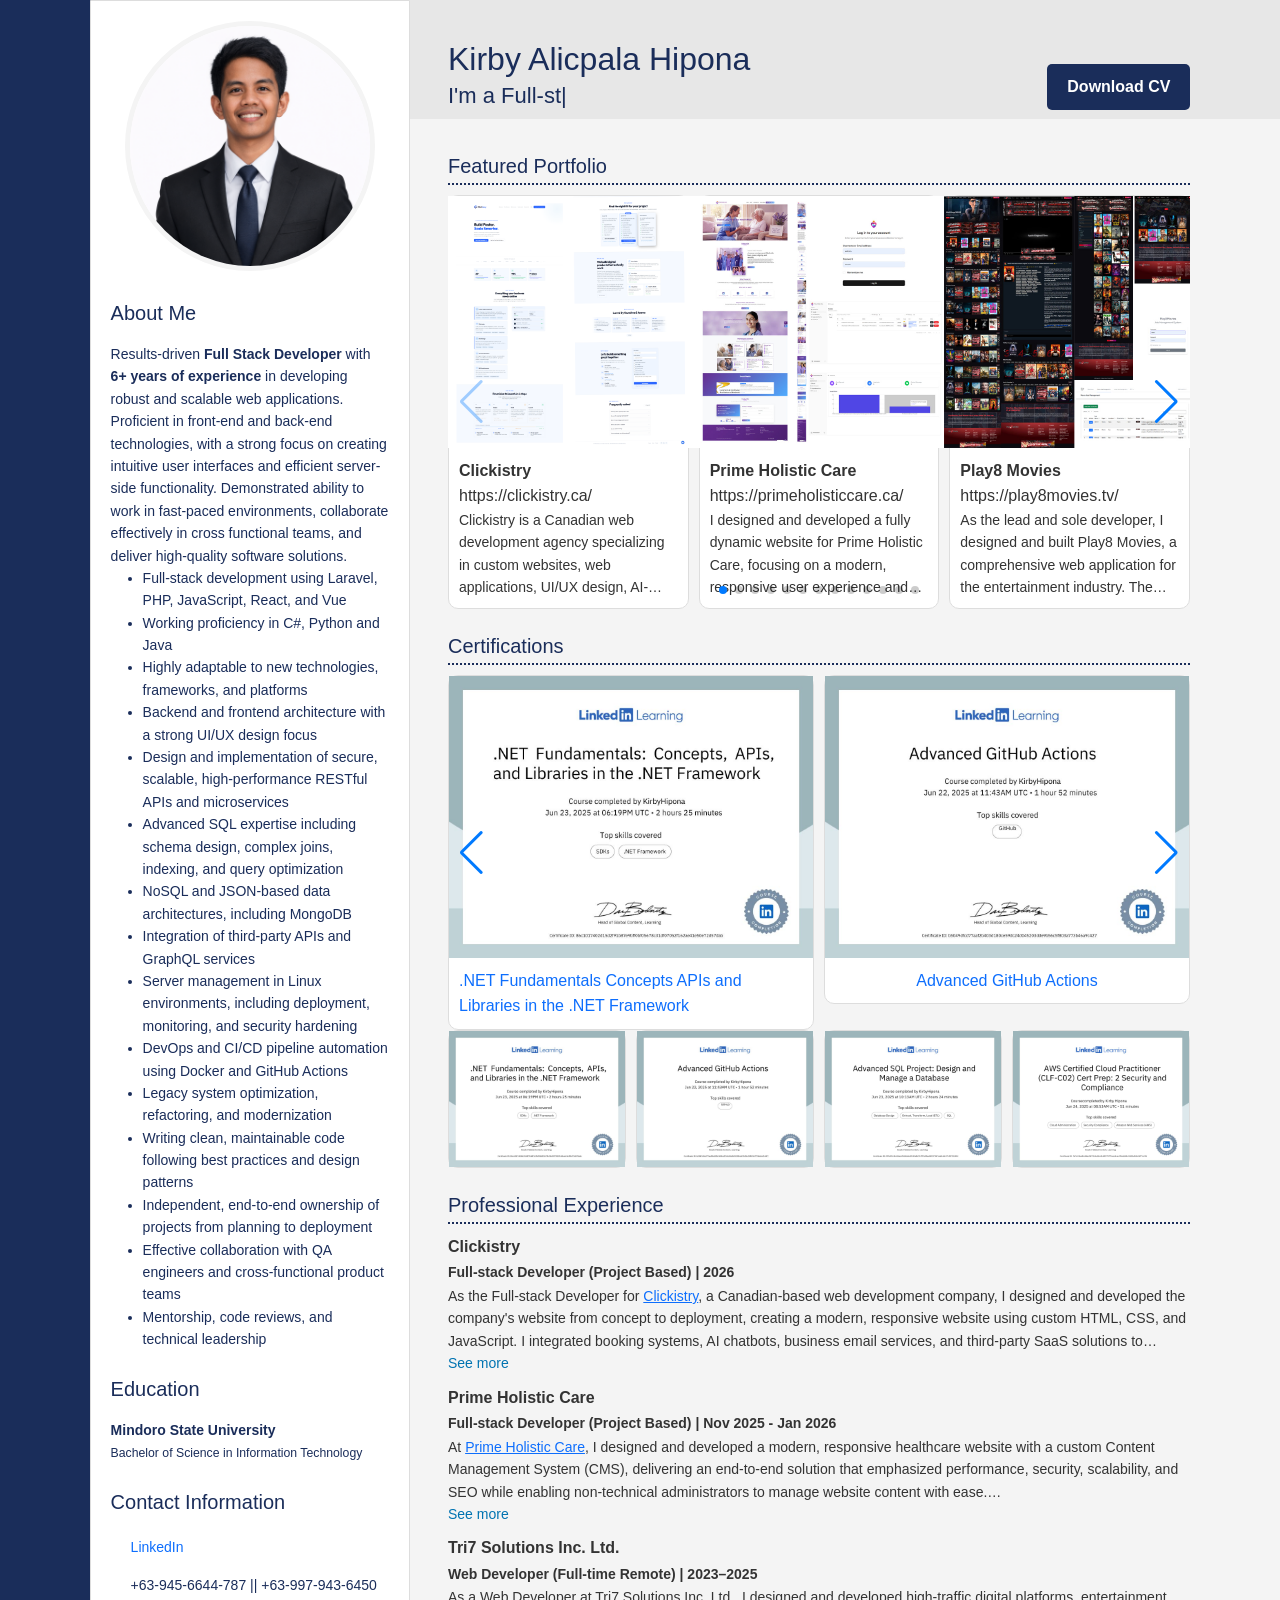
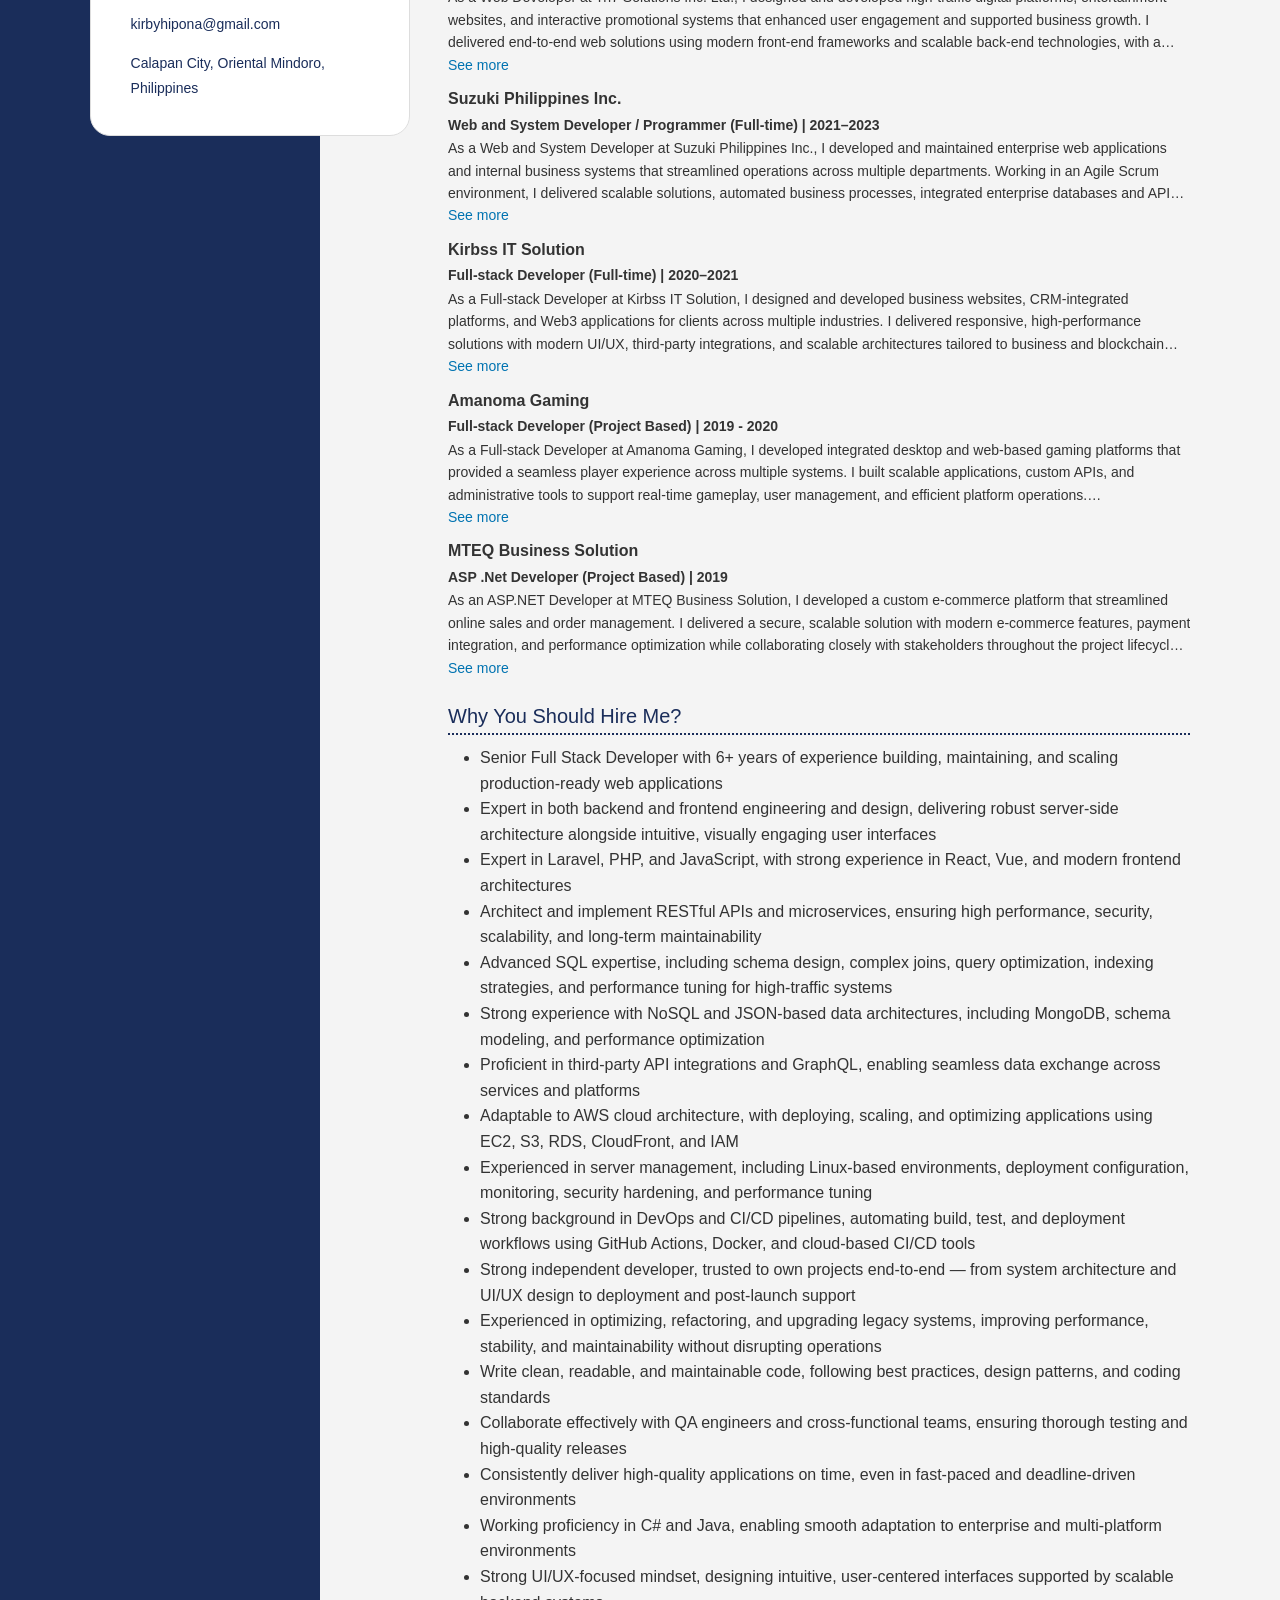
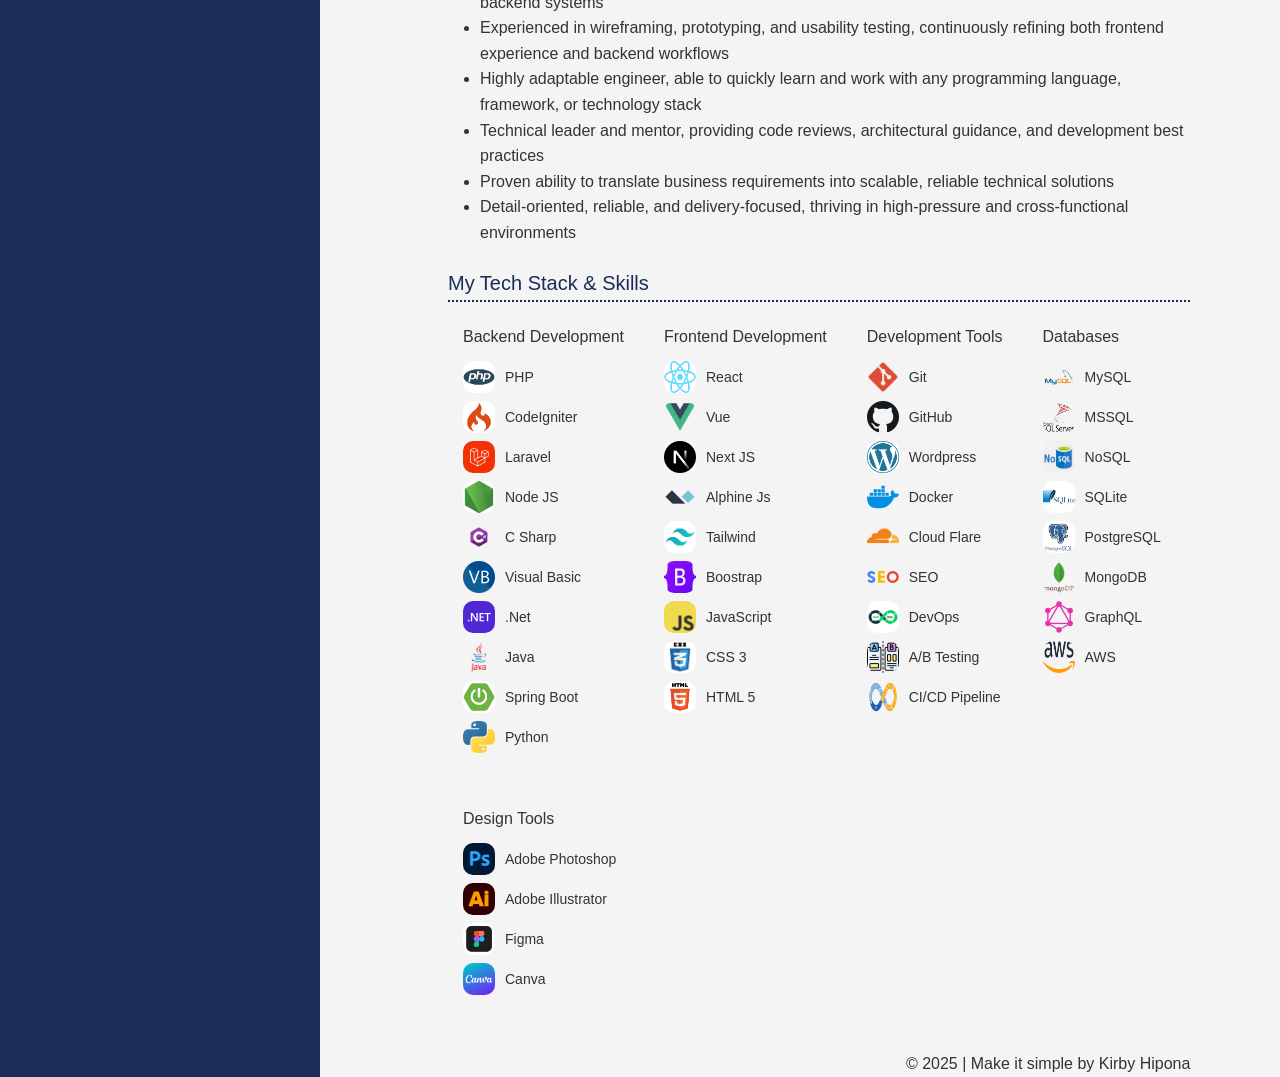
==== commit 804614f6: "Update the experience" ====
--- a/index.html
+++ b/index.html
@@ -922,7 +922,7 @@
                         </li>
                         <li>
                             <p><strong>Prime Holistic Care</strong></p>
-                            <small><strong>Full-stack Developer (Project Based) | Dec 2025 - Jan
+                            <small><strong>Full-stack Developer (Project Based) | Nov 2025 - Jan
                                     2026</strong></small><br />
                             <!-- <small><strong>Tech Stack : </strong> Laravel, PHP, Alphine.js, React.js,
                                 MySQL, REST APIs, Git, Github, HTML, CSS, Boostrap, Tailwind CSS, Javascript, AWS,
@@ -1118,7 +1118,7 @@
                         </li>
                         <li>
                             <p><strong>Amanoma Gaming</strong></p>
-                            <small><strong>Full-stack Developer (Full-time) | 2019 - 2020</strong></small><br />
+                            <small><strong>Full-stack Developer (Project Based) | 2019 - 2020</strong></small><br />
                             <!-- <small><strong>Tech Stack : </strong>Visual Basic, ASP .Net, PHP, Codeigniter, React.js,
                                 MySQL, REST APIs, HTML, CSS, Javascript</small> -->
                             <small>
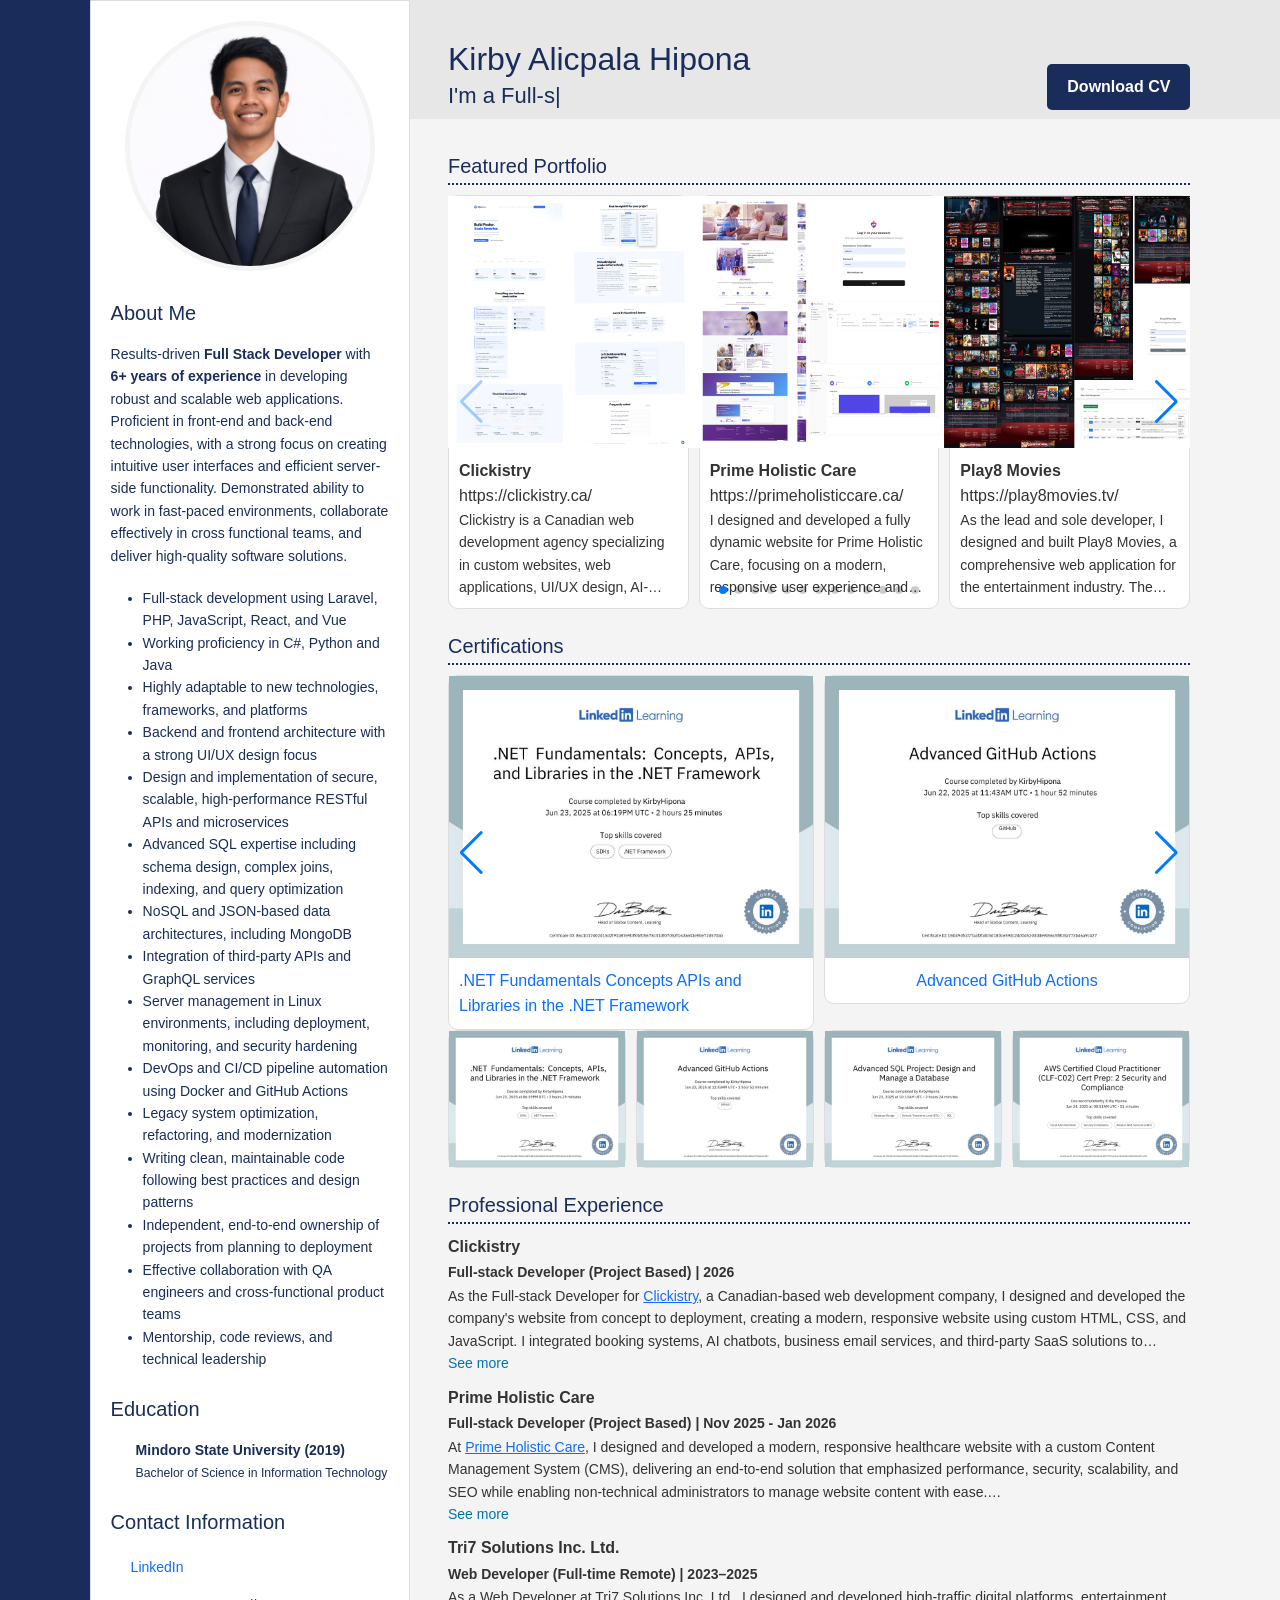
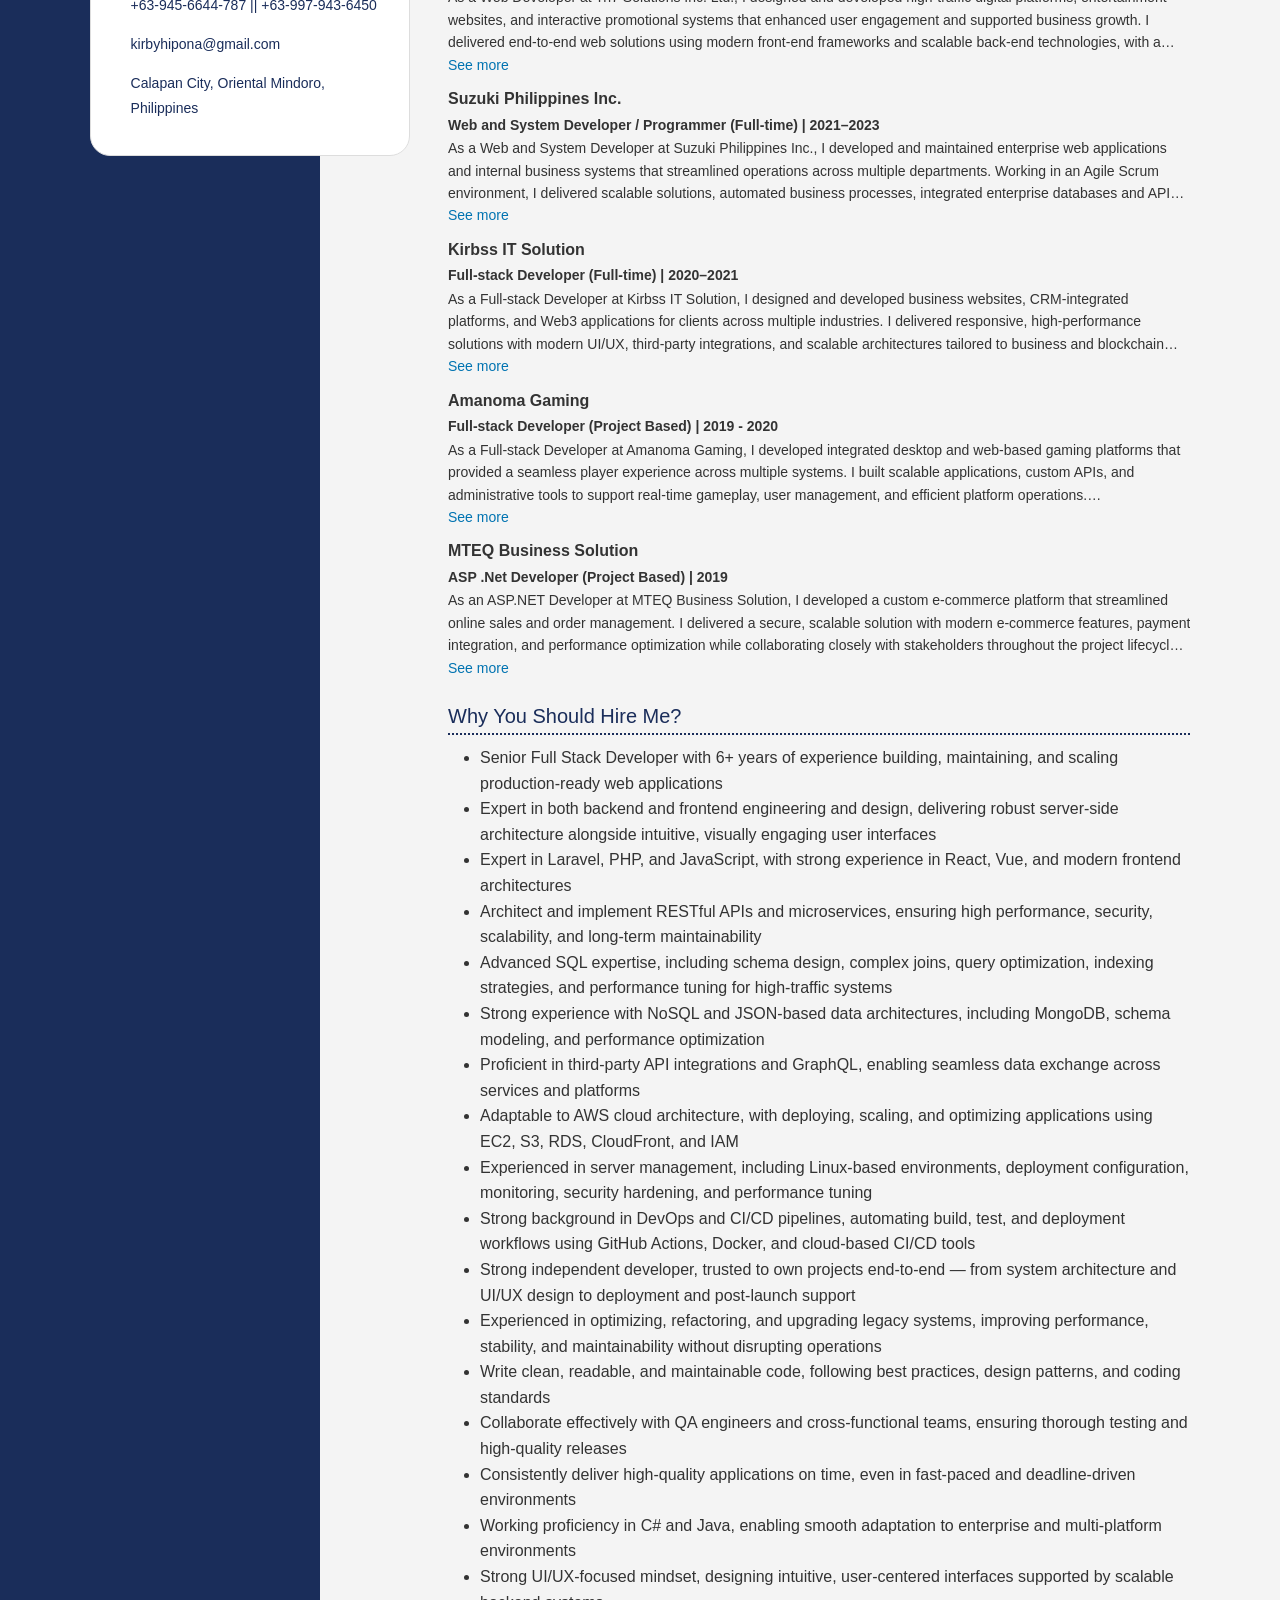
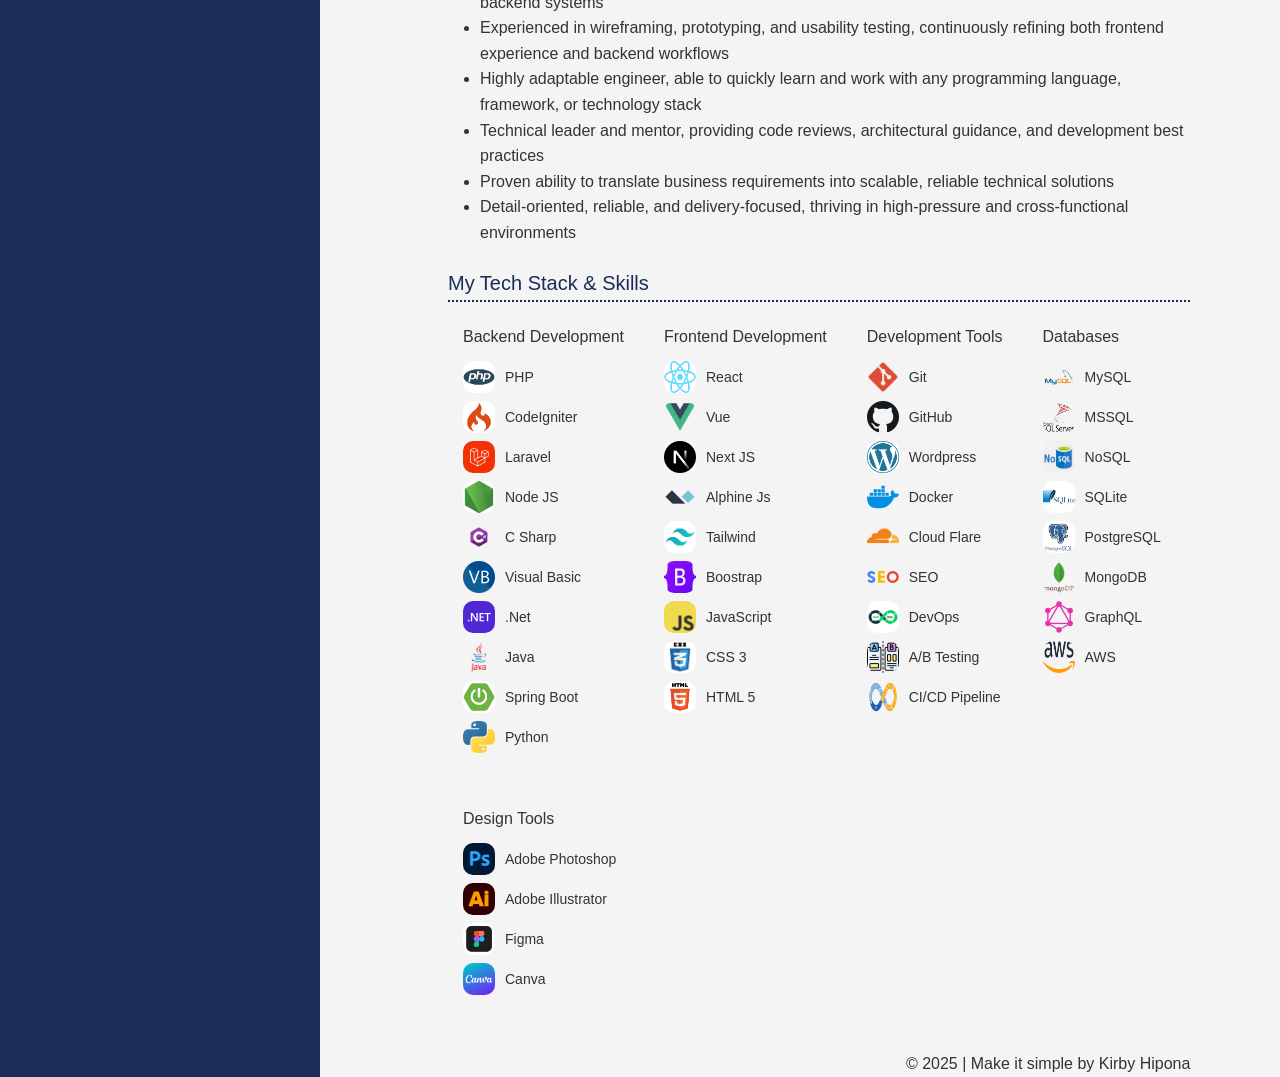
==== commit 2faebe0b: "Update for best" ====
--- a/index.html
+++ b/index.html
@@ -54,7 +54,7 @@
                     software solutions.
                 </p>
             </section>
-            <section class="hire-me">
+            <section class="hire-me" style="margin-top: 20px;">
                 <!-- <h2><i class="fas fa-user-check"></i> Core Skills & Expertise</h2> -->
                 <ul id="hire-me-list">
                     <li>Full-stack development using Laravel, PHP, JavaScript, React, and Vue</li>
@@ -81,9 +81,9 @@
             </section>
             <section class="education">
                 <h2><i class="fas fa-user-graduate"></i> Education</h2>
-                <ul id="education-list">
+                <ul id="education-list" style="margin-left: 25px;">
                     <li>
-                        <strong>Mindoro State University</strong><br />
+                        <strong>Mindoro State University (2019)</strong><br />
                         <small>Bachelor of Science in Information Technology</small>
                     </li>
                 </ul>
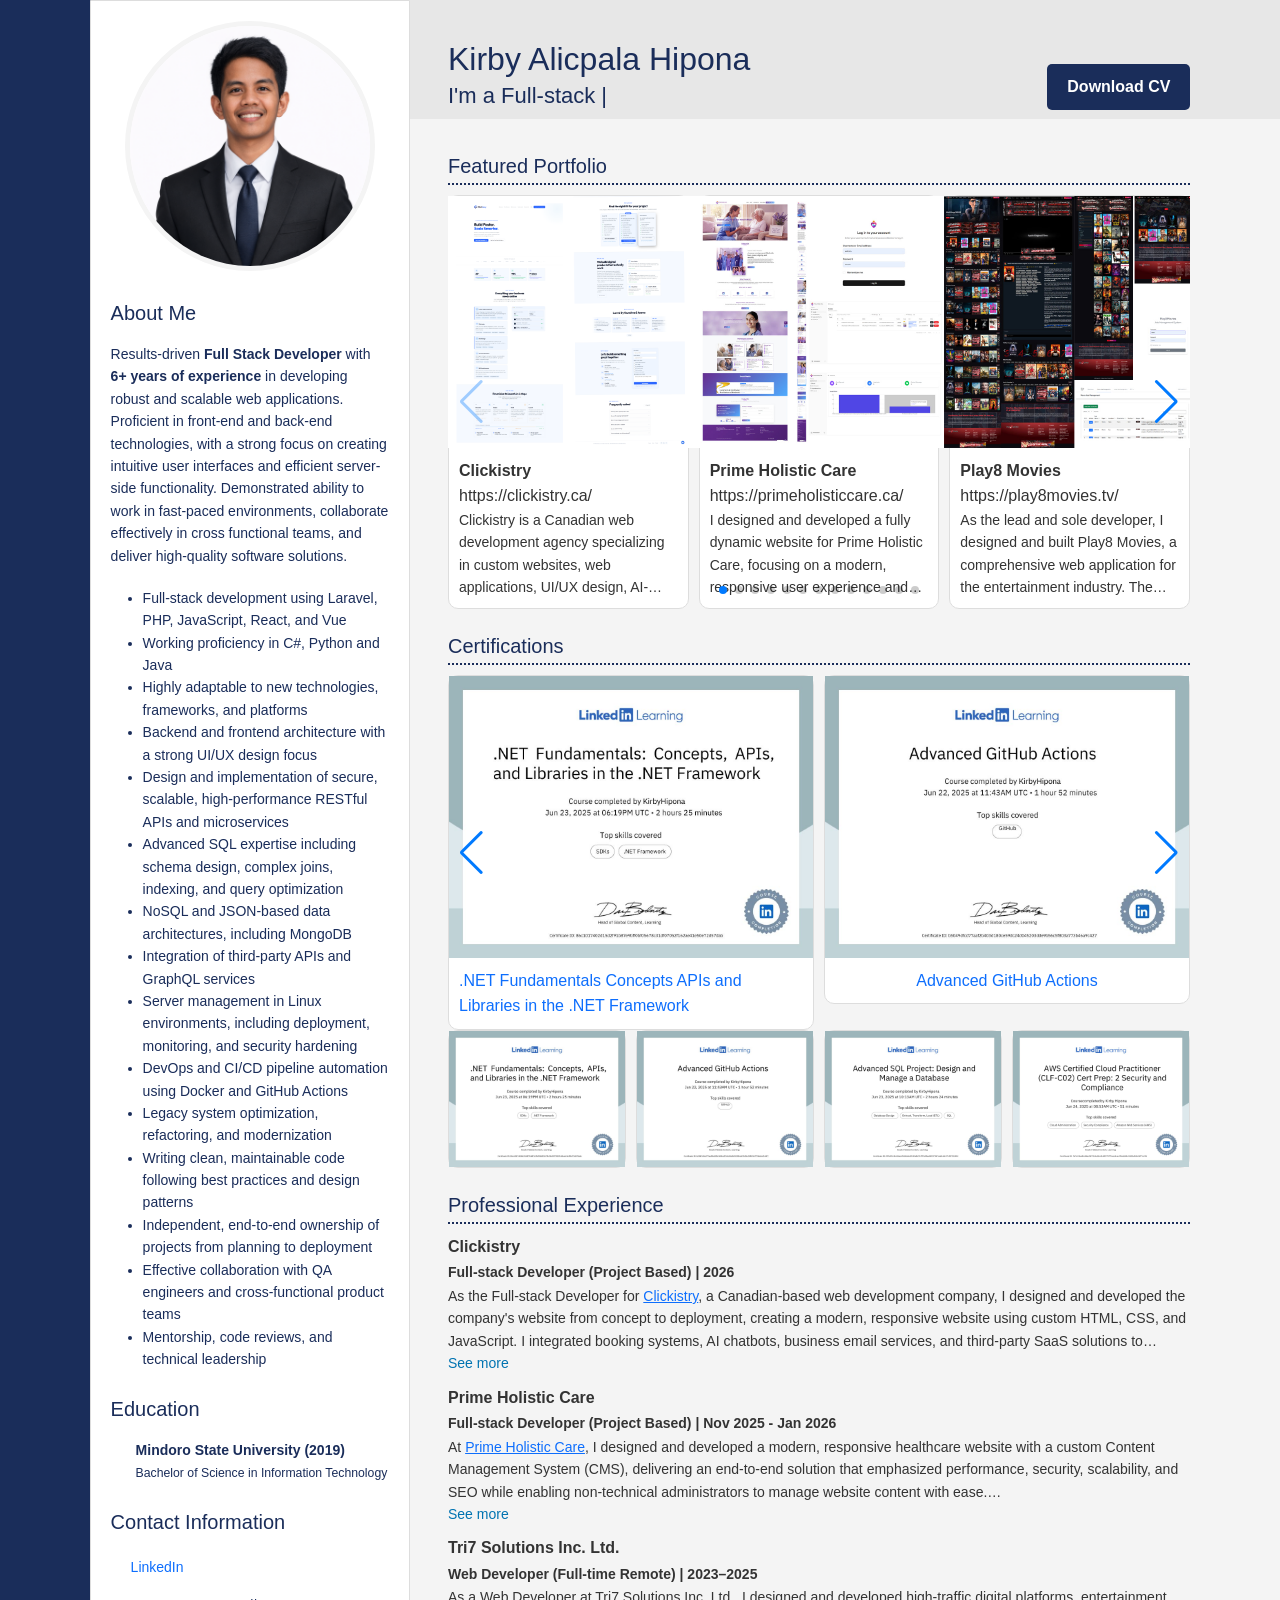
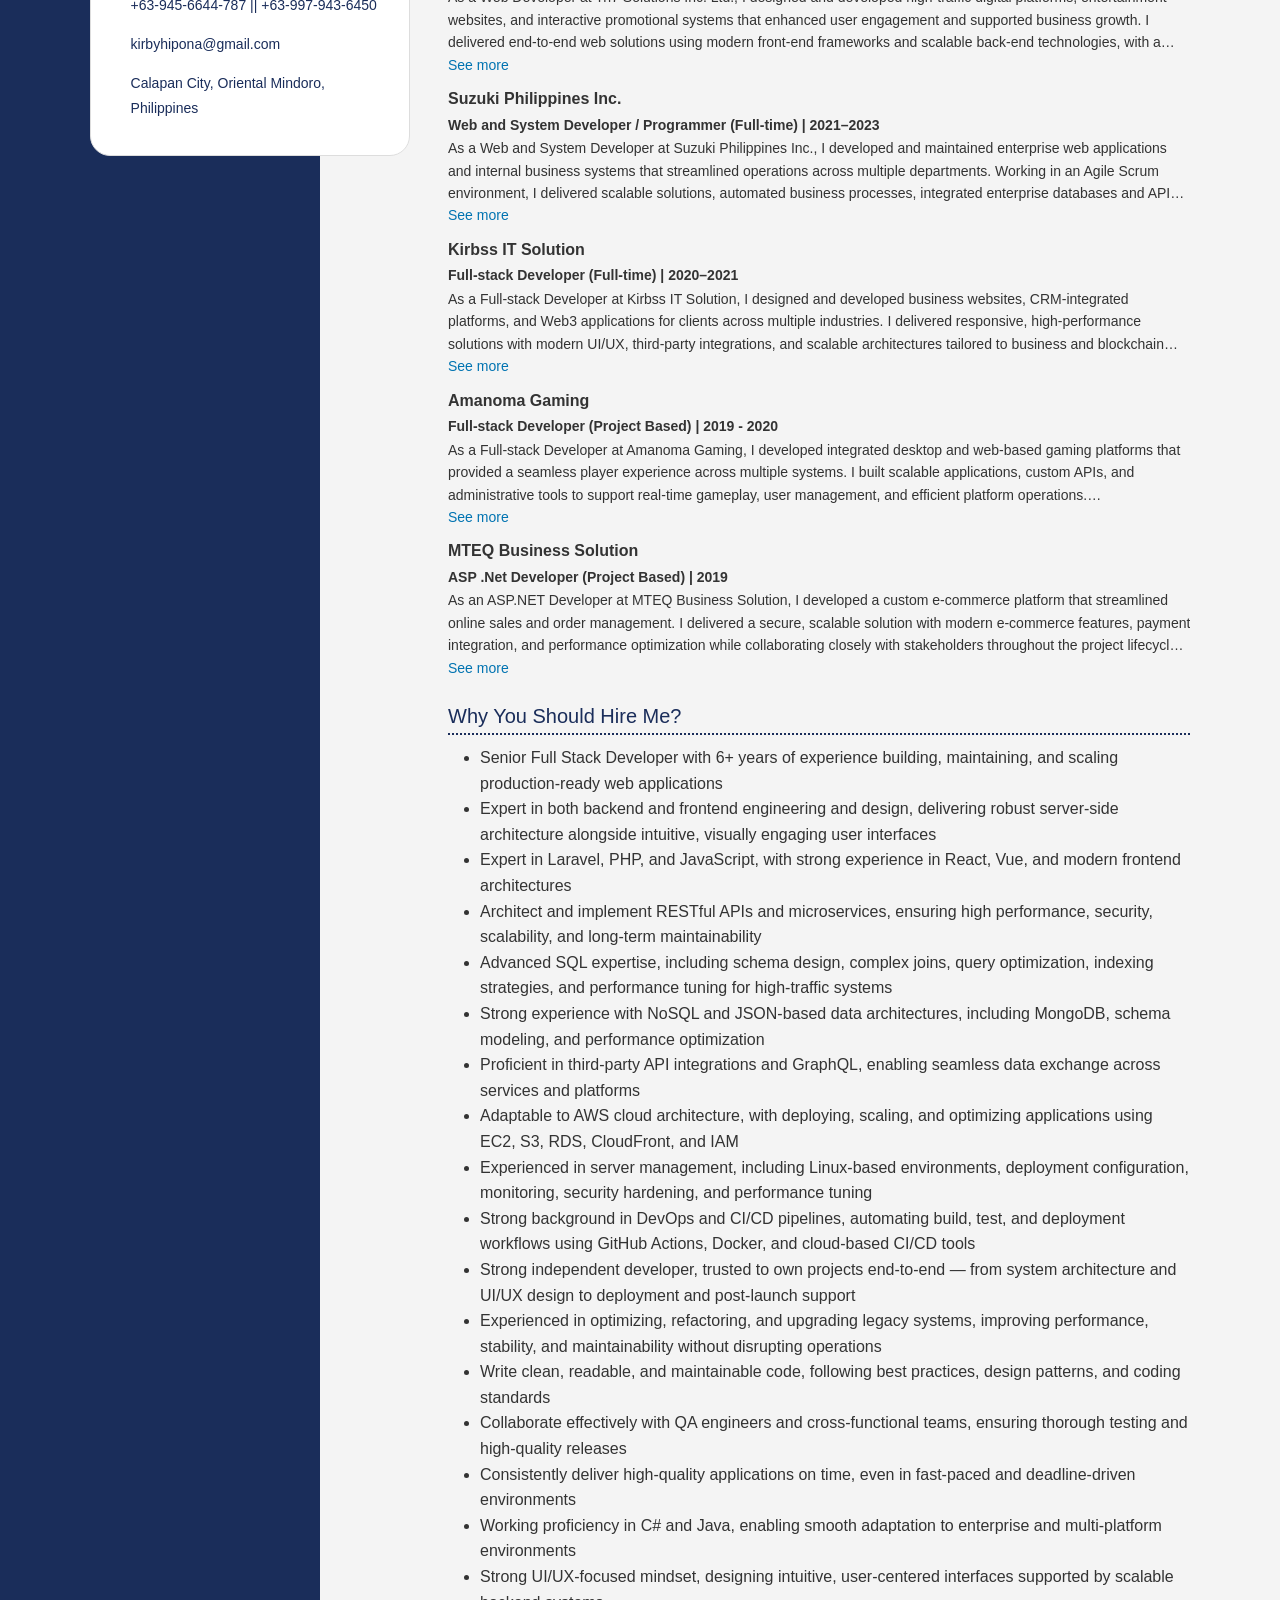
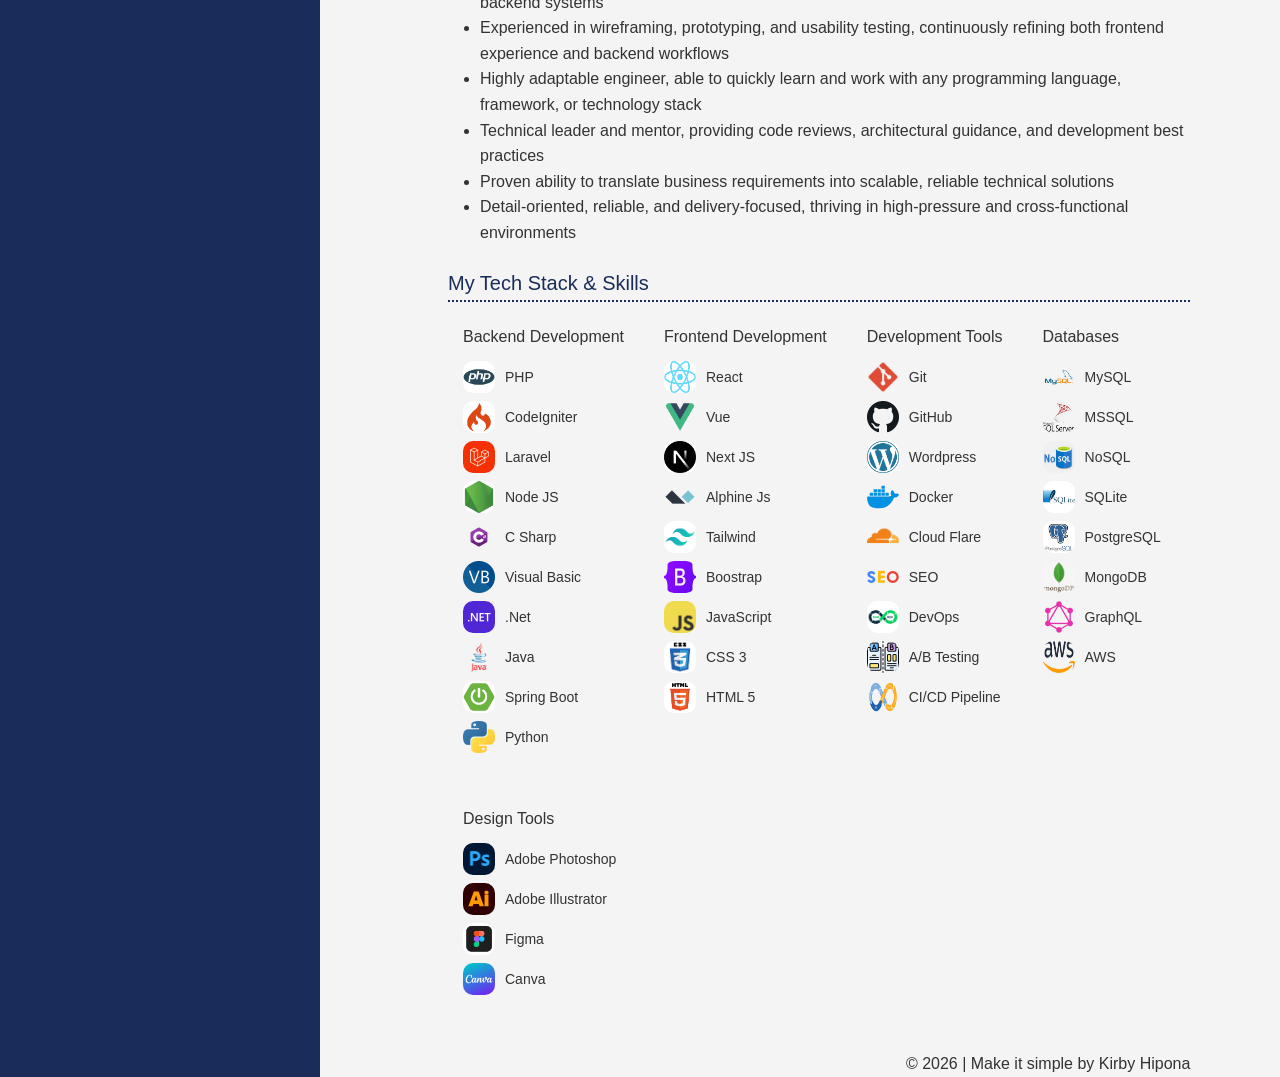
==== commit 4dbae436: "Update year in footer" ====
--- a/index.html
+++ b/index.html
@@ -1353,7 +1353,7 @@
                 </div>
             </section>
 
-            <footer>© 2025 | Make it simple by Kirby Hipona </footer>
+            <footer>© 2026 | Make it simple by Kirby Hipona </footer>
 
         </main>
     </div>
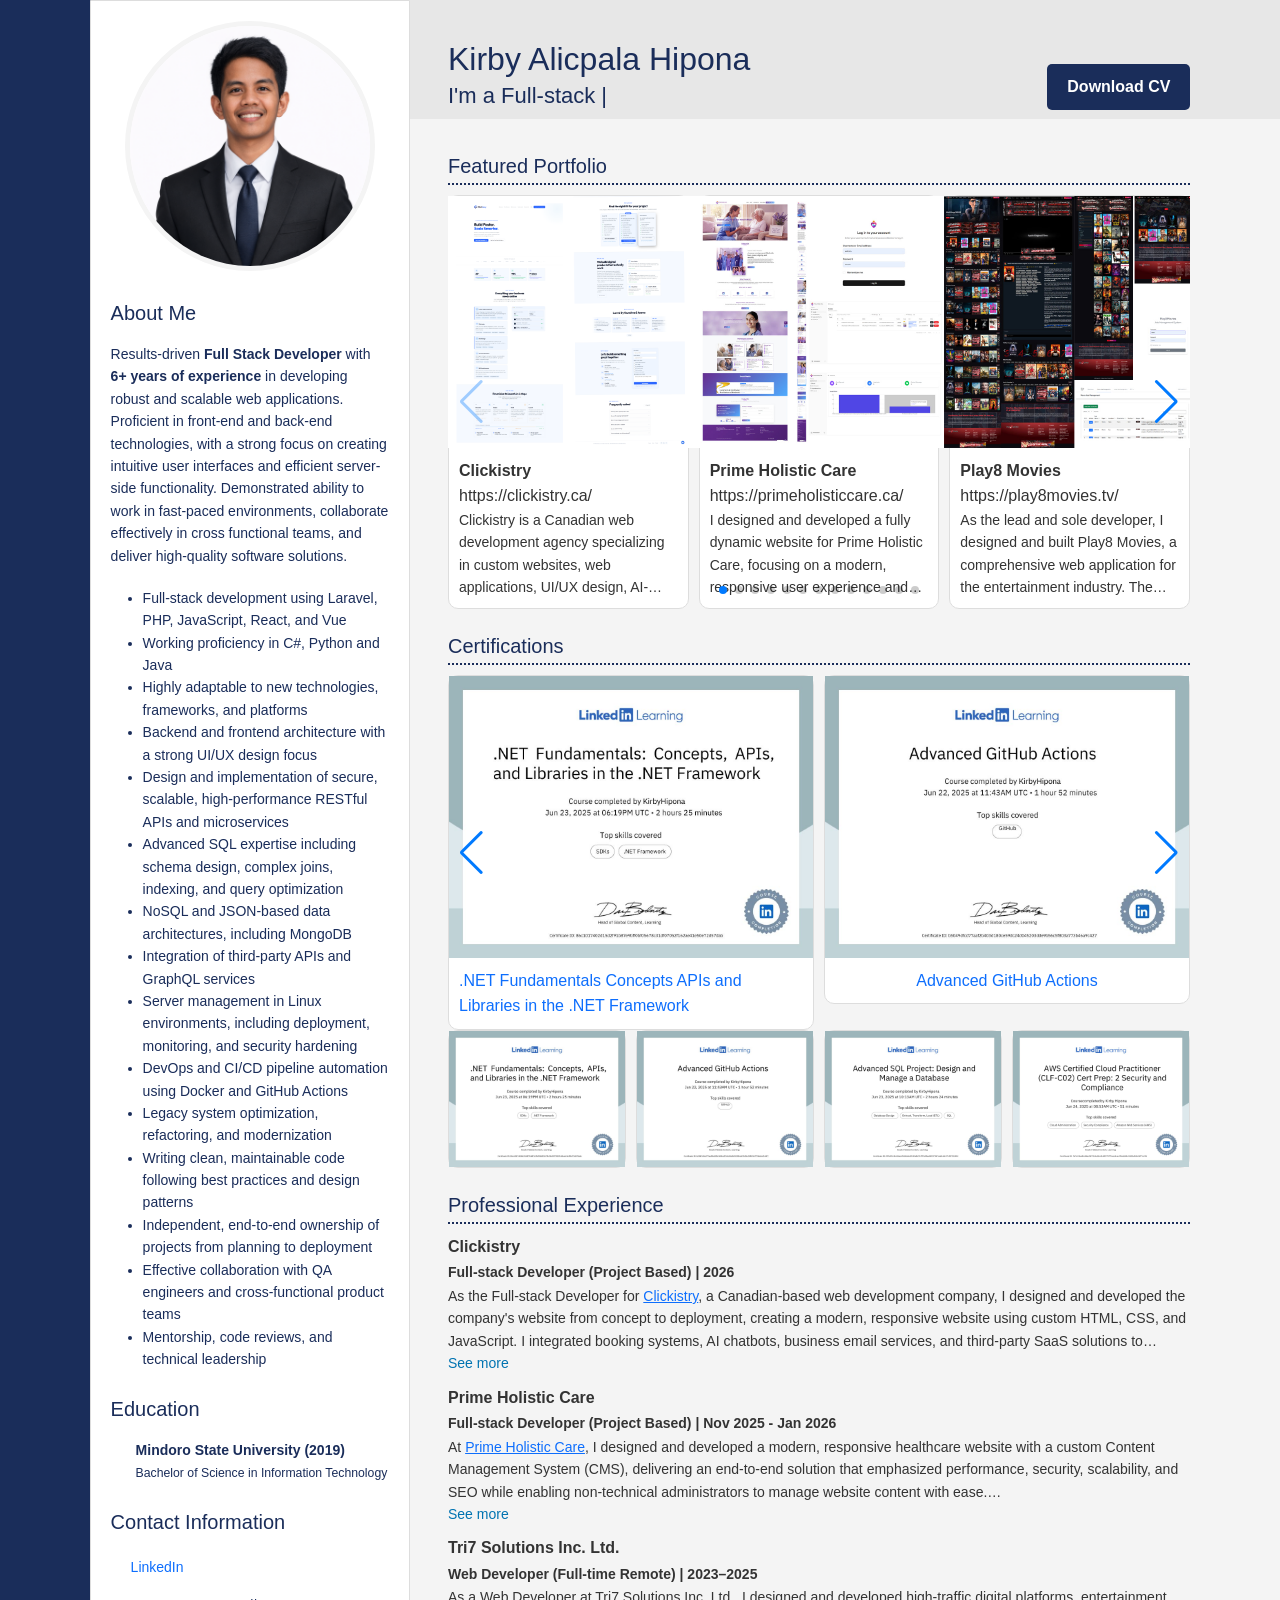
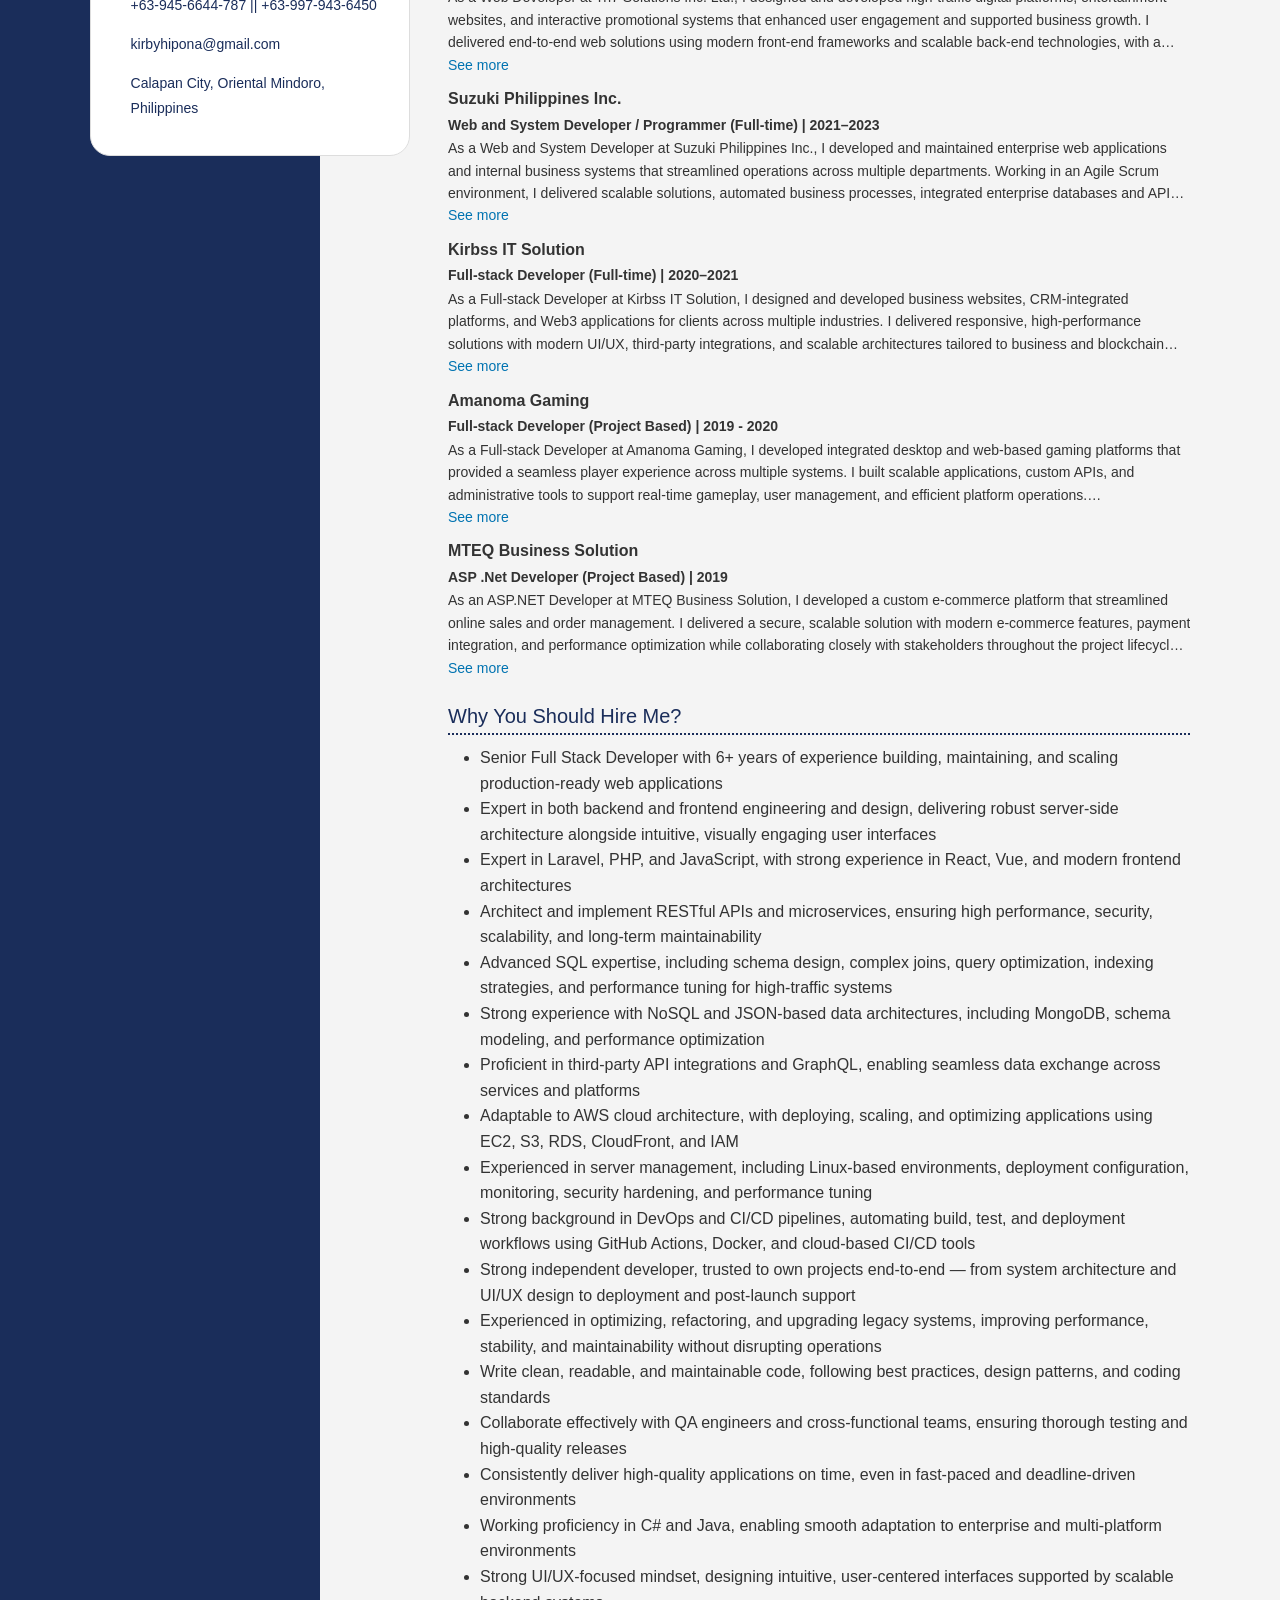
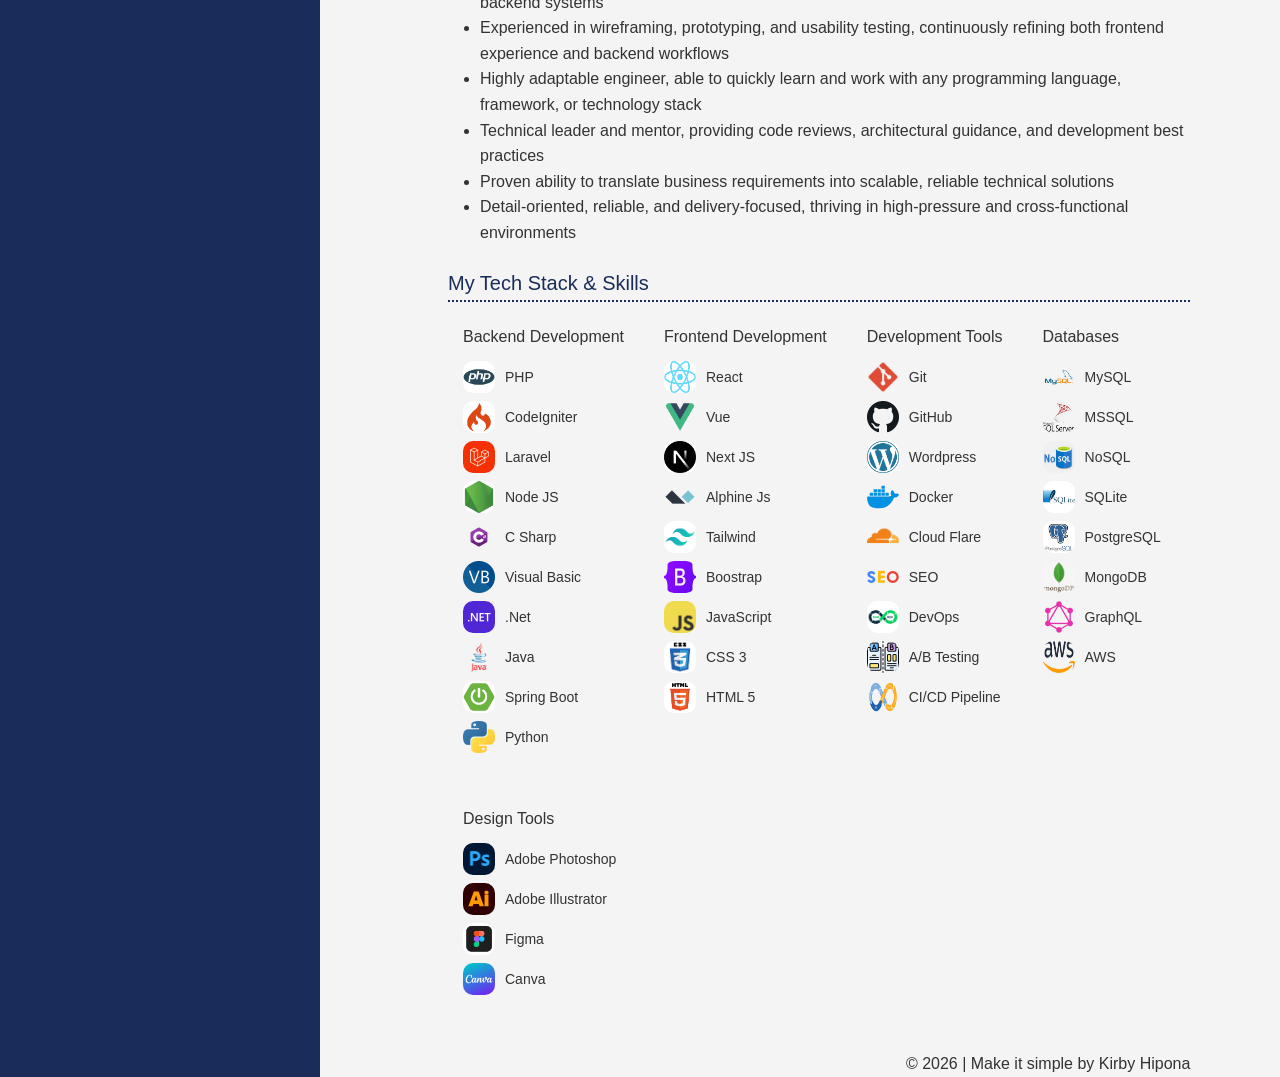
==== commit 88e6aad1: "Update floating button" ====
--- a/index.html
+++ b/index.html
@@ -524,7 +524,7 @@
                     </div>
                 </div>
             </section>
-                   <section class="section tech">
+            <section class="section tech">
                 <div class="main-wrapper">
                     <h2><i class="fas fa-certificate"></i> Certifications</h2>
                     <div class="swiper myCertSwiper">
@@ -870,7 +870,7 @@
 
                 </div>
             </section>
-              <section class="section work-exp">
+            <section class="section work-exp">
                 <div class="main-wrapper">
                     <h2><i class="fas fa-briefcase"></i> Professional Experience</h2>
                     <ul id="work-experience-list">
@@ -1182,15 +1182,22 @@
                                     <br>
                                     <br>
                                     <ul class=" project-bullet">
-                                       
-                                        <li>Developed a custom e-commerce website using ASP.NET, C#, and Microsoft SQL Server.</li>
-                                        <li>Built product catalog, shopping cart, checkout, and order management functionalities.</li>
-                                        <li>Integrated secure payment gateway services for online transaction processing.
+
+                                        <li>Developed a custom e-commerce website using ASP.NET, C#, and Microsoft SQL
+                                            Server.</li>
+                                        <li>Built product catalog, shopping cart, checkout, and order management
+                                            functionalities.</li>
+                                        <li>Integrated secure payment gateway services for online transaction
+                                            processing.
                                         </li>
-                                        <li>Developed administrative tools for managing products, inventory, customers, and orders.</li>
-                                        <li>Optimized application performance, database queries, and overall system scalability.</li>
-                                        <li>Implemented responsive UI, security best practices, and cross-browser compatibility.</li>
-                                        <li>Collaborated with clients to gather requirements, deliver features, and provide post-deployment support.</li>
+                                        <li>Developed administrative tools for managing products, inventory, customers,
+                                            and orders.</li>
+                                        <li>Optimized application performance, database queries, and overall system
+                                            scalability.</li>
+                                        <li>Implemented responsive UI, security best practices, and cross-browser
+                                            compatibility.</li>
+                                        <li>Collaborated with clients to gather requirements, deliver features, and
+                                            provide post-deployment support.</li>
                                     </ul>
                                     <br>
                                 </div>
@@ -1252,8 +1259,8 @@
                 </div>
 
             </section>
-     
-          
+
+
 
             <section class="section tech">
                 <div class="main-wrapper">
@@ -1387,7 +1394,8 @@
         </div>
     </div>
     <a href="assets/file/Kirby Hipona CV.pdf" download class="download-btn-mobile">
-        <i class="fas fa-download"></i> <small>Download CV</small>
+        <i class="fas fa-download"></i>
+        <span>Download CV</span>
     </a>
 
     <script src="https://cdn.jsdelivr.net/npm/swiper@11/swiper-bundle.min.js"></script>
--- a/assets/css/style.css
+++ b/assets/css/style.css
@@ -3,9 +3,11 @@
     padding: 0;
     box-sizing: border-box;
 }
-ul.project-bullet li{
+
+ul.project-bullet li {
     margin: 0;
 }
+
 body {
     font-family: 'Segoe UI', sans-serif;
     line-height: 1.6;
@@ -519,47 +521,103 @@
     display: none;
 }
 
-.download-btn {
-    text-decoration: none;
-}
-
 .download-btn-mobile {
     display: none;
-    position: fixed;
-    bottom: 20px;
-    right: 20px;
-    background-color: #142857;
-    color: white;
-    width: 70px;
-    height: 70px;
-    border-radius: 100%;
-    text-decoration: none;
-    box-shadow: 0 4px 10px rgba(0, 0, 0, 0.2);
-    border: 2px solid #fff;
-    z-index: 9999;
-    transition: background 0.3s ease, transform 0.3s ease;
-
-}
-
-.download-btn-mobile:hover {
-    background-color: #142857;
-    transform: scale(1.1);
-}
-
-.download-btn-mobile i {
-    font-size: 20px;
-}
-
-.download-btn-mobile small {
-    font-size: 8px;
 }
 
 @media (max-width: 768px) {
     .download-btn-mobile {
+        position: fixed;
+        bottom: 20px;
+        right: 20px;
+
         display: flex;
         align-items: center;
-        justify-content: center;
-        flex-direction: column;
+        gap: 10px;
+
+        padding: 14px 22px;
+
+        border-radius: 50px;
+        background: linear-gradient(135deg, #2563eb, #142857);
+        color: #fff;
+        text-decoration: none;
+
+        font-weight: 600;
+
+        box-shadow: 0 10px 25px rgba(0, 0, 0, .25);
+
+        animation: floatIn .8s ease, pulse 2.5s infinite;
+        z-index: 9999;
+    }
+
+    .download-btn-mobile:hover {
+        transform: translateY(-6px) scale(1.08);
+        box-shadow:
+            0 15px 40px rgba(20, 40, 87, .55),
+            0 0 25px rgba(37, 99, 235, .45);
+        filter: brightness(1.08);
+    }
+
+    .download-btn-mobile:active {
+        transform: scale(.95);
+    }
+
+    .download-btn-mobile i {
+        font-size: 24px;
+        animation: bounce 2s infinite;
+    }
+
+    .download-btn-mobile span {
+        font-size: 11px;
+        font-weight: 600;
+        letter-spacing: .5px;
+    }
+
+    /* Floating appearance */
+    @keyframes floatIn {
+        from {
+            opacity: 0;
+            transform: translateY(80px) scale(.6);
+        }
+
+        to {
+            opacity: 1;
+            transform: translateY(0) scale(1);
+        }
+    }
+
+    /* Soft pulse */
+    @keyframes pulse {
+        0% {
+            box-shadow:
+                0 10px 30px rgba(20, 40, 87, .45),
+                0 0 0 0 rgba(37, 99, 235, .45);
+        }
+
+        70% {
+            box-shadow:
+                0 10px 30px rgba(20, 40, 87, .45),
+                0 0 0 15px rgba(37, 99, 235, 0);
+        }
+
+        100% {
+            box-shadow:
+                0 10px 30px rgba(20, 40, 87, .45),
+                0 0 0 0 rgba(37, 99, 235, 0);
+        }
+    }
+
+    /* Download icon bounce */
+    @keyframes bounce {
+
+        0%,
+        100% {
+            transform: translateY(0);
+        }
+
+        50% {
+            transform: translateY(4px);
+        }
     }
 
     .container {
--- a/assets/css/style.css
+++ b/assets/css/style.css
@@ -3,9 +3,11 @@
     padding: 0;
     box-sizing: border-box;
 }
-ul.project-bullet li{
+
+ul.project-bullet li {
     margin: 0;
 }
+
 body {
     font-family: 'Segoe UI', sans-serif;
     line-height: 1.6;
@@ -519,47 +521,103 @@
     display: none;
 }
 
-.download-btn {
-    text-decoration: none;
-}
-
 .download-btn-mobile {
     display: none;
-    position: fixed;
-    bottom: 20px;
-    right: 20px;
-    background-color: #142857;
-    color: white;
-    width: 70px;
-    height: 70px;
-    border-radius: 100%;
-    text-decoration: none;
-    box-shadow: 0 4px 10px rgba(0, 0, 0, 0.2);
-    border: 2px solid #fff;
-    z-index: 9999;
-    transition: background 0.3s ease, transform 0.3s ease;
-
-}
-
-.download-btn-mobile:hover {
-    background-color: #142857;
-    transform: scale(1.1);
-}
-
-.download-btn-mobile i {
-    font-size: 20px;
-}
-
-.download-btn-mobile small {
-    font-size: 8px;
 }
 
 @media (max-width: 768px) {
     .download-btn-mobile {
+        position: fixed;
+        bottom: 20px;
+        right: 20px;
+
         display: flex;
         align-items: center;
-        justify-content: center;
-        flex-direction: column;
+        gap: 10px;
+
+        padding: 14px 22px;
+
+        border-radius: 50px;
+        background: linear-gradient(135deg, #2563eb, #142857);
+        color: #fff;
+        text-decoration: none;
+
+        font-weight: 600;
+
+        box-shadow: 0 10px 25px rgba(0, 0, 0, .25);
+
+        animation: floatIn .8s ease, pulse 2.5s infinite;
+        z-index: 9999;
+    }
+
+    .download-btn-mobile:hover {
+        transform: translateY(-6px) scale(1.08);
+        box-shadow:
+            0 15px 40px rgba(20, 40, 87, .55),
+            0 0 25px rgba(37, 99, 235, .45);
+        filter: brightness(1.08);
+    }
+
+    .download-btn-mobile:active {
+        transform: scale(.95);
+    }
+
+    .download-btn-mobile i {
+        font-size: 24px;
+        animation: bounce 2s infinite;
+    }
+
+    .download-btn-mobile span {
+        font-size: 11px;
+        font-weight: 600;
+        letter-spacing: .5px;
+    }
+
+    /* Floating appearance */
+    @keyframes floatIn {
+        from {
+            opacity: 0;
+            transform: translateY(80px) scale(.6);
+        }
+
+        to {
+            opacity: 1;
+            transform: translateY(0) scale(1);
+        }
+    }
+
+    /* Soft pulse */
+    @keyframes pulse {
+        0% {
+            box-shadow:
+                0 10px 30px rgba(20, 40, 87, .45),
+                0 0 0 0 rgba(37, 99, 235, .45);
+        }
+
+        70% {
+            box-shadow:
+                0 10px 30px rgba(20, 40, 87, .45),
+                0 0 0 15px rgba(37, 99, 235, 0);
+        }
+
+        100% {
+            box-shadow:
+                0 10px 30px rgba(20, 40, 87, .45),
+                0 0 0 0 rgba(37, 99, 235, 0);
+        }
+    }
+
+    /* Download icon bounce */
+    @keyframes bounce {
+
+        0%,
+        100% {
+            transform: translateY(0);
+        }
+
+        50% {
+            transform: translateY(4px);
+        }
     }
 
     .container {
